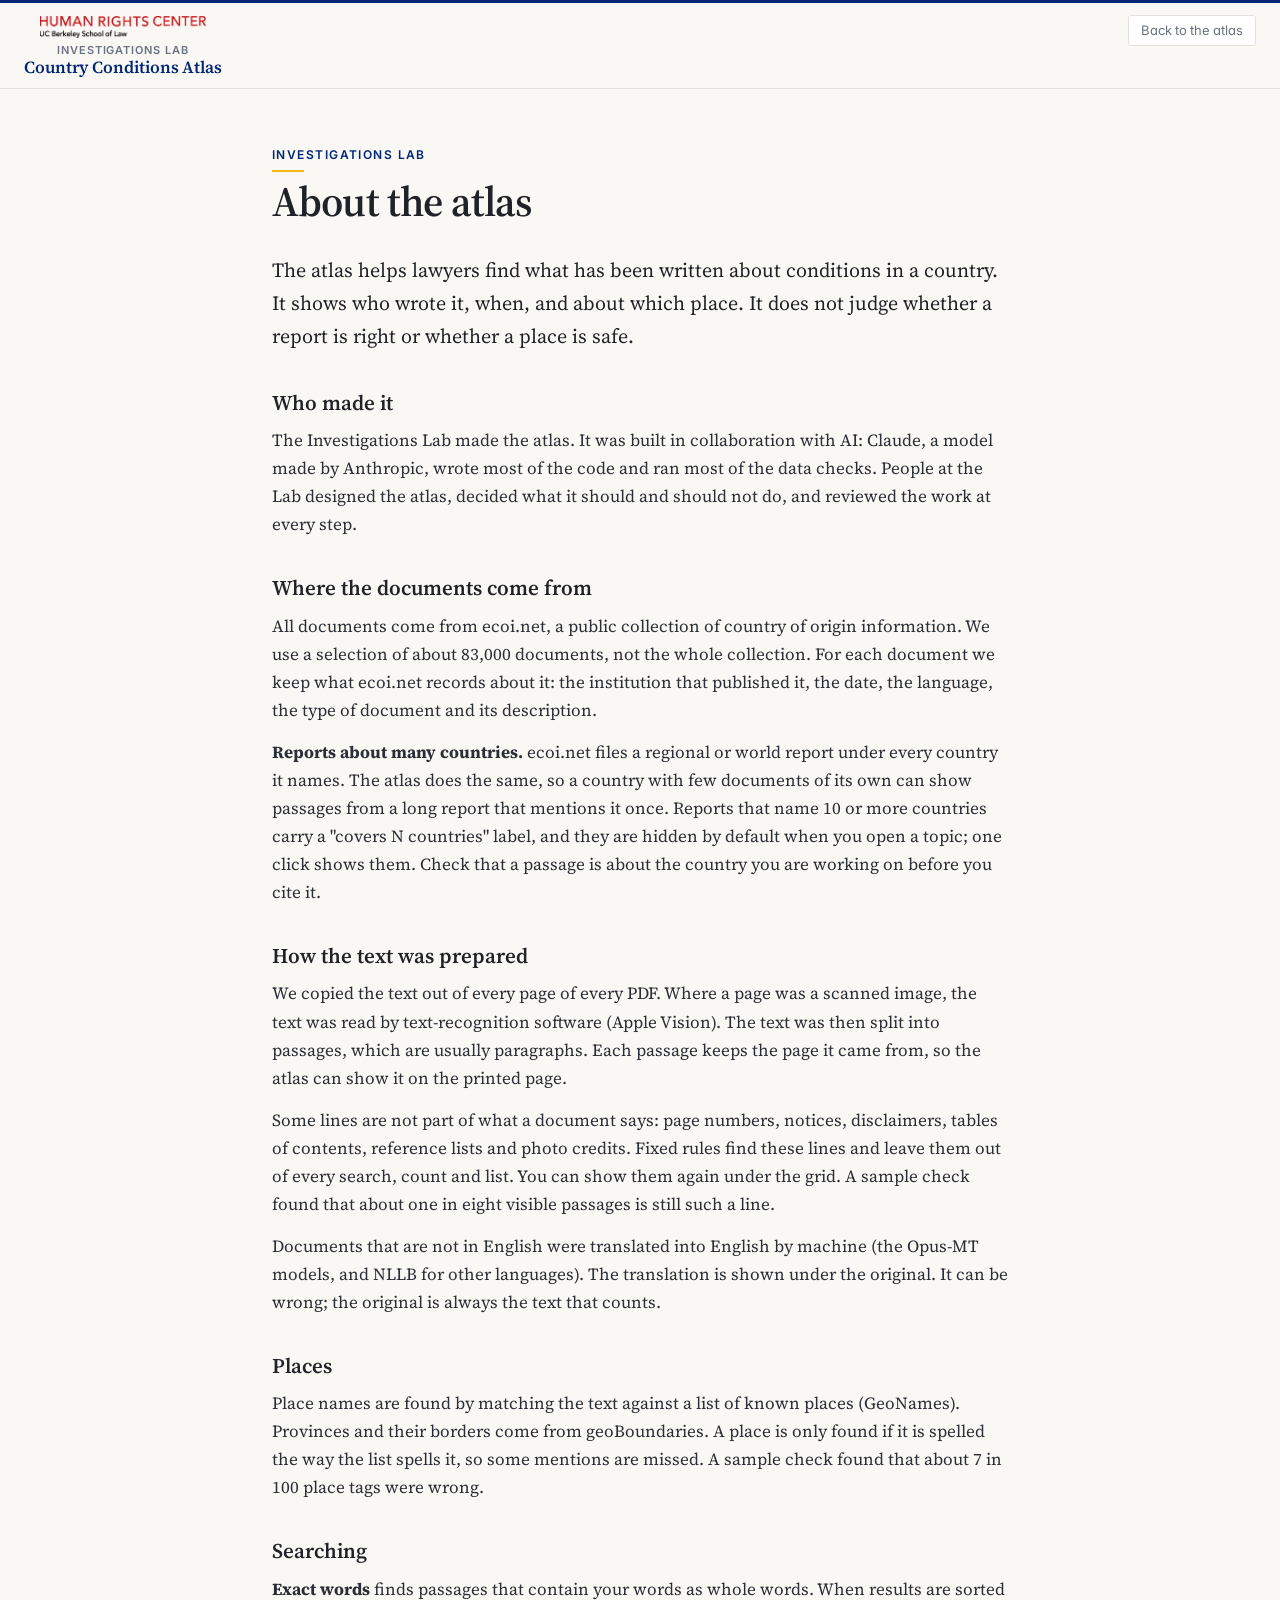
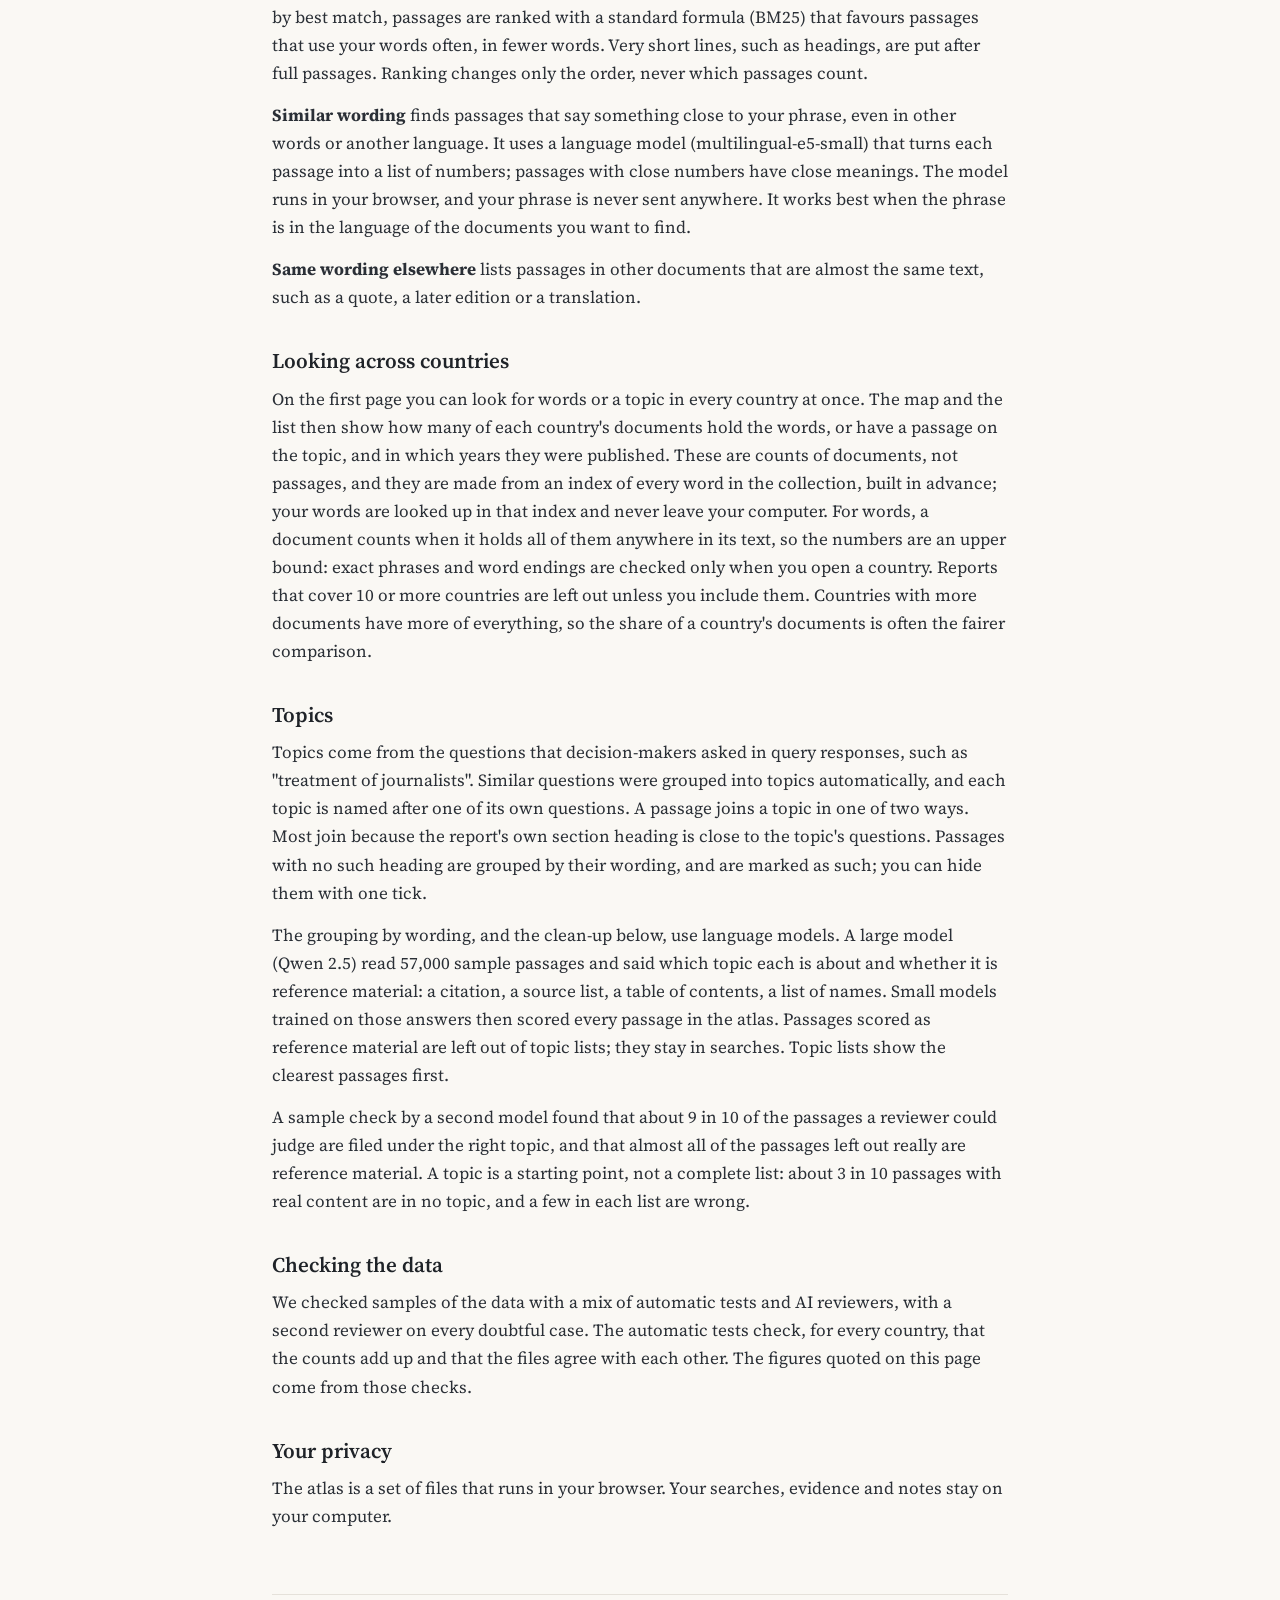
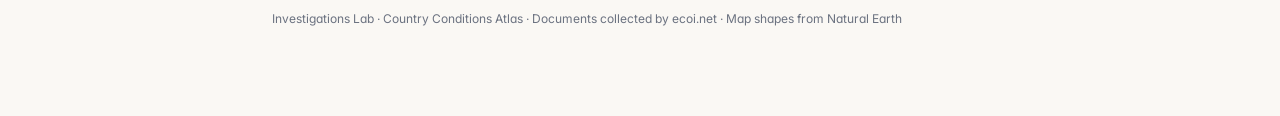
==== about.html @ 25370ff6 "Look across countries: words or a topic on the welcome map, ranked countries with share and year str" ====
<!doctype html>
<html lang="en">
<head>
<meta charset="utf-8">
<meta name="viewport" content="width=device-width, initial-scale=1">
<title>About the Atlas</title>
<link rel="preconnect" href="https://fonts.googleapis.com">
<link rel="preconnect" href="https://fonts.gstatic.com" crossorigin>
<link rel="stylesheet" href="https://fonts.googleapis.com/css2?family=Inter:wght@400;500;600&family=Source+Serif+4:ital,opsz,wght@0,8..60,400;0,8..60,600;1,8..60,400&display=swap">
<link rel="stylesheet" href="style.css">
</head>
<body>
<header class="top">
  <a class="brand" href="./" title="Back to the atlas"><img class="hrc" src="hrc-logo.png" alt="Human Rights Center, UC Berkeley School of Law" width="689" height="91"><span class="lab">Investigations Lab</span><span class="nm">Country Conditions Atlas</span></a>
  <div class="caseline"></div>
  <div class="top-actions"><a class="quiet-btn" href="./">Back to the atlas</a></div>
</header>
<main>
<article class="welcome about">
  <header class="hero">
    <p class="eyebrow">Investigations Lab</p>
    <h1>About the atlas</h1>
  </header>

  <div class="prose">
    <p class="lead">The atlas helps lawyers find what has been written about conditions in a country. It shows who wrote it, when, and about which place. It does not judge whether a report is right or whether a place is safe.</p>

    <h2>Who made it</h2>
    <p>The Investigations Lab made the atlas. It was built in collaboration with AI: Claude, a model made by Anthropic, wrote most of the code and ran most of the data checks. People at the Lab designed the atlas, decided what it should and should not do, and reviewed the work at every step.</p>

    <h2>Where the documents come from</h2>
    <p>All documents come from ecoi.net, a public collection of country of origin information. We use a selection of about 83,000 documents, not the whole collection. For each document we keep what ecoi.net records about it: the institution that published it, the date, the language, the type of document and its description.</p>
    <p><b>Reports about many countries.</b> ecoi.net files a regional or world report under every country it names. The atlas does the same, so a country with few documents of its own can show passages from a long report that mentions it once. Reports that name 10 or more countries carry a "covers N countries" label, and they are hidden by default when you open a topic; one click shows them. Check that a passage is about the country you are working on before you cite it.</p>

    <h2>How the text was prepared</h2>
    <p>We copied the text out of every page of every PDF. Where a page was a scanned image, the text was read by text-recognition software (Apple Vision). The text was then split into passages, which are usually paragraphs. Each passage keeps the page it came from, so the atlas can show it on the printed page.</p>
    <p>Some lines are not part of what a document says: page numbers, notices, disclaimers, tables of contents, reference lists and photo credits. Fixed rules find these lines and leave them out of every search, count and list. You can show them again under the grid. A sample check found that about one in eight visible passages is still such a line.</p>
    <p>Documents that are not in English were translated into English by machine (the Opus-MT models, and NLLB for other languages). The translation is shown under the original. It can be wrong; the original is always the text that counts.</p>

    <h2>Places</h2>
    <p>Place names are found by matching the text against a list of known places (GeoNames). Provinces and their borders come from geoBoundaries. A place is only found if it is spelled the way the list spells it, so some mentions are missed. A sample check found that about 7 in 100 place tags were wrong.</p>

    <h2>Searching</h2>
    <p><b>Exact words</b> finds passages that contain your words as whole words. When results are sorted by best match, passages are ranked with a standard formula (BM25) that favours passages that use your words often, in fewer words. Very short lines, such as headings, are put after full passages. Ranking changes only the order, never which passages count.</p>
    <p><b>Similar wording</b> finds passages that say something close to your phrase, even in other words or another language. It uses a language model (multilingual-e5-small) that turns each passage into a list of numbers; passages with close numbers have close meanings. The model runs in your browser, and your phrase is never sent anywhere. It works best when the phrase is in the language of the documents you want to find.</p>
    <p><b>Same wording elsewhere</b> lists passages in other documents that are almost the same text, such as a quote, a later edition or a translation.</p>

    <h2>Looking across countries</h2>
    <p>On the first page you can look for words or a topic in every country at once. The map and the list then show how many of each country's documents hold the words, or have a passage on the topic, and in which years they were published. These are counts of documents, not passages, and they are made from an index of every word in the collection, built in advance; your words are looked up in that index and never leave your computer. For words, a document counts when it holds all of them anywhere in its text, so the numbers are an upper bound: exact phrases and word endings are checked only when you open a country. Reports that cover 10 or more countries are left out unless you include them. Countries with more documents have more of everything, so the share of a country's documents is often the fairer comparison.</p>

    <h2>Topics</h2>
    <p>Topics come from the questions that decision-makers asked in query responses, such as "treatment of journalists". Similar questions were grouped into topics automatically, and each topic is named after one of its own questions. A passage joins a topic in one of two ways. Most join because the report's own section heading is close to the topic's questions. Passages with no such heading are grouped by their wording, and are marked as such; you can hide them with one tick.</p>
    <p>The grouping by wording, and the clean-up below, use language models. A large model (Qwen 2.5) read 57,000 sample passages and said which topic each is about and whether it is reference material: a citation, a source list, a table of contents, a list of names. Small models trained on those answers then scored every passage in the atlas. Passages scored as reference material are left out of topic lists; they stay in searches. Topic lists show the clearest passages first.</p>
    <p>A sample check by a second model found that about 9 in 10 of the passages a reviewer could judge are filed under the right topic, and that almost all of the passages left out really are reference material. A topic is a starting point, not a complete list: about 3 in 10 passages with real content are in no topic, and a few in each list are wrong.</p>

    <h2>Checking the data</h2>
    <p>We checked samples of the data with a mix of automatic tests and AI reviewers, with a second reviewer on every doubtful case. The automatic tests check, for every country, that the counts add up and that the files agree with each other. The figures quoted on this page come from those checks.</p>

    <h2>Your privacy</h2>
    <p>The atlas is a set of files that runs in your browser. Your searches, evidence and notes stay on your computer.</p>
  </div>
  <footer class="wfoot">Investigations Lab · Country Conditions Atlas · Documents collected by ecoi.net · Map shapes from Natural Earth</footer>
</article>
</main>
</body>
</html>
---- style.css ----
/* Country Conditions Atlas — a quiet reading room, colour for meaning only (DESIGN §6).
   Voices: source (serif, ink, white cards) · atlas (small grey sans; dotted rule when machine-made) · you (the accent).
   Type colours belong only to documents. */
:root {
  --paper: #FAF8F4; --card: #FFFFFF; --ink: #1F2328; --grey: #6B7280; --line: #E5E1DA;
  /* Type colours, adjusted within their hue families after a colour-blindness simulation (NOTES.md). */
  --t-response: #2E8B83; --t-periodical: #2D4789; --t-special: #C08A1E; --t-position: #9C5A9D; --t-other: #B8BEC5;
  --you: #B4470F; --you-soft: #FBEADD;
  /* The frame, a nod to Berkeley (DESIGN §6): blue and gold never mark data. */
  --brand: #002676; --gold: #FDB515; --link: #00447C; --brand-soft: #E6EAF3;
  --m1: #ECE8E1; --m2: #D3CDC3; --m3: #ACA497; --m4: #7D7669; --m5: #4E493F;   /* map shading, ink on paper */
  --sans: Inter, ui-sans-serif, system-ui, -apple-system, "Segoe UI", Roboto, sans-serif;
  --serif: "Source Serif 4", "Source Serif Pro", Georgia, "Times New Roman", serif;
  --fade: 150ms;
}
@media (prefers-reduced-motion: reduce) { :root { --fade: 0ms; } }

* { box-sizing: border-box; }
html { background: var(--paper); }
body { margin: 0; background: var(--paper); color: var(--ink); font: 13px/1.45 var(--sans); font-feature-settings: "tnum" 1, "cv11" 1; }
button, input, select, textarea { font: inherit; color: inherit; }
button { cursor: pointer; background: none; border: 0; padding: 0; }
button:disabled { cursor: default; opacity: .45; }
a { color: var(--link); text-underline-offset: 2px; }
:focus-visible { outline: 2px solid var(--link); outline-offset: 2px; }
.sr-only { position: absolute; width: 1px; height: 1px; overflow: hidden; clip: rect(0 0 0 0); white-space: nowrap; }
.grey { color: var(--grey); }
.small { font-size: 12px; }
.tnum { font-variant-numeric: tabular-nums; }
.h { font: 600 13px/1.3 var(--sans); color: var(--brand); letter-spacing: .04em; font-variant-caps: all-small-caps; margin: 0 0 8px; }
.you, .you-note { color: var(--you); }
.you-note { font-weight: 400; font-variant-caps: normal; letter-spacing: 0; font-size: 12px; margin-left: 6px; }
.linkish { color: var(--link); text-decoration: underline; text-underline-offset: 2px; }
.empty, .start { max-width: 40rem; margin: 12vh auto; color: var(--grey); font-size: 14px; }
.lede { font: 400 22px/1.4 var(--sans); color: var(--ink); letter-spacing: -.01em; }

/* Document types: a small square and words, never colour alone. */
.tsq { display: inline-block; width: 9px; height: 9px; border-radius: 1px; margin-right: 5px; vertical-align: 0; flex: none; }
.t-response { background: var(--t-response); } .t-periodical { background: var(--t-periodical); }
.t-special { background: var(--t-special); } .t-position { background: var(--t-position); } .t-other { background: var(--t-other); }
.ty { white-space: nowrap; }

/* Machine-made: dotted grey rule and a plain label, never the serif. */
.mech { border-top: 1px dotted var(--grey); padding-top: 6px; margin: 10px 0 0; color: var(--grey); font: 12.5px/1.5 var(--sans); }
.mlabel { color: var(--grey); font-size: 11.5px; margin-right: 6px; }
p.mech.mlabel { font-size: 11.5px; }

/* ---------- Case line ---------- */
.top { position: sticky; top: 0; z-index: 20; display: flex; align-items: flex-start; gap: 22px; padding: 12px 24px 10px; background: var(--paper); border-top: 3px solid var(--brand); border-bottom: 1px solid var(--line); }
.brand { display: flex; flex-direction: column; align-items: center; text-align: center; gap: 1px; white-space: nowrap; padding-top: 1px; text-decoration: none; color: var(--brand); }
.brand .hrc { display: block; height: 22px; width: auto; margin-bottom: 5px; }
.brand .lab { font: 600 11px/1.2 var(--sans); letter-spacing: .09em; text-transform: uppercase; color: var(--grey); }
.brand .nm { font: 600 17px/1.15 var(--serif); letter-spacing: -.005em; }
.brand:hover .nm { text-decoration: underline;  text-underline-offset: 3px; }
.caseline { flex: 1; min-width: 0; font-size: 14px; }
.cl-row { display: flex; flex-wrap: wrap; align-items: center; gap: 6px 14px; }
.cl-row.what { margin-top: 6px; }
.what-lab { font-weight: 600; color: var(--grey); font-size: 12px; font-variant-caps: all-small-caps; letter-spacing: .05em; font-size: 14px; }
.chip { display: inline-flex; align-items: center; gap: 6px; }
.chip .lab { color: var(--grey); }
.chip select, .chip input, .chip .val { border: 1px solid var(--line); background: var(--card); border-radius: 3px; padding: 3px 7px; font-size: 14px; color: var(--ink); }
.chip select { padding-right: 4px; max-width: 16em; }
.chip input { width: 9.5em; }
.chip.words input { width: 15em; }
.chip.like input { width: 16em; }
.chip .you, .chip select.you, .chip input.you { color: var(--you); border-color: color-mix(in srgb, var(--you) 40%, var(--line)); font-weight: 500; }
.chip .unset { color: var(--grey); border-style: dashed; }
.chip input::placeholder { color: #9AA0A8; font-weight: 400; }
.chip input[aria-invalid="true"] { border-color: var(--you); }
.chip .x { color: var(--grey); font-size: 15px; width: 20px; height: 20px; border-radius: 50%; margin-left: -3px; }
.chip .x:hover { color: var(--you); background: var(--you-soft); }
.chip .cnt { color: var(--grey); font-size: 12px; }
.chip.case select { font-weight: 500; }
.searchbox { width: min(30rem, 100%); border: 1px solid var(--line); background: var(--card); border-radius: 3px; padding: 4px 9px; font-size: 14px; }
.searchbox::placeholder { color: #A3A8AF; font-weight: 400; }
.searchbox.you { color: var(--you); border-color: color-mix(in srgb, var(--you) 40%, var(--line)); }
.modes { display: inline-flex; border: 1px solid var(--line); border-radius: 4px; background: var(--card); padding: 1px; }
.modes button { padding: 3px 10px; border-radius: 3px; color: var(--grey); font-size: 13px; }
.modes button:hover { color: var(--ink); }
.modes button[aria-checked="true"] { background: var(--brand); color: #fff; }
.search-help { margin: 4px 0 0 62px; max-width: 46rem; }
.cl-row.chips { margin: 6px 0 0 62px; gap: 6px 10px; }
.schip { display: inline-flex; align-items: center; gap: 4px; border: 1px solid color-mix(in srgb, var(--you) 40%, var(--line)); background: var(--card); border-radius: 14px; padding: 1px 4px 1px 10px; font-size: 13px; }
.schip .edit { color: var(--grey); text-align: left; }
.schip .edit b { color: var(--you); font-weight: 500; }
.schip .edit:hover b { text-decoration: underline; }
.schip select { border: 0; background: transparent; color: var(--grey); font-size: 12.5px; }
.schip .cnt { color: var(--grey); font-size: 12px; margin-left: 4px; }
.schip .x { color: var(--grey); width: 20px; height: 20px; border-radius: 50%; }
.schip .x:hover { color: var(--you); background: var(--you-soft); }
.lk-note { margin: 6px 0 0; max-width: 70rem; }
.top-actions { display: flex; gap: 8px; }
.casefile-btn, .quiet-btn { border: 1px solid var(--line); background: var(--card); color: var(--ink); padding: 5px 12px; border-radius: 3px; white-space: nowrap; font-weight: 500; }
.quiet-btn { font-weight: 400; color: var(--grey); }
.casefile-btn:hover, .quiet-btn:hover { border-color: var(--grey); color: var(--ink); }


main { padding: 16px 24px 48px; }

/* ---------- Landscape ---------- */
.land { display: grid; grid-template-columns: 232px minmax(0, 1fr); gap: 32px; align-items: start; }
.bar { display: flex; justify-content: space-between; align-items: baseline; gap: 16px; flex-wrap: wrap; margin-bottom: 4px; }
.counter { font-size: 14px; color: var(--ink); font-weight: 500; }
.progress { color: var(--grey); font-size: 12px; margin-left: 8px; }
.progress::before { content: ""; display: inline-block; width: 6px; height: 6px; border-radius: 50%; background: var(--grey); margin-right: 6px; vertical-align: 1px; animation: pulse 1.2s ease-in-out infinite; }
@keyframes pulse { 50% { opacity: .25; } }
@media (prefers-reduced-motion: reduce) { .progress::before { animation: none; } }
.controls { display: flex; flex-wrap: wrap; gap: 8px 14px; align-items: center; }
.ranges button { color: var(--grey); padding: 3px 8px; border-radius: 3px; font-size: 12.5px; }
.ranges button:hover:not(:disabled) { color: var(--ink); background: var(--line); }
.clock select { border: 1px solid var(--line); background: var(--card); border-radius: 3px; padding: 2px 4px; font-size: 12.5px; }
.legend-row { margin: 2px 0 6px; }
.legend { display: inline-flex; flex-wrap: wrap; align-items: center; gap: 2px 14px; color: var(--grey); font-size: 12px; }
.legend .u { display: inline-flex; align-items: center; white-space: nowrap; color: var(--ink); }
.typetoggles { display: inline-flex; flex-wrap: wrap; gap: 4px; }
.tt { display: inline-flex; align-items: center; padding: 2px 8px; border: 1px solid var(--line); border-radius: 3px; background: var(--card); color: var(--ink); font-size: 12px; }
.tt:hover { border-color: var(--grey); }
.tt.off { color: var(--grey); text-decoration: line-through; background: transparent; }
.tt.off .tsq { background: transparent !important; box-shadow: inset 0 0 0 1.5px currentColor; }
.legend .tallest { display: inline-flex; align-items: center; gap: 6px; }
.bar-key { display: inline-block; width: 8px; height: 14px; background: linear-gradient(to top, var(--grey) 0 100%); opacity: .5; border-radius: 1px; }

table.grid { width: min(100%, calc(272px + var(--n) * 34px)); border-collapse: collapse; table-layout: fixed; }
.grid .c-who { width: 168px; }
.grid .c-tot { width: 96px; }
.grid td, .grid th { padding: 0; }
.grid td { position: relative; }
.grid tr.hist td { height: 26px; vertical-align: bottom; text-align: center; }
.hbar { display: block; margin: 0 auto; width: 56%; max-width: 12px; background: #CFC9BF; }
.grid tr.years th { font-weight: 400; color: var(--grey); font-size: 11px; height: 22px; position: relative; text-align: center; border-bottom: 1px solid var(--line); }
.grid tr.years th.who-h { text-align: left; font-size: 11.5px; white-space: nowrap; overflow: visible; }
.grid tr.years th.tot-h { text-align: left; padding-left: 8px; }
.grid tr.years th.on button { color: var(--ink); font-weight: 600; background: var(--line); }
button.yr { width: 100%; height: 22px; color: var(--grey); font-size: 11px; touch-action: none; user-select: none; }
button.yr:hover { color: var(--ink); background: var(--line); }
button.yr.you { color: var(--you); font-weight: 600; }
.grid tr.years th.sel { background: var(--line); }
.grid tr.ghead th { text-align: left; font: 600 13px/1 var(--sans); font-variant-caps: all-small-caps; letter-spacing: .04em; color: var(--ink); padding: 12px 0 4px; }
.grid tbody:first-of-type tr.ghead th { padding-top: 6px; }
.grid th.who { text-align: left; font-weight: 400; white-space: nowrap; overflow: hidden; display: flex; align-items: center; height: 26px; }
.grid th.who .exp { width: 18px; height: 22px; color: var(--grey); font-size: 11px; flex: none; }
.grid th.who .exp:hover { color: var(--ink); }
.grid th.who .src { overflow: hidden; text-overflow: ellipsis; text-align: left; padding: 2px 4px; border-radius: 2px; }
.grid th.who .src:hover { background: var(--line); }
.grid tr.on th.who .src { background: var(--line); font-weight: 600; }
button.cell { display: block; width: 100%; height: 26px; position: relative; border-radius: 2px; }
button.cell:hover { background: #F0ECE5; }
button.cell.on { background: #ECE7DE; box-shadow: inset 0 0 0 1.5px var(--ink); }
button.cell.nil::before { content: ""; position: absolute; width: 3px; height: 3px; border-radius: 50%; left: calc(50% - 1.5px); bottom: 5px; background: #CFC9BF; }
.stack { position: absolute; left: 18%; right: 18%; bottom: 3px; max-height: calc(100% - 6px); display: flex; flex-direction: column-reverse; border-radius: 1px; overflow: hidden; }
.stack i { display: block; min-height: 1px; }
button.cell:focus-visible { outline: 2px solid var(--ink); outline-offset: -1px; }
.grid td[data-dep]::after { content: ""; position: absolute; top: 0; bottom: 0; left: calc(var(--dep) * 100%); width: 2px; margin-left: -1px; background: var(--you); pointer-events: none; opacity: .8; }
.grid tr.years th[data-dep]::after { content: ""; position: absolute; bottom: 0; left: calc(var(--dep) * 100%); width: 2px; height: 6px; background: var(--you); }
td.tot { padding-left: 8px !important; white-space: nowrap; color: var(--ink); font-size: 12px; }
.rbar { display: inline-block; height: 6px; background: #CFC9BF; margin-right: 6px; vertical-align: 0; }
tr.doclist td { padding: 2px 0 10px 18px !important; }
.dl { border-left: 2px solid var(--line); padding-left: 12px; }
.dl p { margin: 4px 0 6px; }
.dl ul { list-style: none; margin: 0; padding: 0; max-width: 1180px; }
.dl li { display: flex; align-items: baseline; gap: 10px; border-bottom: 1px solid var(--line); }
.docline { display: grid; grid-template-columns: 92px 150px minmax(0, 1fr) 84px minmax(0, 240px); gap: 10px; align-items: baseline; text-align: left; padding: 4px 4px; flex: 1; min-width: 0; }
.docline:hover { background: #F0ECE5; }
.docline .t { overflow: hidden; text-overflow: ellipsis; white-space: nowrap; }
.docline:hover .t { text-decoration: underline; }
.docline .n, .docline .date { color: var(--grey); font-size: 12px; }
.edmark { color: var(--grey); font-size: 11.5px; overflow: hidden; text-overflow: ellipsis; white-space: nowrap; }
.docline .n { text-align: right; }
.foot { display: flex; flex-wrap: wrap; gap: 8px 24px; align-items: center; margin-top: 12px; color: var(--grey); font-size: 12px; }
.dep-key::before { content: ""; display: inline-block; width: 2px; height: 12px; background: var(--you); margin-right: 6px; vertical-align: -2px; }
details.silent { margin-top: 10px; color: var(--grey); font-size: 12.5px; }
details.silent summary { cursor: pointer; width: max-content; max-width: 100%; }
details.silent ul { columns: 3 220px; margin: 8px 0 0; padding-left: 16px; }
details.silent li { break-inside: avoid; padding: 1px 0; color: var(--ink); }

/* Filters, behind "Show filters" */
.filters-btn { border: 1px solid var(--line); background: var(--card); border-radius: 3px; padding: 3px 10px; font-size: 12.5px; color: var(--ink); }
.filters-btn:hover, .filters-btn[aria-expanded="true"] { border-color: var(--brand); color: var(--brand); }
.filters { display: grid; grid-template-columns: repeat(auto-fit, minmax(190px, 1fr)); gap: 14px 28px; margin: 8px 0 12px; padding: 14px 18px 10px; background: var(--card); border: 1px solid var(--line); border-radius: 4px; }
.filters fieldset { border: 0; margin: 0; padding: 0; min-width: 0; }
.filters fieldset.wide { grid-column: span 2; }
.filters legend { font: 600 11.5px/1.2 var(--sans); letter-spacing: .06em; text-transform: uppercase; color: var(--brand); padding: 0; margin-bottom: 6px; }
.filters legend.sub { margin-top: 12px; }
.fcols { columns: 2 150px; column-gap: 18px; }
.fbox { display: flex; align-items: baseline; gap: 6px; padding: 2px 0; font-size: 13px; break-inside: avoid; cursor: pointer; }
.fbox span:first-of-type { flex: 1; }
.fbox .grey { font-size: 11.5px; }
.fyear { display: inline-flex; gap: 6px; align-items: center; margin-right: 10px; font-size: 13px; color: var(--grey); }
.fyear input { width: 5.2em; border: 1px solid var(--line); border-radius: 3px; padding: 3px 6px; background: var(--card); color: var(--ink); }
.filters .fnote { grid-column: 1 / -1; margin: 2px 0 0; padding-top: 8px; border-top: 1px solid var(--line); }
@media (max-width: 900px) { .filters fieldset.wide { grid-column: auto; } }

/* Where panel */
.where { position: sticky; top: calc(var(--top, 90px) + 12px); max-height: calc(100vh - var(--top, 90px) - 24px); overflow-y: auto; padding-right: 4px; }
.findplace input { width: 100%; border: 1px solid var(--line); background: var(--card); border-radius: 3px; padding: 4px 8px; margin-bottom: 10px; }
.where .map { width: 100%; height: auto; display: block; margin: 0 0 4px; }
.where .map path { stroke: var(--paper); stroke-width: .8; cursor: pointer; fill: #F1EEE8; }
.where .map path.m1 { fill: var(--m1); } .where .map path.m2 { fill: var(--m2); } .where .map path.m3 { fill: var(--m3); }
.where .map path.m4 { fill: var(--m4); } .where .map path.m5 { fill: var(--m5); }
.where .map path:hover { stroke: var(--ink); }
.where .map path.on { stroke: var(--you); stroke-width: 2; }
.where .map .marker circle { fill: var(--you-soft); stroke: var(--you); stroke-width: 2; }
.where .map .marker circle.dot { fill: var(--you); stroke: none; }
.maplegend { margin: 0 0 12px; }
.maplegend p { margin: 0 0 4px; }
.shades { display: flex; align-items: center; gap: 2px; flex-wrap: wrap; }
.shades i { display: inline-block; width: 16px; height: 10px; }
.shades span { margin: 0 4px; }
.shades i.m1 { background: var(--m1); } .shades i.m2 { background: var(--m2); } .shades i.m3 { background: var(--m3); }
.shades i.m4 { background: var(--m4); } .shades i.m5 { background: var(--m5); } .shades i.m0 { background: #F1EEE8; box-shadow: inset 0 0 0 1px var(--line); margin-right: 4px; }
.shades .none-key { margin-left: 10px; display: inline-flex; align-items: center; }
ul.places, ul.places ul { list-style: none; margin: 0; padding: 0; }
ul.places li { display: grid; grid-template-columns: 16px 1fr; align-items: start; }
ul.places li > ul { grid-column: 2; }
.tog { color: var(--grey); height: 24px; font-size: 11px; }
.tog:hover { color: var(--ink); }
ul.places li.none { margin-top: 6px; padding-top: 6px; border-top: 1px solid var(--line); }
.pl { display: grid; grid-template-columns: 1fr auto; gap: 8px; align-items: center; width: 100%; text-align: left; padding: 3px 4px; border-radius: 2px; font-size: 13px; }
.pl.sub { font-size: 12.5px; }
.pl:hover { background: var(--line); }
.pl.on { color: var(--you); background: var(--you-soft); font-weight: 500; }
.pl .tnum { color: var(--grey); font-size: 12px; }
.where .mech { margin-top: 12px; }

.who-when { min-width: 0; }
.countline { display: flex; align-items: baseline; gap: 14px; flex-wrap: wrap; }
.compare { border: 1px solid var(--brand); color: var(--brand); border-radius: 3px; padding: 3px 12px; font-weight: 500; }
.compare:hover { background: var(--brand); color: #fff; }
.empty-note { color: var(--ink); background: var(--card); border: 1px dashed var(--grey); padding: 10px 14px; max-width: 52rem; border-radius: 2px; margin: 6px 0; }

/* ---------- Passage cards ---------- */
.card { background: var(--card); border: 1px solid var(--line); border-radius: 4px; box-shadow: 0 1px 2px rgba(0, 38, 118, .04); padding: 12px 18px 10px; animation: fade var(--fade) ease-out; }
.card:focus-visible { outline: 2px solid var(--link); outline-offset: 1px; }
@keyframes fade { from { opacity: 0; } }
.card .meta { margin: 0 0 6px; color: var(--grey); font-size: 12px; }
.card .meta .who { color: var(--ink); font-weight: 600; }
.before { margin: 0 0 6px; color: var(--grey); font-size: 13px; line-height: 1.45; max-width: 68ch; }
.before .mlabel { font-size: 11px; }
blockquote.src { margin: 0; font: 400 17px/1.55 var(--serif); color: var(--ink); max-width: 68ch; overflow-wrap: anywhere; font-optical-sizing: auto; }
blockquote.src.clamp { display: -webkit-box; -webkit-line-clamp: 12; -webkit-box-orient: vertical; overflow: hidden; }
.more-text { color: var(--link); font-size: 12px; margin-top: 4px; }
mark { background: var(--you-soft); color: inherit; box-shadow: 0 1px 0 var(--you); padding: 0 1px; }
.mt-toggle { margin-top: 8px; font-size: 12px; color: var(--grey); border: 1px solid var(--line); border-radius: 3px; padding: 1px 8px; }
.mt-toggle[aria-pressed="true"] { color: var(--ink); background: var(--paper); }
.mt p { margin: 2px 0 0; font-size: 14px; line-height: 1.5; color: #3D434B; max-width: 75ch; }
.places-found { font-size: 12.5px; }
details.repeats { margin-top: 6px; font-size: 12px; color: var(--grey); }
details.repeats summary { cursor: pointer; width: max-content; }
.cardfoot { display: flex; align-items: baseline; gap: 12px; margin-top: 10px; padding-top: 8px; border-top: 1px solid var(--line); color: var(--grey); font-size: 12px; }
.otitle { flex: 1; min-width: 0; overflow: hidden; text-overflow: ellipsis; white-space: nowrap; }
.pagelink { color: var(--link); font-weight: 600; white-space: nowrap; border: 1px solid color-mix(in srgb, var(--link) 35%, var(--line)); border-radius: 3px; padding: 1px 8px; }
.pagelink:hover { background: var(--link); color: #fff; }
.pin { border: 1px solid var(--line); border-radius: 3px; padding: 1px 10px; color: var(--ink); font-size: 12px; flex: none; }
.pin:hover { border-color: var(--you); color: var(--you); }
.pin.on { color: var(--you); border-color: var(--you); background: var(--you-soft); }
.copyq { border: 1px solid var(--line); border-radius: 3px; padding: 1px 8px; color: var(--ink); font-size: 12px; flex: none; white-space: nowrap; }
.copyq:hover { border-color: var(--grey); }
ul.mini { list-style: none; padding: 0; margin: 6px 0 0; }
ul.mini li { padding: 3px 0; border-bottom: 1px solid var(--line); }
ul.mini button { color: var(--link); text-align: left; }
ul.mini .t { color: var(--grey); display: block; font-size: 11.5px; }

/* ---------- Who says what (DESIGN §4.3) ---------- */
.back { color: var(--grey); font-size: 12.5px; padding: 2px 0; }
.back:hover { color: var(--ink); }
.nothing { color: var(--grey); font-size: 13px; margin: 6px 0; padding: 14px 16px; border: 1px dashed var(--line); border-radius: 2px; }
.more { color: var(--link); text-align: left; font-size: 12.5px; padding: 4px 0; }

/* ---------- Page panel ---------- */
body.page-open { overflow: hidden; }
.page-panel { position: fixed; inset: var(--top, 90px) 0 0 0; z-index: 30; background: var(--paper); overflow: hidden; animation: fade var(--fade) ease-out; border-top: 1px solid var(--line); }
.page-grid { display: grid; grid-template-columns: 280px minmax(0, 1fr) 300px; height: 100%; }
.doccard, .rail { padding: 18px 20px; overflow-y: auto; }
.doccard { border-right: 1px solid var(--line); }
.rail { border-left: 1px solid var(--line); }
.page-close { color: var(--grey); margin-bottom: 18px; font-size: 12.5px; }
.page-close:hover { color: var(--ink); }
.doccard .pub { font: 600 17px/1.3 var(--serif); margin: 0 0 2px; }
.doccard p { margin: 0 0 10px; }
.doccard dl { display: grid; grid-template-columns: auto 1fr; gap: 4px 12px; margin: 12px 0 16px; font-size: 12.5px; }
.doccard dt { color: var(--grey); }
.doccard dt .grey { font-size: 11px; display: block; }
.doccard dd { margin: 0; }
.doccard .title { font-size: 13px; line-height: 1.5; }
.doccard .desc { color: #3D434B; }
.doccard .h { margin-top: 14px; }
.doccard .eds li { display: flex; flex-direction: column; }
.stage { overflow-y: auto; padding: 0 24px 40px; background: #F1EEE8; position: relative; outline: none; }
.pnav { position: sticky; top: 0; z-index: 3; display: flex; flex-wrap: wrap; justify-content: center; align-items: center; gap: 18px; padding: 8px 0; background: #F1EEE8; border-bottom: 1px solid var(--line); margin: 0 -24px 12px; }
.pbtn { min-height: 34px; min-width: 112px; padding: 4px 14px; border: 1px solid var(--line); background: var(--card); border-radius: 4px; color: var(--ink); font-size: 13.5px; }
.pbtn:hover { border-color: var(--grey); }
.pjump { color: var(--grey); font-size: 13.5px; }
.pjump input { width: 4.2em; min-height: 34px; text-align: center; border: 1px solid var(--line); border-radius: 4px; background: var(--card); color: var(--ink); font-size: 14px; }
.notice { max-width: 900px; margin: 0 auto 10px; background: var(--card); border: 1px dashed var(--grey); padding: 8px 12px; }
.pages { display: flex; flex-direction: column; align-items: center; gap: 14px; }
.sheet { flex: none; position: relative; background: #fff; box-shadow: 0 1px 2px rgba(31, 35, 40, .08), 0 4px 18px rgba(31, 35, 40, .06); }
.sheet canvas { display: block; }
.sheet .hits { position: absolute; inset: 0; }
.hit { position: absolute; border-radius: 1px; cursor: pointer; }
.hit:hover { outline: 1px solid color-mix(in srgb, var(--you) 45%, transparent); outline-offset: 2px; background: color-mix(in srgb, var(--you-soft) 18%, transparent); }
.hit:focus-visible { outline: 2px solid var(--link); outline-offset: 2px; }
.hit.sel { outline: 2px solid var(--you); outline-offset: 2px; background: color-mix(in srgb, var(--you-soft) 35%, transparent); mix-blend-mode: multiply; }
.pageno { position: absolute; right: 0; bottom: -17px; font-size: 11px; color: var(--grey); }
.sheet-msg { text-align: center; padding: 40px 24px; }
.rail .hint { font-size: 14px; color: var(--ink); line-height: 1.5; margin-top: 8px; }
.rail .passage-text { margin: 0 0 20px; }
.rail .passage-text blockquote { font-size: 15px; }
.rail .pin.big, .rail .copyq.big { width: 100%; padding: 6px; font-size: 13px; margin-bottom: 8px; }
.rail .copyq.big { margin-bottom: 22px; }
.rail .h { margin-top: 4px; }
ul.near { list-style: none; padding: 0; margin: 8px 0 24px; }
ul.near li { margin-bottom: 8px; }
ul.near button { display: block; text-align: left; width: 100%; padding: 10px 12px; background: var(--card); border: 1px solid var(--line); border-radius: 2px; }
ul.near button:hover { border-color: var(--grey); }
ul.near .who { display: block; font-size: 11.5px; color: var(--grey); margin-bottom: 4px; }
ul.near .src { font: 14px/1.45 var(--serif); color: var(--ink); display: -webkit-box; -webkit-line-clamp: 3; -webkit-box-orient: vertical; overflow: hidden; }
.reps { margin-bottom: 24px; }
.page-err { padding: 40px; }

/* ---------- Case file drawer ---------- */
.drawer { position: fixed; top: 0; right: 0; bottom: 0; width: min(460px, 100vw); z-index: 40; background: var(--paper); border-left: 1px solid var(--line); box-shadow: -8px 0 32px rgba(31, 35, 40, .08); overflow-y: auto; overflow-x: hidden; padding: 16px 20px 32px; animation: fade var(--fade) ease-out; }
.drawer * { min-width: 0; }
.dhead { display: flex; justify-content: space-between; align-items: center; gap: 12px; }
.dhead h2 { font: 600 18px/1.3 var(--serif); margin: 0; color: var(--you); overflow-wrap: anywhere; }
.dhead button, .dfoot button, .newh button, .newcase button, .hrow button, .pinned button { border: 1px solid var(--line); border-radius: 3px; padding: 2px 10px; background: var(--card); flex: none; }
.newh, .newcase .row { display: flex; gap: 6px; margin: 12px 0 8px; }
.newh input, .newcase input { flex: 1; border: 1px solid var(--line); border-radius: 3px; padding: 4px 8px; background: var(--card); }
.newcase label { display: block; margin-top: 14px; }
.caselist { list-style: none; padding: 0; }
.caselist li { padding: 4px 0; border-bottom: 1px solid var(--line); }
.caselist button { color: var(--link); text-align: left; }
.drawer select { border: 1px solid var(--line); border-radius: 3px; background: var(--card); padding: 1px 4px; max-width: 100%; }
.heading { margin-top: 18px; padding: 4px; border-radius: 3px; }
.heading.over { background: var(--you-soft); }
.hrow { display: flex; gap: 6px; align-items: flex-start; }
.hname { field-sizing: content; resize: none; font-family: inherit; line-height: 1.35; flex: 1; border: 0; border-bottom: 1px solid var(--line); background: transparent; font-weight: 600; font-size: 15px; color: var(--you); padding: 3px 0; width: 100%; }
ul.pins { list-style: none; margin: 8px 0 0; padding: 0; }
li.pinned { background: var(--card); border: 1px solid var(--line); padding: 10px 12px; margin-bottom: 8px; cursor: grab; }
li.pinned blockquote.src { font-size: 14.5px; }
li.pinned p { margin: 6px 0; overflow-wrap: anywhere; }
li.pinned .note { display: block; }
li.pinned textarea { display: block; width: 100%; margin-top: 2px; border: 1px solid var(--line); border-radius: 3px; padding: 4px 6px; color: var(--you); background: #FFFDFB; resize: vertical; }
li.pinned .row { display: flex; flex-wrap: wrap; gap: 6px 10px; align-items: center; margin-top: 6px; }
li.pinned .row select { max-width: 200px; }
li.pinned .row a { margin-left: auto; }
.droponly { padding: 10px; border: 1px dashed var(--line); }
.dfoot { display: flex; gap: 8px; margin-top: 22px; }
.dhead .h { margin: 0 0 2px; }
.drawer .fields { display: grid; gap: 8px; margin: 12px 0 18px; }
.drawer .fields label { display: grid; gap: 2px; }
.drawer .fields input { border: 1px solid var(--line); border-radius: 3px; padding: 4px 8px; background: var(--card); color: var(--you); font-weight: 600; }
.drawer .fields p { margin: 0; }
.started { color: var(--you); background: var(--you-soft); padding: 6px 10px; border-radius: 3px; }
li.pinned .cite { color: var(--grey); }
li.pinned .cite .mlabel { display: block; }
li.pinned .note { color: var(--you); }
li.pinned .newer { color: var(--ink); }
.h.out { margin-top: 26px; }
.exports { list-style: none; padding: 0; margin: 0; display: grid; gap: 10px; }
.exports li { display: grid; gap: 2px; justify-items: start; }
.exports button, .newcase + .dfoot button, .dfoot [data-import] { border: 1px solid var(--line); border-radius: 3px; padding: 3px 10px; background: var(--card); }
.exports button:hover, .dfoot button:hover { border-color: var(--grey); }
.dfoot.danger button { color: var(--grey); border-style: dashed; }

@media (max-width: 900px) {
  .land { grid-template-columns: 1fr; }
  .where { position: static; max-height: none; }
  .page-grid { grid-template-columns: 1fr; overflow-y: auto; }
  .top { flex-wrap: wrap; padding: 10px 16px; gap: 10px 16px; position: static; }
  .where { order: 2; }
  .wcolhead { top: 0; }
  .top .brand { flex: 1; }
  .top .caseline { order: 3; flex: 1 1 100%; }
  .search-help, .cl-row.chips { margin-left: 0; }
  .searchbox { width: 100%; }
  .modes { flex-wrap: wrap; }
  main { padding: 12px 16px 40px; }
  .docline { grid-template-columns: 1fr; }
}

/* ---------- Print: the case file only ---------- */
@media print {
  body > *:not(.drawer) { display: none !important; }
  .drawer { display: block !important; position: static; width: auto; box-shadow: none; border: 0; overflow: visible; padding: 0; }
  .drawer button, .drawer select, .newh, .dfoot, .drawer label.small:not(.note), .drawer > p.grey, .drawer .fields, .exports, .h.out, .started { display: none !important; }
  .hname { border: 0; }
  li.pinned { break-inside: avoid; border: 0; }
  li.pinned textarea { border: 0; padding: 0; }
  li.pinned .row { display: none; }
  .drawer[hidden] { display: block !important; }
}
.ychip { display: inline-flex; align-items: center; gap: 2px; border: 1px solid color-mix(in srgb, var(--you) 40%, var(--line)); border-radius: 12px; padding: 0 2px 0 8px; color: var(--you); background: var(--card); margin-right: 6px; }
.ychip .x { width: 18px; height: 18px; border-radius: 50%; color: var(--grey); }
.ychip .x:hover { color: var(--you); background: var(--you-soft); }

/* ---------- Welcome page (DESIGN §4.0): figures, a map picker, the A–Z list ---------- */
.welcome { max-width: 72rem; margin: 0 auto 40px; font-size: 16px; line-height: 1.6; }
.hero { padding: 44px 0 6px; }
.eyebrow { margin: 0 0 6px; font: 600 12px/1 var(--sans); letter-spacing: .12em; text-transform: uppercase; color: var(--brand); }
.eyebrow::after { content: ""; display: block; width: 32px; height: 2px; background: var(--gold); margin-top: 9px; }
.welcome h1 { font: 600 42px/1.1 var(--serif); letter-spacing: -.02em; color: var(--ink); margin: 6px 0 0; }
.hero-grid { display: grid; grid-template-columns: minmax(0, 1fr) 19rem; gap: 56px; margin-top: 24px; align-items: start; }
.welcome .intro p { margin: 0 0 14px; max-width: 38em; font: 400 18px/1.6 var(--serif); color: #2A2F36; }
.welcome .intro p:first-child { font-size: 20px; color: var(--ink); }
.welcome .fig { font-weight: 600; font-variant-numeric: tabular-nums; }
.figs { margin: 4px 0 0; display: grid; grid-template-columns: 1fr 1fr; border-top: 1px solid var(--ink); }
.figs div { padding: 12px 0 10px; border-bottom: 1px solid var(--line); }
.figs dd { margin: 0; font: 600 25px/1.15 var(--serif); color: var(--ink); font-variant-numeric: lining-nums tabular-nums; }
.figs dd .fig { font-weight: 600; }
.figs dt { order: 2; font-size: 12.5px; color: var(--grey); }
.figs div { display: flex; flex-direction: column-reverse; }
.welcome section { margin-top: 48px; }
.welcome h2 { font: 600 24px/1.2 var(--serif); color: var(--ink); margin: 0; }
.welcome .h { font: 600 12px/1.2 var(--sans); letter-spacing: .1em; text-transform: uppercase; font-variant-caps: normal; color: var(--brand); margin-bottom: 12px; }
.pick-head { display: flex; justify-content: space-between; align-items: center; gap: 16px; flex-wrap: wrap; padding-bottom: 12px; border-bottom: 1px solid var(--line); }
.findcountry { width: min(22rem, 100%); border: 1px solid #CFCAC0; background: var(--card); border-radius: 4px; padding: 8px 12px; font-size: 15px; }
.findcountry:focus { border-color: var(--brand); outline: 2px solid var(--brand-soft); }
.worldmap { margin: 16px 0 0; background: var(--card); border: 1px solid var(--line); border-radius: 6px; padding: 18px 18px 10px; }
.worldmap svg { display: block; width: 100%; height: auto; }
.worldmap path { fill: #ECE9E3; stroke: #fff; stroke-width: .5; }
.worldmap .on { fill: #C9CFDB; cursor: pointer; transition: fill var(--fade); }
.worldmap circle.on { fill: #98A2B8; stroke: #fff; stroke-width: .8; }
.worldmap .on.match { fill: var(--link); }
.worldmap .on.hov { fill: var(--brand); }
.readout { min-height: 1.6em; margin-top: 10px; padding-top: 8px; border-top: 1px solid var(--line); font-size: 14px; color: var(--ink); }
.readout b { color: var(--ink); }
.readout .hint { color: var(--grey); font-size: 13px; }
details.az { margin-top: 18px; }
details.az summary { cursor: pointer; width: max-content; color: var(--link); font-weight: 500; font-size: 14.5px; }
details.az[open] summary { margin-bottom: 10px; }
.countries { list-style: none; margin: 0; padding: 0; columns: 4 13rem; column-gap: 28px; font-size: 14px; }
.countries li { break-inside: avoid; border-bottom: 1px solid var(--line); }
.countries button, .countries .unbuilt { display: flex; justify-content: space-between; gap: 8px; width: 100%; text-align: left; padding: 4px 2px; }
.countries button:hover { background: var(--brand-soft); color: var(--brand); }
.countries button:hover .nm { text-decoration: underline; }
.countries .tnum { color: var(--grey); font-size: 13px; }
.countries .unbuilt { color: #9AA0A8; flex-wrap: wrap; }
.countries .unbuilt .prep { width: 100%; font-size: 11.5px; margin-top: -3px; }
.two { display: grid; grid-template-columns: 1fr 1fr; gap: 48px; }
.two section { margin-top: 56px; padding-top: 18px; border-top: 1px solid var(--line); }
.two p { font-size: 14.5px; color: #3D434B; }
.kinds { margin: 0 0 14px; font-size: 14.5px; }
.kinds dt { font-weight: 600; margin-top: 10px; }
.kinds dd { margin: 0 0 0 14px; color: #3D434B; }
.trust ul { padding-left: 18px; margin: 0; font-size: 14.5px; }
.trust li { margin-bottom: 8px; }
.wfoot { margin-top: 64px; padding-top: 14px; border-top: 1px solid var(--line); color: var(--grey); font-size: 12px; }
@media (max-width: 900px) {
  .hero-grid, .two { grid-template-columns: 1fr; gap: 24px; }
  .welcome h1 { font-size: 34px; }
  .worldmap { padding: 8px; }
}

/* About page */
.about { max-width: 46rem; }
.about .prose { margin-top: 24px; }
.about .prose p { font: 400 17px/1.65 var(--serif); color: #2A2F36; margin: 0 0 14px; }
.about .prose p.lead { font-size: 20px; color: var(--ink); }
.about .prose h2 { font: 600 21px/1.3 var(--serif); margin: 36px 0 10px; }
a.quiet-btn { text-decoration: none; display: inline-block; }

/* Topics (DESIGN §4.7) */
.ltabs { display: flex; gap: 2px; margin-bottom: 10px; border-bottom: 1px solid var(--line); }
.ltabs button { padding: 4px 10px 6px; color: var(--grey); font-weight: 600; font-size: 13px; border-bottom: 2px solid transparent; margin-bottom: -1px; }
.ltabs button[aria-selected="true"] { color: var(--brand); border-bottom-color: var(--brand); }
.findtopic { width: 100%; border: 1px solid var(--line); background: var(--card); border-radius: 3px; padding: 4px 8px; margin-bottom: 8px; }
ul.topics, ul.heads { list-style: none; margin: 0; padding: 0; }
ul.topics > li { display: grid; grid-template-columns: 16px 1fr; align-items: start; }
ul.heads { grid-column: 2; margin: 2px 0 6px; border-left: 1px dotted var(--grey); padding-left: 8px; }
ul.heads li { display: flex; justify-content: space-between; gap: 8px; font: 12.5px/1.4 var(--serif); padding: 2px 0; }
ul.heads .tnum { font-family: var(--sans); color: var(--grey); font-size: 11.5px; }
.rowsmode { align-items: center; }
.rowsmode .lab { color: var(--grey); font-size: 12.5px; padding: 0 6px; }
.gnote { font-variant-caps: normal; letter-spacing: 0; font-weight: 400; margin-left: 6px; }
.topicname.on { color: var(--you); font-weight: 600; }
.heading-used { color: var(--grey); font-size: 12px; }
.grid.topics .c-who { width: 250px; }
.tdetail { grid-column: 2; margin: 2px 0 8px; } .tdetail p { margin: 4px 0 2px; } .qlink { text-align: left; color: var(--link); font: 12.5px/1.4 var(--serif); } ul.qs a { font: 12.5px/1.4 var(--serif); }

.who { max-width: 1240px; }
.who-head { display: flex; justify-content: space-between; align-items: baseline; gap: 16px; }
.who-title { font: 400 22px/1.3 var(--serif); margin: 4px 0 10px; letter-spacing: -.01em; }
.who-title b { font-weight: 600; }
.silence { margin: 0 0 6px; font-size: 13px; }
.topicpick { display: flex; flex-wrap: wrap; gap: 8px; margin-top: 12px; }
.topicpick button { border: 1px solid var(--line); background: var(--card); border-radius: 3px; padding: 6px 12px; font-size: 14px; }
.topicpick button:hover { border-color: var(--grey); }
.who-group { font: 600 13px/1 var(--sans); font-variant-caps: all-small-caps; letter-spacing: .04em; margin: 26px 0 6px; padding-top: 8px; border-top: 1px solid var(--ink); }
.wrow { padding: 10px 0 14px; border-bottom: 1px solid var(--line); }
.whead { display: grid; grid-template-columns: minmax(150px, 230px) minmax(0, 1fr) auto auto; gap: 16px; align-items: center; margin-bottom: 8px; }
.wname { font-size: 14px; overflow: hidden; text-overflow: ellipsis; white-space: nowrap; }
.wname .grey { font-size: 12px; }
.wstrip { display: flex; height: 18px; max-width: 520px; }
.wc { flex: 1; position: relative; min-width: 3px; }
.wc.lit { background: #ECE7DE; }
.wc.dep::after { content: ""; position: absolute; top: 0; bottom: 0; left: 50%; width: 2px; margin-left: -1px; background: var(--you); }
.wc .stack { left: 12%; right: 12%; bottom: 0; max-height: 100%; }
.wcount { color: var(--grey); font-size: 12.5px; white-space: nowrap; }
.wact { display: flex; gap: 12px; align-items: center; color: var(--grey); white-space: nowrap; }
.wpair { display: grid; grid-template-columns: minmax(0, 1fr) minmax(0, 1fr); gap: 20px; }
.wside { min-width: 0; }
.wlabel { margin: 0 0 4px; font-size: 12.5px; font-weight: 600; }
.wside .card { padding: 10px 14px 8px; }
.wside blockquote.src { font-size: 16px; }
.same { margin: 6px 0 0; color: var(--grey); }
.same .linkish { margin-left: 2px; }
.wmore { display: flex; flex-direction: column; gap: 10px; margin-top: 8px; max-width: 52rem; }
.wgrid { display: grid; grid-template-columns: minmax(0, 1fr) minmax(0, 1fr); column-gap: 20px; }
.wcolhead { font-weight: 600; font-size: 14px; padding-bottom: 6px; border-bottom: 1px solid var(--ink); position: sticky; top: var(--top, 90px); background: var(--paper); z-index: 2; }
.wcolhead .grey { font-weight: 400; font-size: 12px; margin-left: 6px; }
.wyear { grid-column: 1 / -1; font: 600 13px/1 var(--sans); margin: 18px 0 8px; display: flex; gap: 10px; align-items: center; }
.wyear::after { content: ""; flex: 1; border-top: 1px solid var(--line); }
.wcol { display: flex; flex-direction: column; gap: 10px; min-width: 0; }
@media (max-width: 900px) { .wpair, .wgrid { grid-template-columns: 1fr; } .whead { grid-template-columns: 1fr; } }
.grid tr.subrow th.who { padding-left: 18px; }
.grid tr.subrow .src { font-size: 12.5px; color: #3D434B; }
.pl.fam .nm { font-weight: 500; }
ul.fams > li > .tdetail { grid-column: 2; }
.order .linkish[aria-pressed="true"] { color: var(--ink); text-decoration: none; font-weight: 600; }
.mnav { display: inline-flex; align-items: center; gap: 8px; color: var(--grey); font-size: 13.5px; }
.mnav[hidden] { display: none; }
.mnav .pbtn { min-width: 0; }

/* Look across countries (welcome page): one ink, five steps by rank; no colour judges a country. */
.across { margin: 16px 0 0; display: grid; gap: 8px; }
.across-lead { margin: 0; font: 400 16px/1.5 var(--serif); color: #2A2F36; }
.across-lead b { color: var(--ink); }
.across-row { display: flex; flex-wrap: wrap; align-items: center; gap: 8px 10px; }
.across .af { border: 1px solid var(--line); background: var(--card); border-radius: 3px; padding: 4px 7px; font-size: 14px; color: var(--ink); max-width: 100%; }
.across .look { background: var(--brand); color: #fff; border-radius: 3px; padding: 5px 16px; font-size: 14px; font-weight: 500; }
.across .look:hover { background: var(--link); }
.worldmap.across-on .on { fill: #F1EEE8; }
.worldmap.across-on circle.on { fill: #E2DDD4; }
.worldmap.across-on .q1 { fill: var(--m1); } .worldmap.across-on .q2 { fill: var(--m2); } .worldmap.across-on .q3 { fill: var(--m3); }
.worldmap.across-on .q4 { fill: var(--m4); } .worldmap.across-on .q5 { fill: var(--m5); }
.worldmap.across-on .on.hov { fill: var(--brand); }
.across-out { margin-top: 18px; }
.across-head { display: flex; justify-content: space-between; align-items: baseline; gap: 16px; flex-wrap: wrap; border-bottom: 1px solid var(--line); padding-bottom: 8px; }
.across-head p { margin: 0; font-size: 15px; }
.across-cols, .across-list button { display: grid; grid-template-columns: minmax(9rem, 1.4fr) 6rem 7rem minmax(0, 2fr); gap: 12px; align-items: center; }
.across-cols { padding: 8px 2px 4px; }
.across-list { list-style: none; margin: 0; padding: 0; }
.across-list li { border-bottom: 1px solid var(--line); }
.across-list button { width: 100%; text-align: left; padding: 5px 2px; font-size: 14px; }
.across-list button:hover { background: var(--brand-soft); }
.across-list button:hover .nm { color: var(--brand); text-decoration: underline; }
.across-list .n { font-weight: 600; }
.ystrip { display: block; max-width: 100%; height: 18px; }
.ystrip rect { fill: var(--m4); }
.ystrip line { stroke: var(--line); stroke-width: 1; }
.across-more summary { cursor: pointer; color: var(--link); padding: 8px 2px; font-size: 14px; }
.across-note { margin-top: 10px; max-width: 46rem; }
@media (max-width: 700px) {
  .across .searchbox, .across .af { width: 100%; box-sizing: border-box; }
  .across-cols { display: none; }
  .across-list button { grid-template-columns: 1fr auto auto; }
  .across-list .ystrip { grid-column: 1 / -1; }
}
.across-by [aria-pressed="true"] { color: var(--ink); font-weight: 600; text-decoration: none; }
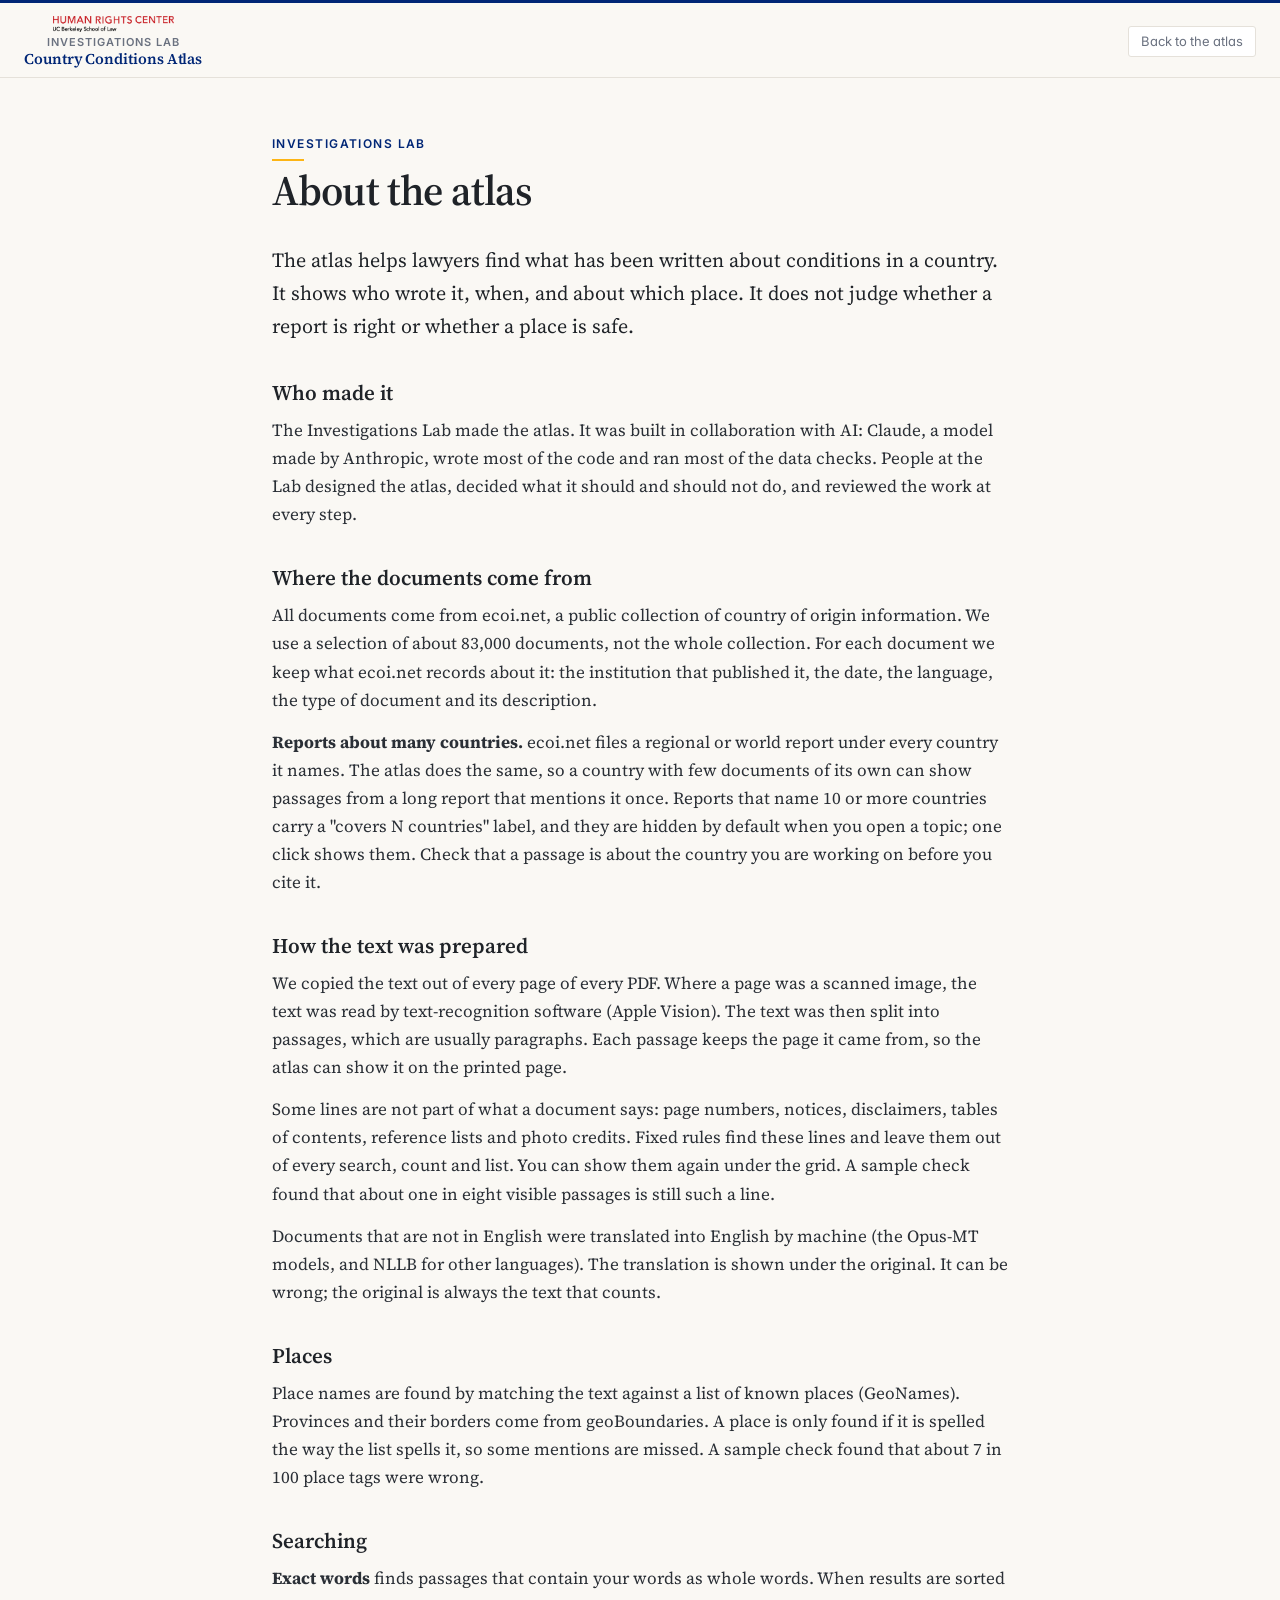
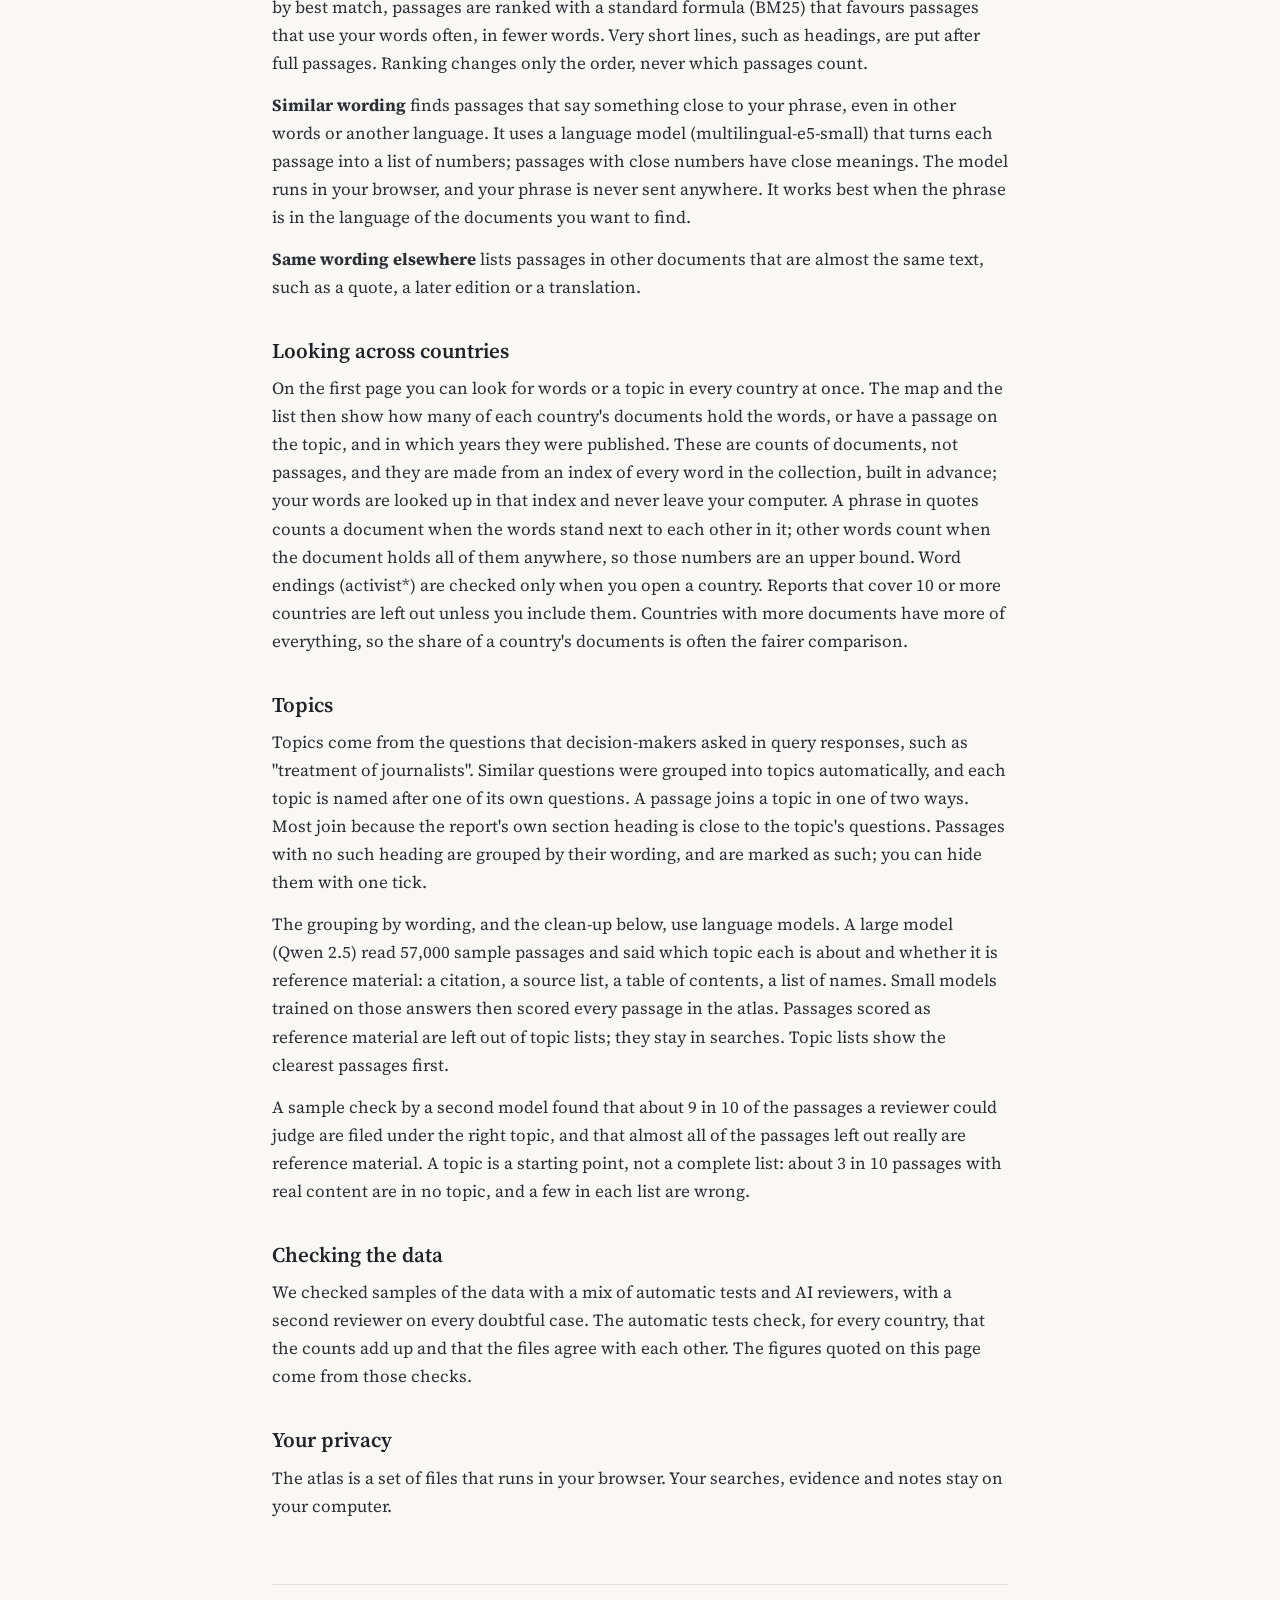
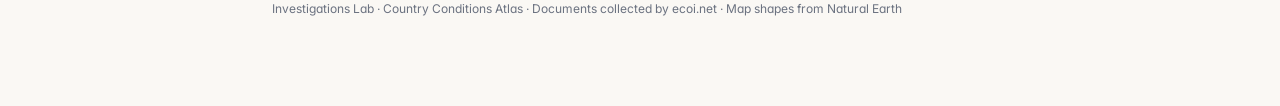
==== commit 75e9d9c7: "Exact phrases across countries (pair index); header split: home leads with the search across countri" ====
--- a/about.html
+++ b/about.html
@@ -46,7 +46,7 @@
     <p><b>Same wording elsewhere</b> lists passages in other documents that are almost the same text, such as a quote, a later edition or a translation.</p>
 
     <h2>Looking across countries</h2>
-    <p>On the first page you can look for words or a topic in every country at once. The map and the list then show how many of each country's documents hold the words, or have a passage on the topic, and in which years they were published. These are counts of documents, not passages, and they are made from an index of every word in the collection, built in advance; your words are looked up in that index and never leave your computer. For words, a document counts when it holds all of them anywhere in its text, so the numbers are an upper bound: exact phrases and word endings are checked only when you open a country. Reports that cover 10 or more countries are left out unless you include them. Countries with more documents have more of everything, so the share of a country's documents is often the fairer comparison.</p>
+    <p>On the first page you can look for words or a topic in every country at once. The map and the list then show how many of each country's documents hold the words, or have a passage on the topic, and in which years they were published. These are counts of documents, not passages, and they are made from an index of every word in the collection, built in advance; your words are looked up in that index and never leave your computer. A phrase in quotes counts a document when the words stand next to each other in it; other words count when the document holds all of them anywhere, so those numbers are an upper bound. Word endings (activist*) are checked only when you open a country. Reports that cover 10 or more countries are left out unless you include them. Countries with more documents have more of everything, so the share of a country's documents is often the fairer comparison.</p>
 
     <h2>Topics</h2>
     <p>Topics come from the questions that decision-makers asked in query responses, such as "treatment of journalists". Similar questions were grouped into topics automatically, and each topic is named after one of its own questions. A passage joins a topic in one of two ways. Most join because the report's own section heading is close to the topic's questions. Passages with no such heading are grouped by their wording, and are marked as such; you can hide them with one tick.</p>
--- a/style.css
+++ b/style.css
@@ -557,3 +557,52 @@
   .across-list .ystrip { grid-column: 1 / -1; }
 }
 .across-by [aria-pressed="true"] { color: var(--ink); font-weight: 600; text-decoration: none; }
+
+/* Header, 18 Nov: home shows the name and two buttons; a country page gets one working bar. */
+.top { align-items: center; }
+body:not(.home) .brand .hrc { height: 16px; margin-bottom: 3px; }
+body:not(.home) .brand .nm { font-size: 15px; }
+body.home .more, body.home .caseline { display: none; }
+body:not(.home) .about-link { display: none; }
+.cl-row.bar { gap: 8px 14px; }
+.home-link { color: var(--grey); font-size: 13px; text-decoration: none; white-space: nowrap; }
+.home-link:hover { color: var(--brand); text-decoration: underline; text-underline-offset: 2px; }
+.country-pick select { appearance: none; -webkit-appearance: none; border: 0; background: transparent url("data:image/svg+xml,%3Csvg xmlns='http://www.w3.org/2000/svg' width='10' height='6'%3E%3Cpath d='M1 1l4 4 4-4' fill='none' stroke='%236B7280' stroke-width='1.5'/%3E%3C/svg%3E") no-repeat right 2px center; padding: 0 18px 0 0; font: 600 22px/1.2 var(--serif); color: var(--ink); cursor: pointer; max-width: 18rem; text-overflow: ellipsis; field-sizing: content; }
+.country-pick select:hover { color: var(--brand); }
+.searchwrap { display: inline-flex; align-items: center; flex: 1 1 22rem; max-width: 38rem; border: 1px solid var(--line); background: var(--card); border-radius: 4px; }
+.searchwrap:focus-within { border-color: var(--grey); }
+.searchwrap .searchbox { border: 0; background: transparent; flex: 1; width: auto; min-width: 7rem; padding: 6px 10px; outline: none; }
+.modesel { border: 0; border-left: 1px solid var(--line); background: transparent; color: var(--grey); font-size: 12.5px; padding: 6px 4px 6px 8px; cursor: pointer; }
+.help-q { flex: none; width: 20px; height: 20px; margin: 0 8px 0 4px; border: 1px solid var(--line); border-radius: 50%; color: var(--grey); font-size: 11.5px; line-height: 1; }
+.help-q:hover { color: var(--ink); border-color: var(--grey); }
+.help-pop { margin: 8px 0 0; color: var(--grey); max-width: 46rem; }
+.casewrap { position: relative; }
+.case-btn { border: 1px solid var(--line); background: var(--card); border-radius: 4px; padding: 5px 10px; font-size: 13px; color: var(--grey); white-space: nowrap; max-width: 24rem; overflow: hidden; text-overflow: ellipsis; }
+.case-btn:hover { border-color: var(--grey); color: var(--ink); }
+.case-btn.you { color: var(--you); border-color: color-mix(in srgb, var(--you) 40%, var(--line)); }
+.case-panel { position: absolute; right: 0; top: calc(100% + 6px); z-index: 30; display: grid; gap: 10px; justify-items: start; width: max-content; max-width: min(26rem, 90vw); padding: 12px 14px; background: var(--card); border: 1px solid var(--line); border-radius: 6px; box-shadow: 0 10px 28px rgba(31, 35, 40, .10); }
+.case-panel[hidden] { display: none; }
+.case-panel p { margin: 0; }
+.more { position: relative; }
+.top-actions { align-items: center; }
+.more summary { display: block; }
+.more summary { list-style: none; cursor: pointer; }
+.more summary::-webkit-details-marker { display: none; }
+.more-menu { position: absolute; right: 0; top: calc(100% + 6px); z-index: 30; display: grid; min-width: 11rem; padding: 6px 0; background: var(--card); border: 1px solid var(--line); border-radius: 6px; box-shadow: 0 10px 28px rgba(31, 35, 40, .10); }
+.more-menu > * { text-align: left; padding: 6px 14px; color: var(--ink); text-decoration: none; font-size: 13px; }
+.more-menu > *:hover { background: var(--brand-soft); color: var(--brand); }
+/* The home search */
+.hero .lede { margin: 10px 0 0; max-width: 44rem; font: 400 19px/1.55 var(--serif); color: #2A2F36; }
+.hero .across { margin-top: 22px; }
+.hero .across .searchbox { width: min(36rem, 100%); padding: 10px 14px; font-size: 17px; border-radius: 5px; }
+.hero .across .af { padding: 9px 8px; font-size: 15px; border-radius: 5px; }
+.hero .across .look { padding: 10px 22px; font-size: 15px; border-radius: 5px; }
+.welcome .collection { margin-top: 56px; }
+@media (max-width: 900px) {
+  .country-pick select { font-size: 19px; }
+  .searchwrap { flex: 1 1 100%; max-width: none; order: 3; }
+}
+body.home .top-actions { margin-left: auto; }
+body.home .brand .lab, body.home .brand .nm { display: none; }   /* the page title says it, larger */
+body.home .brand .hrc { margin-bottom: 0; }
+.hero .across .af { max-width: 20rem; }
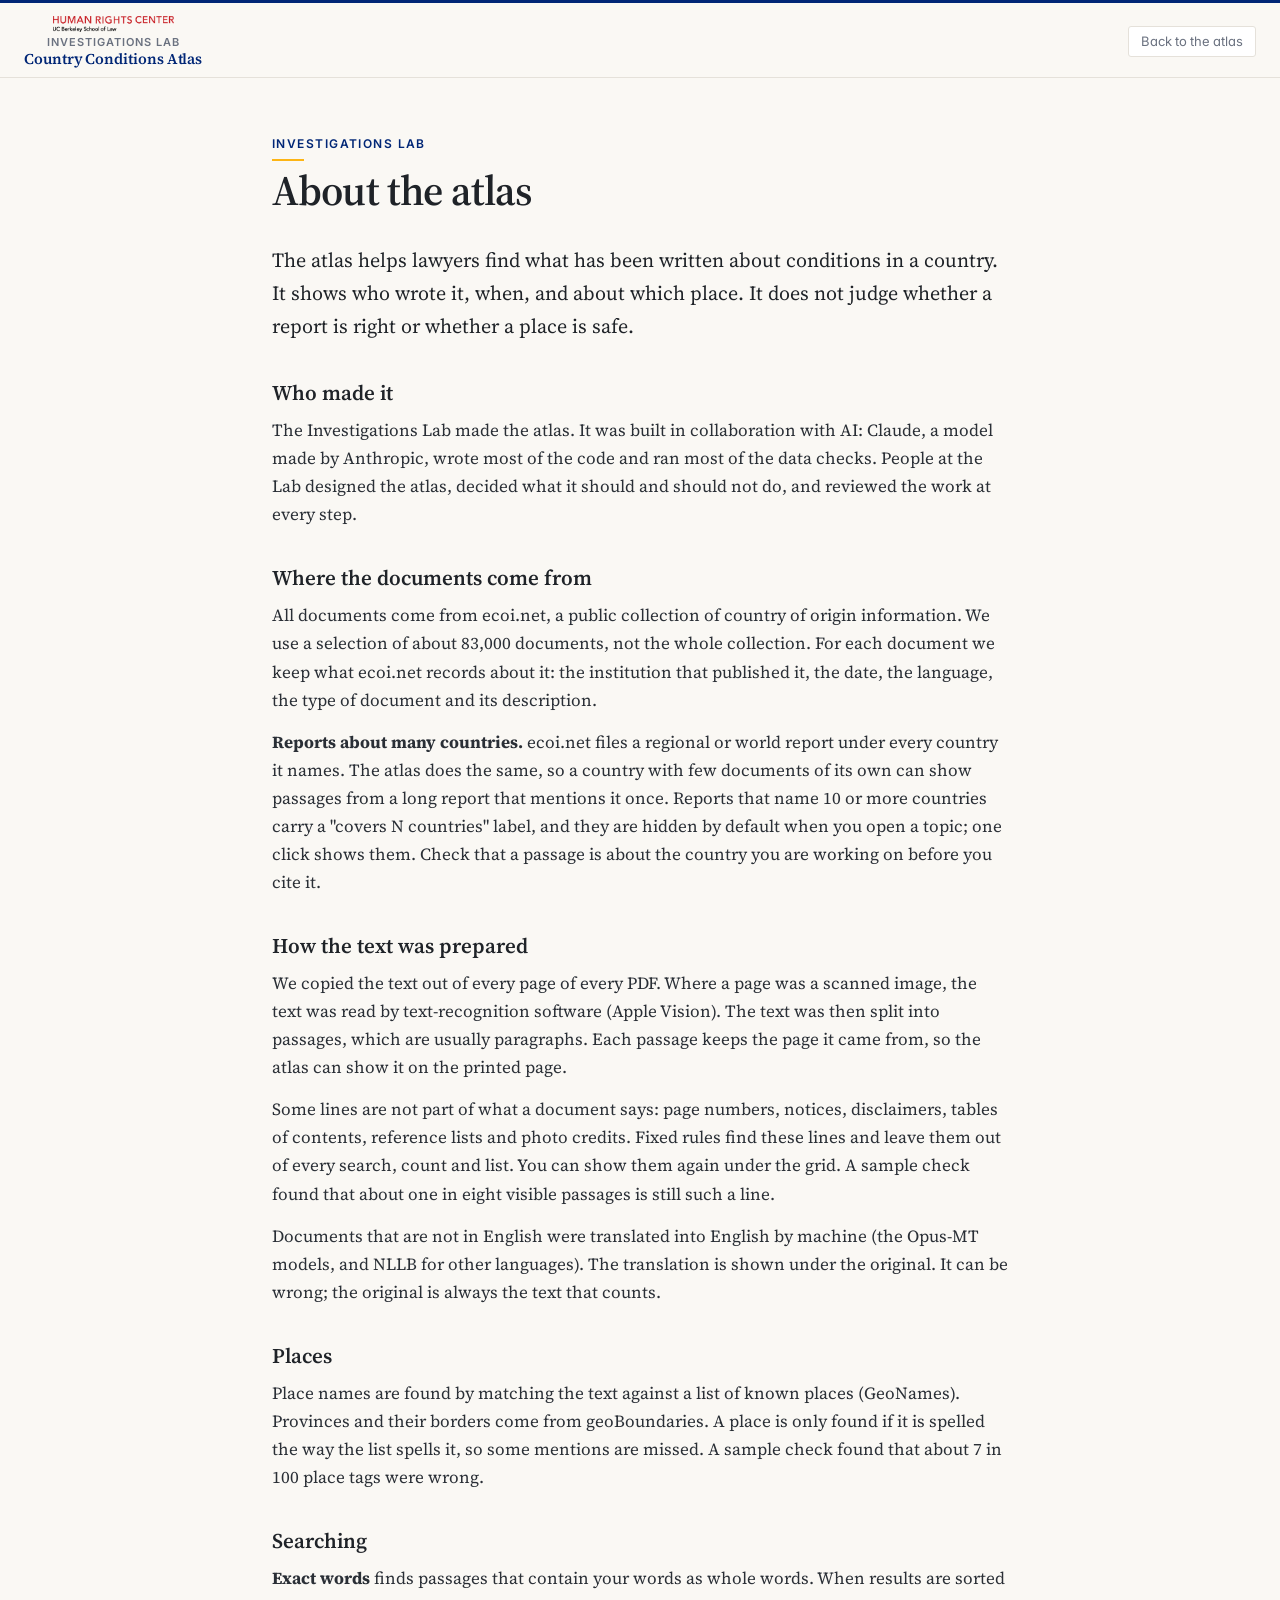
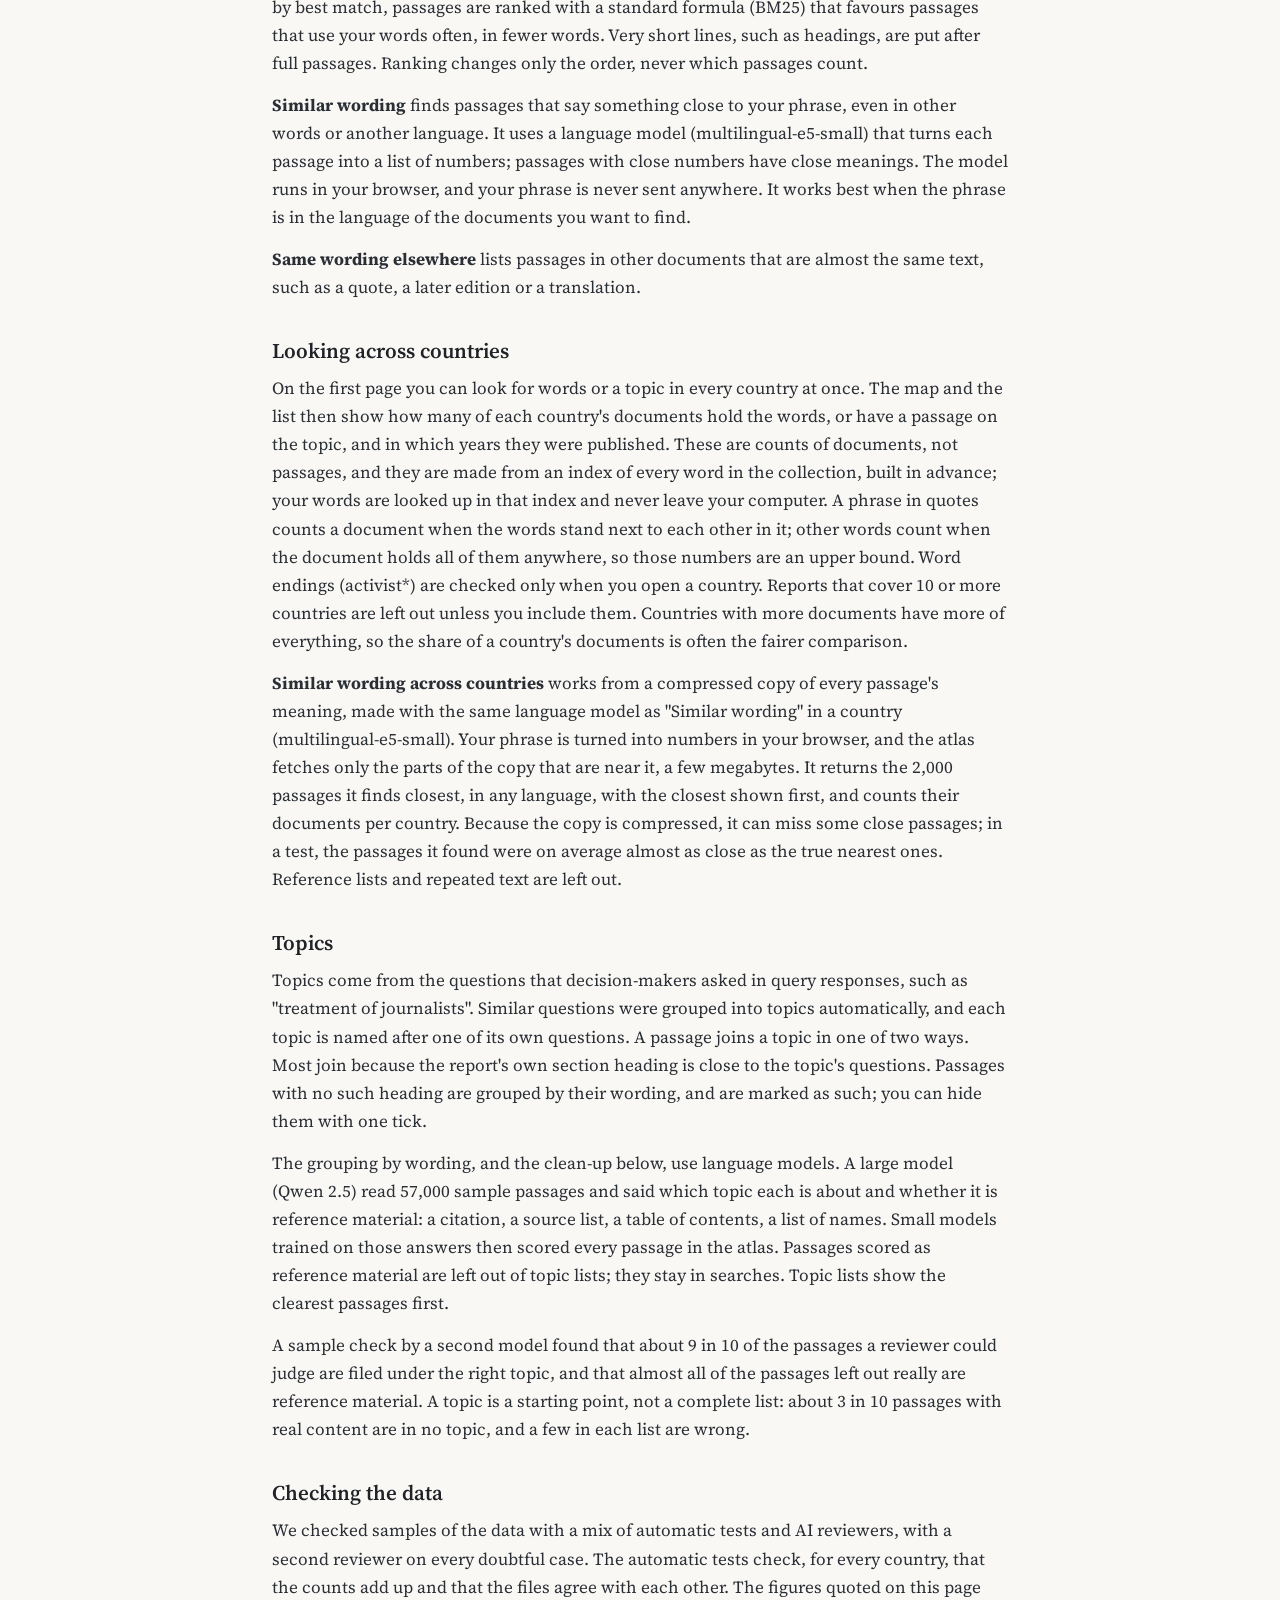
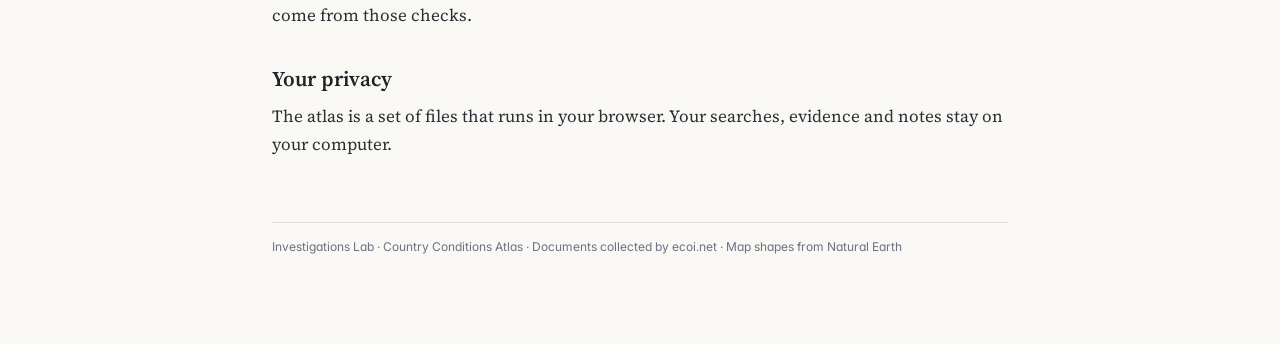
==== commit 0227e93d: "Similar wording across countries: IVF-PQ index, closest passages anywhere, countries among the close" ====
--- a/about.html
+++ b/about.html
@@ -47,6 +47,7 @@
 
     <h2>Looking across countries</h2>
     <p>On the first page you can look for words or a topic in every country at once. The map and the list then show how many of each country's documents hold the words, or have a passage on the topic, and in which years they were published. These are counts of documents, not passages, and they are made from an index of every word in the collection, built in advance; your words are looked up in that index and never leave your computer. A phrase in quotes counts a document when the words stand next to each other in it; other words count when the document holds all of them anywhere, so those numbers are an upper bound. Word endings (activist*) are checked only when you open a country. Reports that cover 10 or more countries are left out unless you include them. Countries with more documents have more of everything, so the share of a country's documents is often the fairer comparison.</p>
+    <p><b>Similar wording across countries</b> works from a compressed copy of every passage's meaning, made with the same language model as "Similar wording" in a country (multilingual-e5-small). Your phrase is turned into numbers in your browser, and the atlas fetches only the parts of the copy that are near it, a few megabytes. It returns the 2,000 passages it finds closest, in any language, with the closest shown first, and counts their documents per country. Because the copy is compressed, it can miss some close passages; in a test, the passages it found were on average almost as close as the true nearest ones. Reference lists and repeated text are left out.</p>
 
     <h2>Topics</h2>
     <p>Topics come from the questions that decision-makers asked in query responses, such as "treatment of journalists". Similar questions were grouped into topics automatically, and each topic is named after one of its own questions. A passage joins a topic in one of two ways. Most join because the report's own section heading is close to the topic's questions. Passages with no such heading are grouped by their wording, and are marked as such; you can hide them with one tick.</p>
--- a/style.css
+++ b/style.css
@@ -606,3 +606,18 @@
 body.home .brand .lab, body.home .brand .nm { display: none; }   /* the page title says it, larger */
 body.home .brand .hrc { margin-bottom: 0; }
 .hero .across .af { max-width: 20rem; }
+
+.hero .searchwrap.big { flex: 0 1 36rem; max-width: 36rem; border-radius: 5px; }
+.hero .searchwrap.big .searchbox { width: auto; border: 0; padding: 10px 14px; font-size: 17px; }
+.hero .searchwrap.big .modesel { font-size: 13.5px; padding: 10px 8px; }
+.near-list { margin-top: 26px; }
+.nearp { list-style: none; margin: 0; padding: 0; display: grid; gap: 14px; max-width: 52rem; }
+.nearp li { border-bottom: 1px solid var(--line); padding-bottom: 12px; }
+.nearp .meta { margin: 0 0 4px; font-size: 13.5px; }
+.nearp blockquote { margin: 0; font: 400 16px/1.55 var(--serif); color: #2A2F36; }
+.nearp .foot { margin: 6px 0 0; display: flex; gap: 10px; align-items: baseline; flex-wrap: wrap; }
+.nearp .otitle { flex: 1 1 18rem; min-width: 0; overflow: hidden; text-overflow: ellipsis; white-space: nowrap; }
+@media (max-width: 700px) { .hero .searchwrap.big { flex-basis: 100%; } }
+.across-by-h { margin-top: 28px; }
+.near-list { margin-top: 18px; }
+.nearp .rep:empty { display: none; }
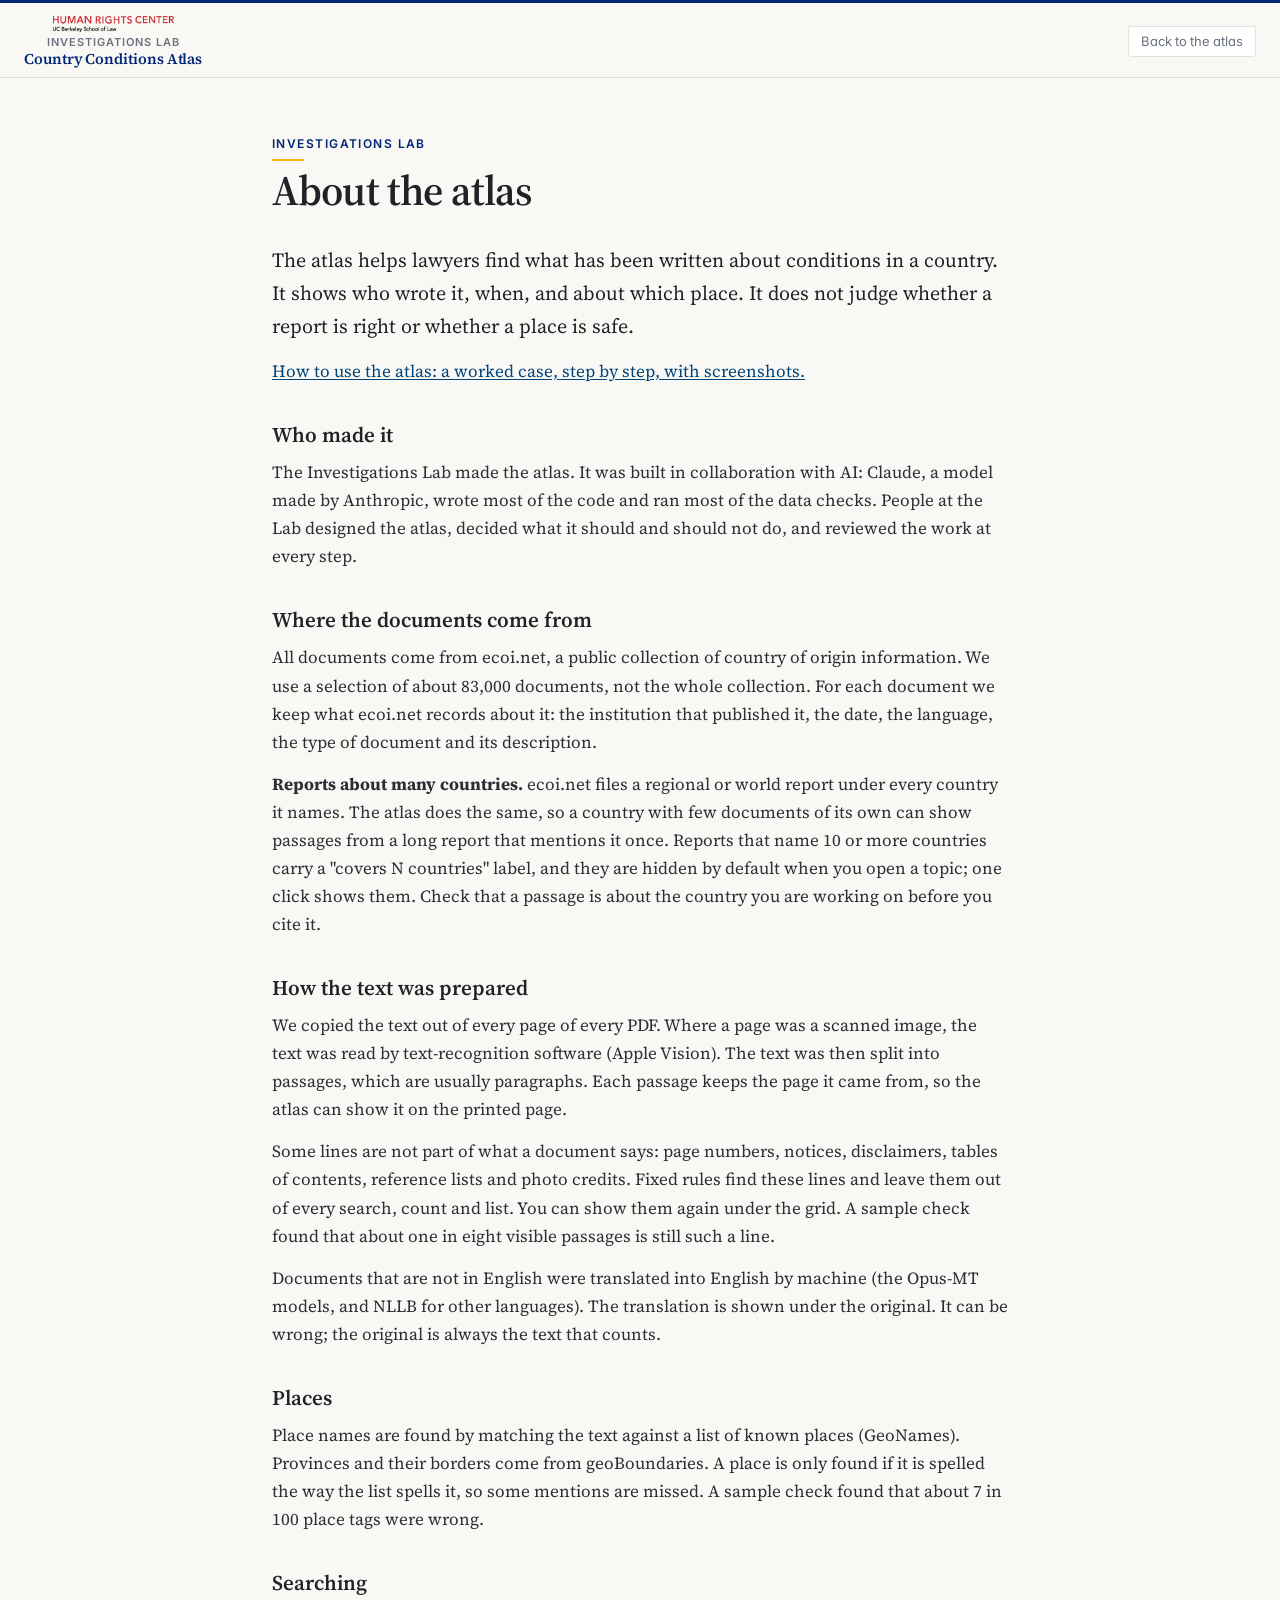
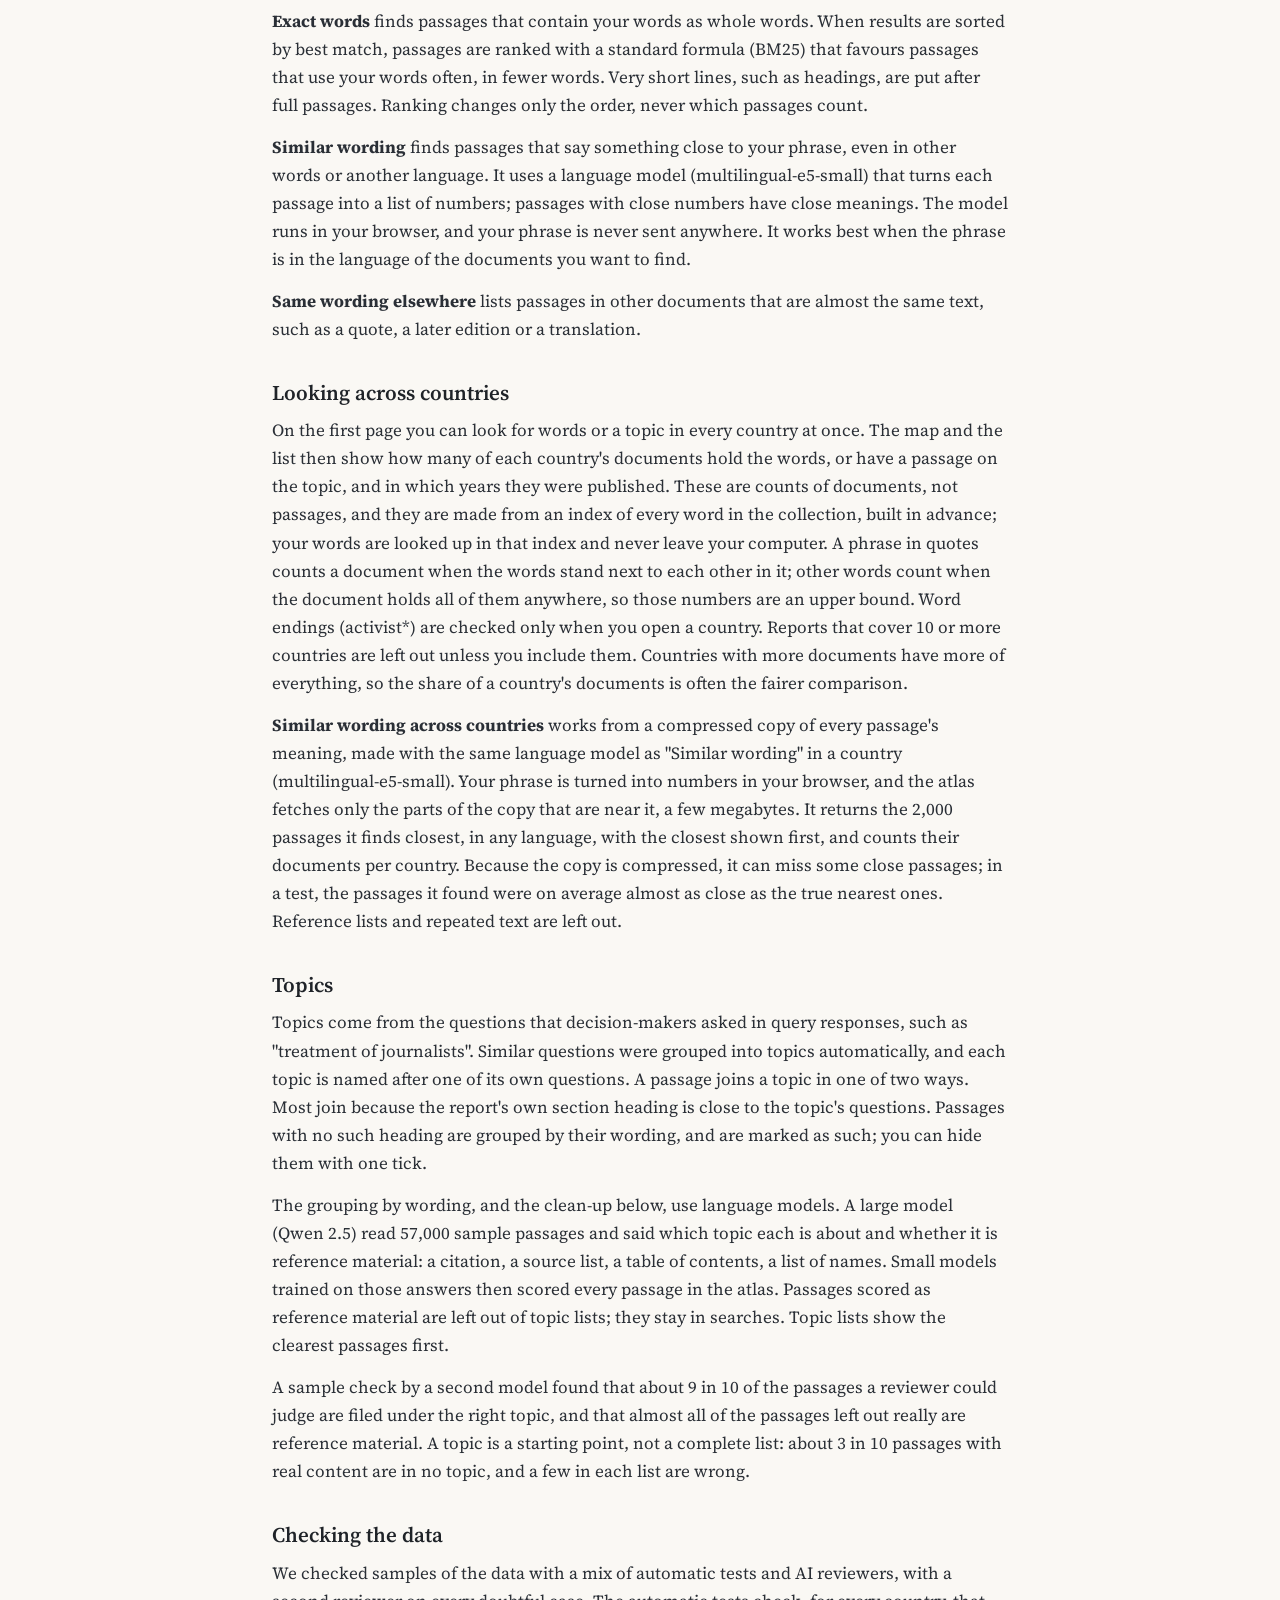
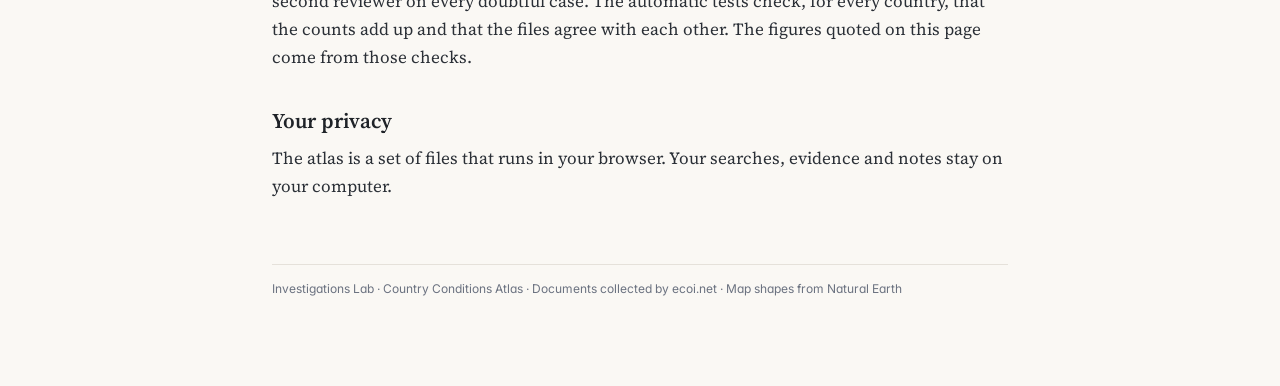
==== commit ad15b0c4: "Guide: the worked case (Nigeria to the Central African Republic) as guide.html, linked from the head" ====
--- a/about.html
+++ b/about.html
@@ -25,6 +25,7 @@
   <div class="prose">
     <p class="lead">The atlas helps lawyers find what has been written about conditions in a country. It shows who wrote it, when, and about which place. It does not judge whether a report is right or whether a place is safe.</p>
 
+    <p><a href="guide.html">How to use the atlas: a worked case, step by step, with screenshots.</a></p>
     <h2>Who made it</h2>
     <p>The Investigations Lab made the atlas. It was built in collaboration with AI: Claude, a model made by Anthropic, wrote most of the code and ran most of the data checks. People at the Lab designed the atlas, decided what it should and should not do, and reviewed the work at every step.</p>
 
--- a/style.css
+++ b/style.css
@@ -621,3 +621,9 @@
 .across-by-h { margin-top: 28px; }
 .near-list { margin-top: 18px; }
 .nearp .rep:empty { display: none; }
+.case-btn { max-width: 15rem; }
+.cl-row.bar .searchwrap { flex: 1 1 14rem; }
+.country-pick select { max-width: 20rem; }
+body:not(.home) .guide-link { display: none; }
+.guide-line { margin: 2px 0 0; color: var(--grey); }
+.guide-line a { color: var(--link); }
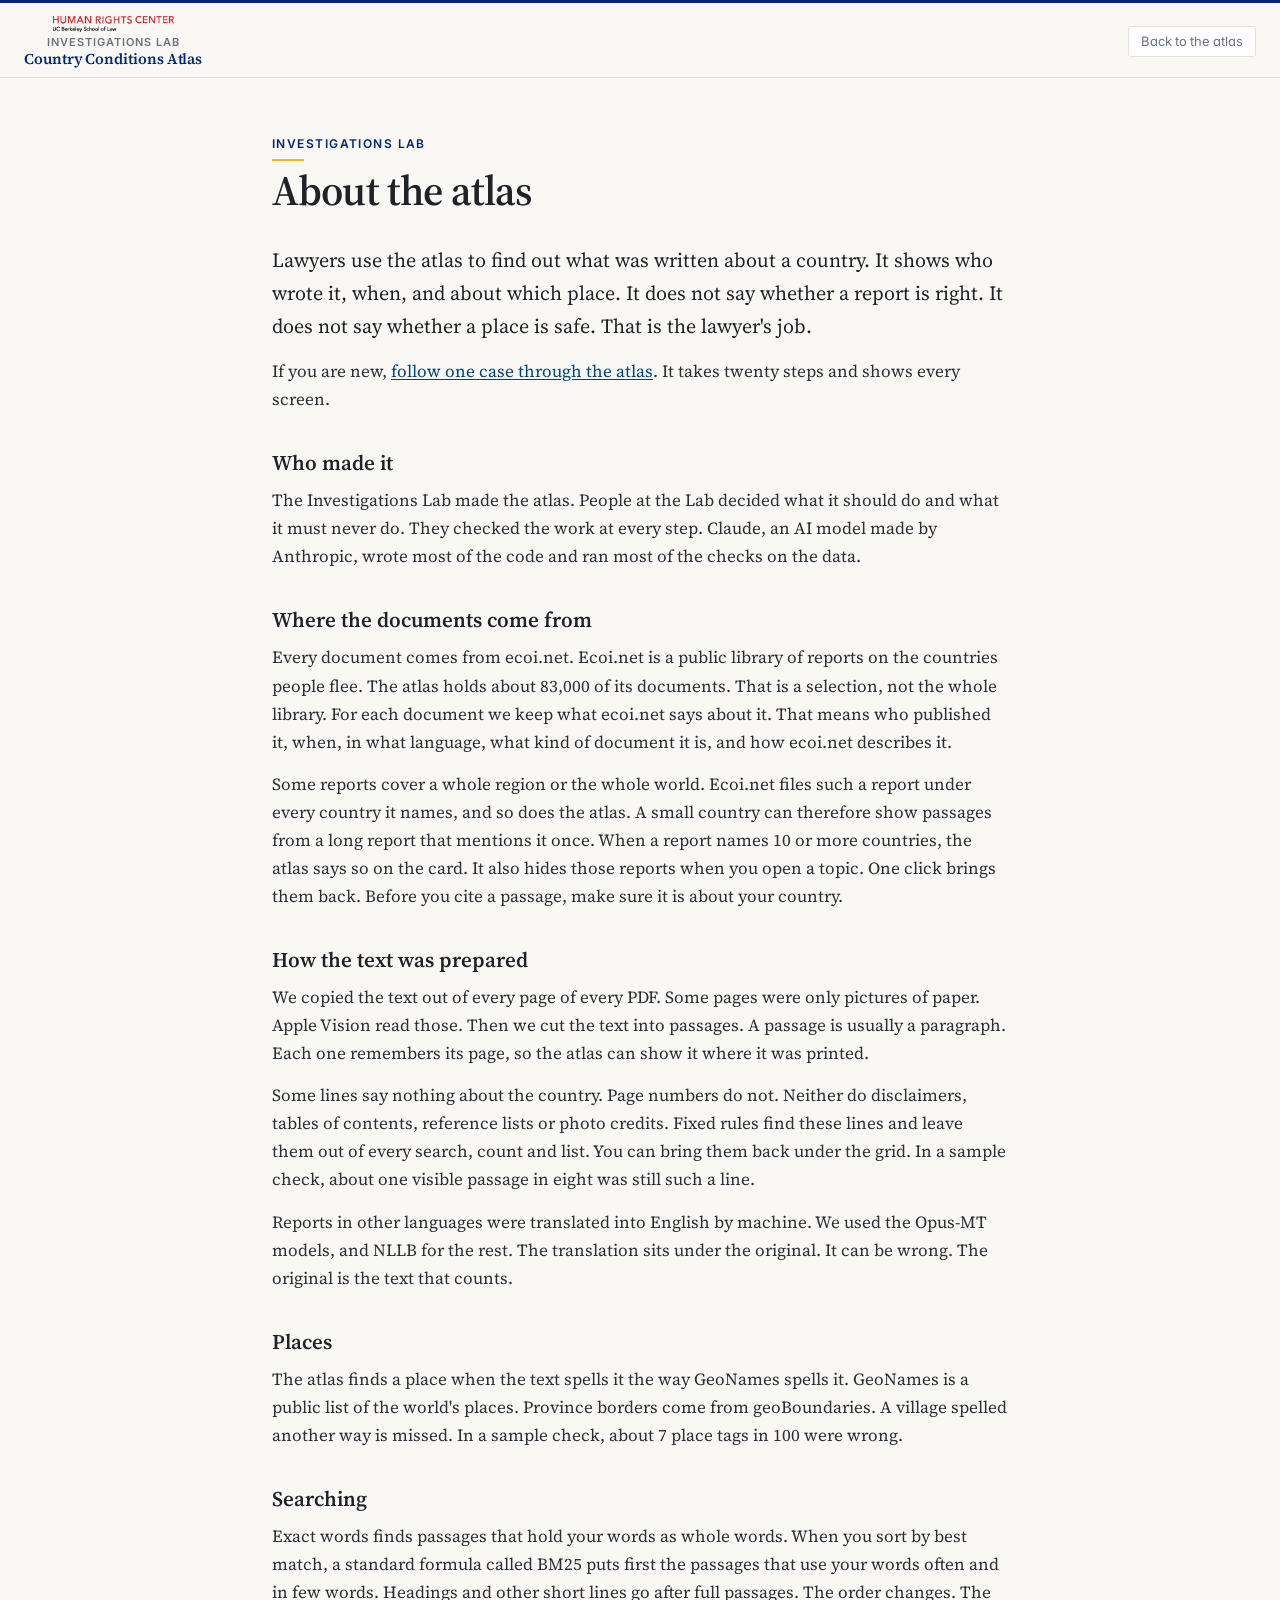
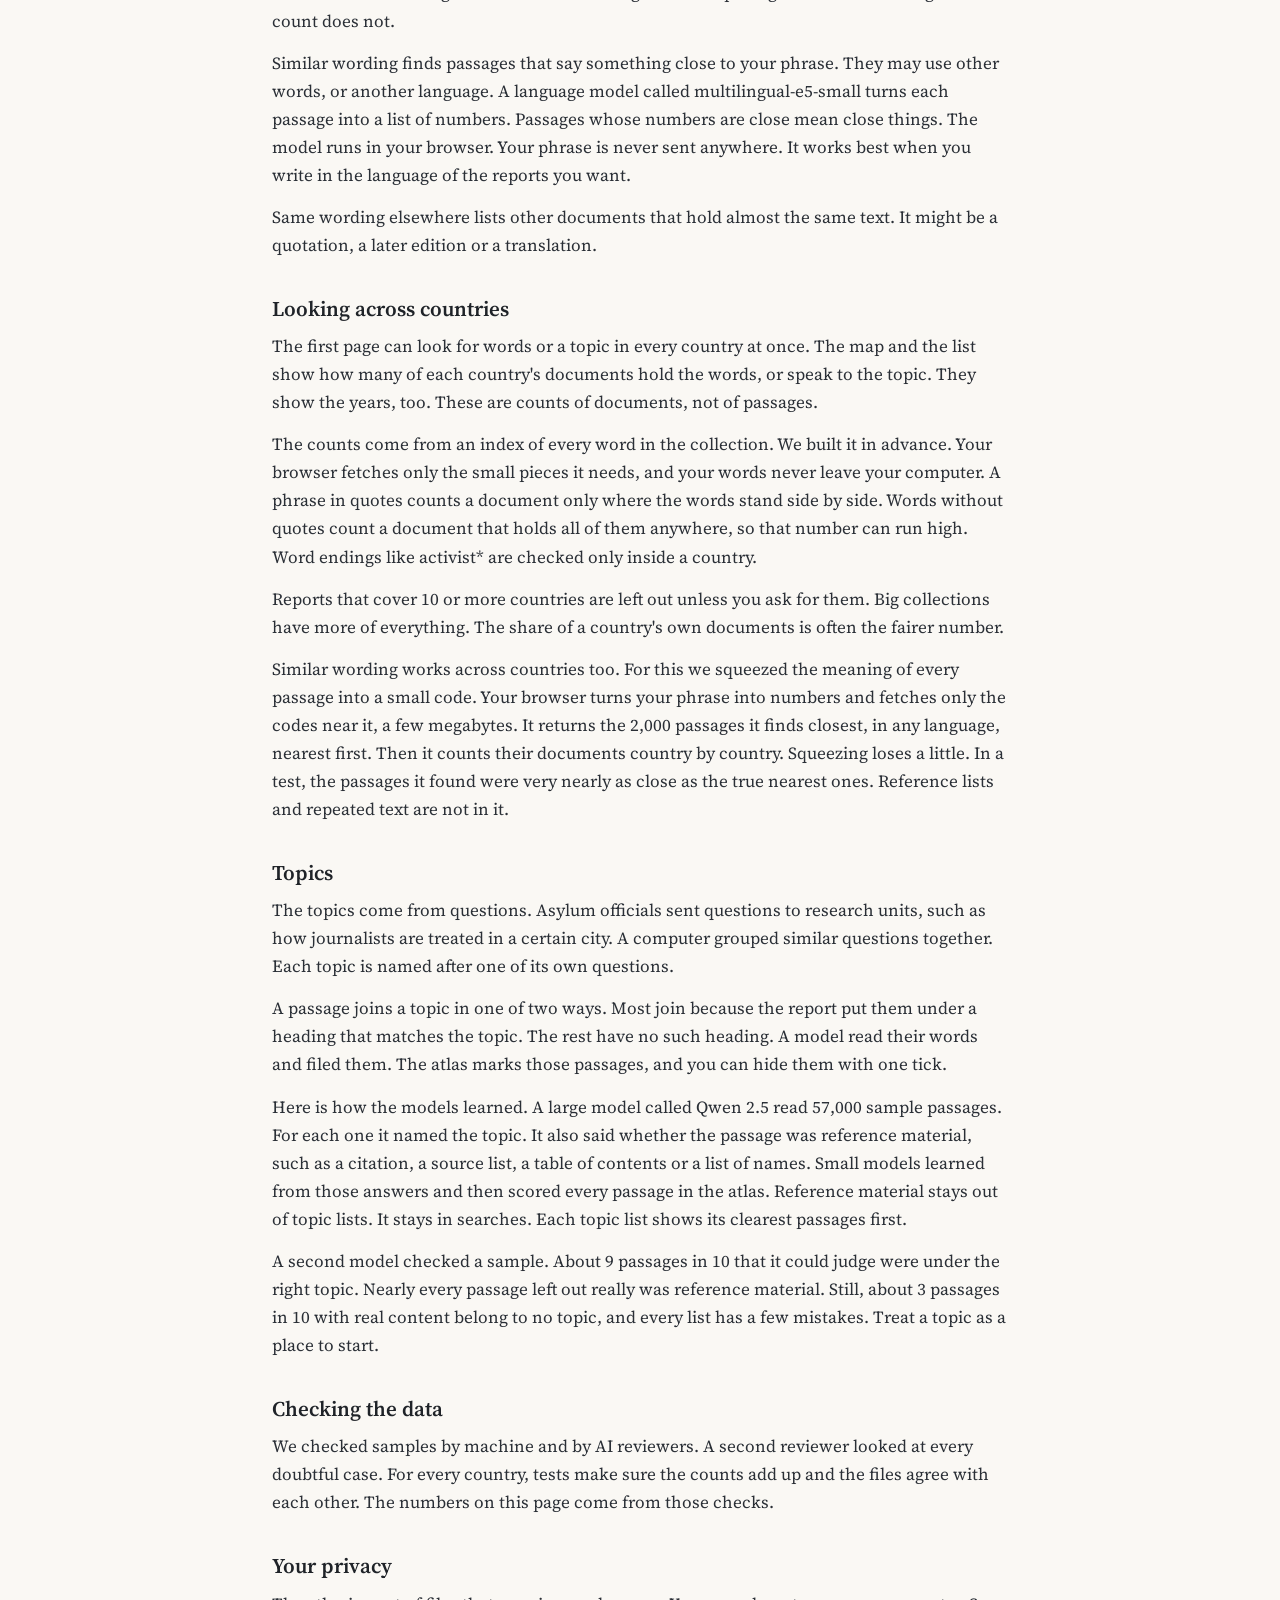
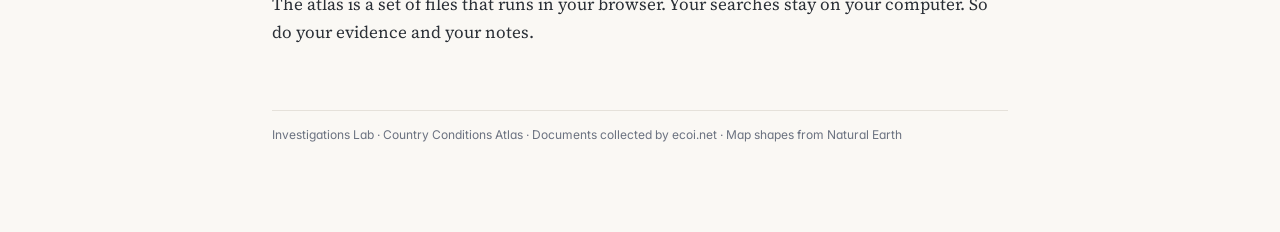
==== commit 71aaee3b: "Guide and About rewritten in plain short sentences; the guide now uses the site's own page layout Co" ====
--- a/about.html
+++ b/about.html
@@ -23,43 +23,47 @@
   </header>
 
   <div class="prose">
-    <p class="lead">The atlas helps lawyers find what has been written about conditions in a country. It shows who wrote it, when, and about which place. It does not judge whether a report is right or whether a place is safe.</p>
+    <p class="lead">Lawyers use the atlas to find out what was written about a country. It shows who wrote it, when, and about which place. It does not say whether a report is right. It does not say whether a place is safe. That is the lawyer's job.</p>
 
-    <p><a href="guide.html">How to use the atlas: a worked case, step by step, with screenshots.</a></p>
+    <p>If you are new, <a href="guide.html">follow one case through the atlas</a>. It takes twenty steps and shows every screen.</p>
+
     <h2>Who made it</h2>
-    <p>The Investigations Lab made the atlas. It was built in collaboration with AI: Claude, a model made by Anthropic, wrote most of the code and ran most of the data checks. People at the Lab designed the atlas, decided what it should and should not do, and reviewed the work at every step.</p>
+    <p>The Investigations Lab made the atlas. People at the Lab decided what it should do and what it must never do. They checked the work at every step. Claude, an AI model made by Anthropic, wrote most of the code and ran most of the checks on the data.</p>
 
     <h2>Where the documents come from</h2>
-    <p>All documents come from ecoi.net, a public collection of country of origin information. We use a selection of about 83,000 documents, not the whole collection. For each document we keep what ecoi.net records about it: the institution that published it, the date, the language, the type of document and its description.</p>
-    <p><b>Reports about many countries.</b> ecoi.net files a regional or world report under every country it names. The atlas does the same, so a country with few documents of its own can show passages from a long report that mentions it once. Reports that name 10 or more countries carry a "covers N countries" label, and they are hidden by default when you open a topic; one click shows them. Check that a passage is about the country you are working on before you cite it.</p>
+    <p>Every document comes from ecoi.net. Ecoi.net is a public library of reports on the countries people flee. The atlas holds about 83,000 of its documents. That is a selection, not the whole library. For each document we keep what ecoi.net says about it. That means who published it, when, in what language, what kind of document it is, and how ecoi.net describes it.</p>
+    <p>Some reports cover a whole region or the whole world. Ecoi.net files such a report under every country it names, and so does the atlas. A small country can therefore show passages from a long report that mentions it once. When a report names 10 or more countries, the atlas says so on the card. It also hides those reports when you open a topic. One click brings them back. Before you cite a passage, make sure it is about your country.</p>
 
     <h2>How the text was prepared</h2>
-    <p>We copied the text out of every page of every PDF. Where a page was a scanned image, the text was read by text-recognition software (Apple Vision). The text was then split into passages, which are usually paragraphs. Each passage keeps the page it came from, so the atlas can show it on the printed page.</p>
-    <p>Some lines are not part of what a document says: page numbers, notices, disclaimers, tables of contents, reference lists and photo credits. Fixed rules find these lines and leave them out of every search, count and list. You can show them again under the grid. A sample check found that about one in eight visible passages is still such a line.</p>
-    <p>Documents that are not in English were translated into English by machine (the Opus-MT models, and NLLB for other languages). The translation is shown under the original. It can be wrong; the original is always the text that counts.</p>
+    <p>We copied the text out of every page of every PDF. Some pages were only pictures of paper. Apple Vision read those. Then we cut the text into passages. A passage is usually a paragraph. Each one remembers its page, so the atlas can show it where it was printed.</p>
+    <p>Some lines say nothing about the country. Page numbers do not. Neither do disclaimers, tables of contents, reference lists or photo credits. Fixed rules find these lines and leave them out of every search, count and list. You can bring them back under the grid. In a sample check, about one visible passage in eight was still such a line.</p>
+    <p>Reports in other languages were translated into English by machine. We used the Opus-MT models, and NLLB for the rest. The translation sits under the original. It can be wrong. The original is the text that counts.</p>
 
     <h2>Places</h2>
-    <p>Place names are found by matching the text against a list of known places (GeoNames). Provinces and their borders come from geoBoundaries. A place is only found if it is spelled the way the list spells it, so some mentions are missed. A sample check found that about 7 in 100 place tags were wrong.</p>
+    <p>The atlas finds a place when the text spells it the way GeoNames spells it. GeoNames is a public list of the world's places. Province borders come from geoBoundaries. A village spelled another way is missed. In a sample check, about 7 place tags in 100 were wrong.</p>
 
     <h2>Searching</h2>
-    <p><b>Exact words</b> finds passages that contain your words as whole words. When results are sorted by best match, passages are ranked with a standard formula (BM25) that favours passages that use your words often, in fewer words. Very short lines, such as headings, are put after full passages. Ranking changes only the order, never which passages count.</p>
-    <p><b>Similar wording</b> finds passages that say something close to your phrase, even in other words or another language. It uses a language model (multilingual-e5-small) that turns each passage into a list of numbers; passages with close numbers have close meanings. The model runs in your browser, and your phrase is never sent anywhere. It works best when the phrase is in the language of the documents you want to find.</p>
-    <p><b>Same wording elsewhere</b> lists passages in other documents that are almost the same text, such as a quote, a later edition or a translation.</p>
+    <p>Exact words finds passages that hold your words as whole words. When you sort by best match, a standard formula called BM25 puts first the passages that use your words often and in few words. Headings and other short lines go after full passages. The order changes. The count does not.</p>
+    <p>Similar wording finds passages that say something close to your phrase. They may use other words, or another language. A language model called multilingual-e5-small turns each passage into a list of numbers. Passages whose numbers are close mean close things. The model runs in your browser. Your phrase is never sent anywhere. It works best when you write in the language of the reports you want.</p>
+    <p>Same wording elsewhere lists other documents that hold almost the same text. It might be a quotation, a later edition or a translation.</p>
 
     <h2>Looking across countries</h2>
-    <p>On the first page you can look for words or a topic in every country at once. The map and the list then show how many of each country's documents hold the words, or have a passage on the topic, and in which years they were published. These are counts of documents, not passages, and they are made from an index of every word in the collection, built in advance; your words are looked up in that index and never leave your computer. A phrase in quotes counts a document when the words stand next to each other in it; other words count when the document holds all of them anywhere, so those numbers are an upper bound. Word endings (activist*) are checked only when you open a country. Reports that cover 10 or more countries are left out unless you include them. Countries with more documents have more of everything, so the share of a country's documents is often the fairer comparison.</p>
-    <p><b>Similar wording across countries</b> works from a compressed copy of every passage's meaning, made with the same language model as "Similar wording" in a country (multilingual-e5-small). Your phrase is turned into numbers in your browser, and the atlas fetches only the parts of the copy that are near it, a few megabytes. It returns the 2,000 passages it finds closest, in any language, with the closest shown first, and counts their documents per country. Because the copy is compressed, it can miss some close passages; in a test, the passages it found were on average almost as close as the true nearest ones. Reference lists and repeated text are left out.</p>
+    <p>The first page can look for words or a topic in every country at once. The map and the list show how many of each country's documents hold the words, or speak to the topic. They show the years, too. These are counts of documents, not of passages.</p>
+    <p>The counts come from an index of every word in the collection. We built it in advance. Your browser fetches only the small pieces it needs, and your words never leave your computer. A phrase in quotes counts a document only where the words stand side by side. Words without quotes count a document that holds all of them anywhere, so that number can run high. Word endings like activist* are checked only inside a country.</p>
+    <p>Reports that cover 10 or more countries are left out unless you ask for them. Big collections have more of everything. The share of a country's own documents is often the fairer number.</p>
+    <p>Similar wording works across countries too. For this we squeezed the meaning of every passage into a small code. Your browser turns your phrase into numbers and fetches only the codes near it, a few megabytes. It returns the 2,000 passages it finds closest, in any language, nearest first. Then it counts their documents country by country. Squeezing loses a little. In a test, the passages it found were very nearly as close as the true nearest ones. Reference lists and repeated text are not in it.</p>
 
     <h2>Topics</h2>
-    <p>Topics come from the questions that decision-makers asked in query responses, such as "treatment of journalists". Similar questions were grouped into topics automatically, and each topic is named after one of its own questions. A passage joins a topic in one of two ways. Most join because the report's own section heading is close to the topic's questions. Passages with no such heading are grouped by their wording, and are marked as such; you can hide them with one tick.</p>
-    <p>The grouping by wording, and the clean-up below, use language models. A large model (Qwen 2.5) read 57,000 sample passages and said which topic each is about and whether it is reference material: a citation, a source list, a table of contents, a list of names. Small models trained on those answers then scored every passage in the atlas. Passages scored as reference material are left out of topic lists; they stay in searches. Topic lists show the clearest passages first.</p>
-    <p>A sample check by a second model found that about 9 in 10 of the passages a reviewer could judge are filed under the right topic, and that almost all of the passages left out really are reference material. A topic is a starting point, not a complete list: about 3 in 10 passages with real content are in no topic, and a few in each list are wrong.</p>
+    <p>The topics come from questions. Asylum officials sent questions to research units, such as how journalists are treated in a certain city. A computer grouped similar questions together. Each topic is named after one of its own questions.</p>
+    <p>A passage joins a topic in one of two ways. Most join because the report put them under a heading that matches the topic. The rest have no such heading. A model read their words and filed them. The atlas marks those passages, and you can hide them with one tick.</p>
+    <p>Here is how the models learned. A large model called Qwen 2.5 read 57,000 sample passages. For each one it named the topic. It also said whether the passage was reference material, such as a citation, a source list, a table of contents or a list of names. Small models learned from those answers and then scored every passage in the atlas. Reference material stays out of topic lists. It stays in searches. Each topic list shows its clearest passages first.</p>
+    <p>A second model checked a sample. About 9 passages in 10 that it could judge were under the right topic. Nearly every passage left out really was reference material. Still, about 3 passages in 10 with real content belong to no topic, and every list has a few mistakes. Treat a topic as a place to start.</p>
 
     <h2>Checking the data</h2>
-    <p>We checked samples of the data with a mix of automatic tests and AI reviewers, with a second reviewer on every doubtful case. The automatic tests check, for every country, that the counts add up and that the files agree with each other. The figures quoted on this page come from those checks.</p>
+    <p>We checked samples by machine and by AI reviewers. A second reviewer looked at every doubtful case. For every country, tests make sure the counts add up and the files agree with each other. The numbers on this page come from those checks.</p>
 
     <h2>Your privacy</h2>
-    <p>The atlas is a set of files that runs in your browser. Your searches, evidence and notes stay on your computer.</p>
+    <p>The atlas is a set of files that runs in your browser. Your searches stay on your computer. So do your evidence and your notes.</p>
   </div>
   <footer class="wfoot">Investigations Lab · Country Conditions Atlas · Documents collected by ecoi.net · Map shapes from Natural Earth</footer>
 </article>
--- a/style.css
+++ b/style.css
@@ -627,3 +627,30 @@
 body:not(.home) .guide-link { display: none; }
 .guide-line { margin: 2px 0 0; color: var(--grey); }
 .guide-line a { color: var(--link); }
+
+/* The guide (guide.html): the About page's column, with screenshots wider than the text. */
+.guide .prose { max-width: 46rem; }
+.guide-toc ol { margin: 8px 0 8px; padding-left: 1.3em; font: 400 16px/1.7 var(--sans); }
+.guide-toc a { color: var(--link); }
+.guide-toc span { color: var(--grey); font-size: 13.5px; margin-left: 6px; }
+.gstep { margin-top: 40px; }
+.guide h3 { display: flex; align-items: baseline; gap: 12px; margin: 0 0 10px; font: 600 19px/1.3 var(--sans); color: var(--ink); text-wrap: balance; }
+.guide h3 .n { flex: none; display: inline-grid; place-items: center; width: 26px; height: 26px; border: 1.5px solid var(--brand); border-radius: 50%; font: 600 12.5px/1 var(--sans); color: var(--brand); transform: translateY(-2px); font-variant-numeric: tabular-nums; }
+.guide .prose p.try { font: 400 15px/1.6 var(--sans); color: var(--ink); background: var(--card); border: 1px solid var(--line); border-radius: 5px; padding: 10px 14px; }
+.guide kbd { font: 500 13.5px/1.4 ui-monospace, "SF Mono", Menlo, Consolas, monospace; background: var(--brand-soft); border-radius: 3px; padding: 1px 6px; color: var(--brand); white-space: normal; }
+.guide figure, .gtable { width: min(64rem, calc(100vw - 48px)); max-width: none; margin-left: calc((min(46rem, 100vw - 48px) - min(64rem, 100vw - 48px)) / 2); }
+.guide figure { margin-top: 16px; margin-bottom: 20px; margin-right: 0; }
+.guide figure img { display: block; width: 100%; height: auto; border: 1px solid var(--line); border-radius: 6px; background: var(--card); }
+.guide figcaption { font: 400 13.5px/1.5 var(--sans); color: var(--grey); margin-top: 8px; max-width: 46rem; }
+.guide .prose .found, .guide .prose p.found { background: var(--you-soft); border-radius: 6px; padding: 12px 16px; margin: 0 0 16px; color: var(--ink); }
+.guide .found p { margin: 0 0 8px; }
+.guide .found p:last-child { margin-bottom: 0; }
+.guide .found blockquote { margin: 0 0 8px; font: italic 400 17px/1.55 var(--serif); color: var(--ink); }
+.guide .prose p.cite { font: 400 13px/1.5 var(--sans); color: #5A616C; }
+.guide .prose p.aside { font: 400 14.5px/1.6 var(--sans); color: var(--grey); border-top: 1px dotted var(--grey); padding-top: 8px; }
+.gtable { overflow-x: auto; margin-top: 12px; margin-bottom: 12px; border: 1px solid var(--line); border-radius: 6px; background: var(--card); }
+.gtable table { border-collapse: collapse; width: 100%; min-width: 40rem; font: 400 14px/1.5 var(--sans); }
+.gtable th, .gtable td { text-align: left; vertical-align: top; padding: 10px 14px; border-bottom: 1px solid var(--line); }
+.gtable th { font-size: 12px; letter-spacing: .06em; text-transform: uppercase; color: var(--grey); font-weight: 600; }
+.gtable tr:last-child td { border-bottom: 0; }
+.gtable td:last-child { color: var(--grey); font-size: 13px; }
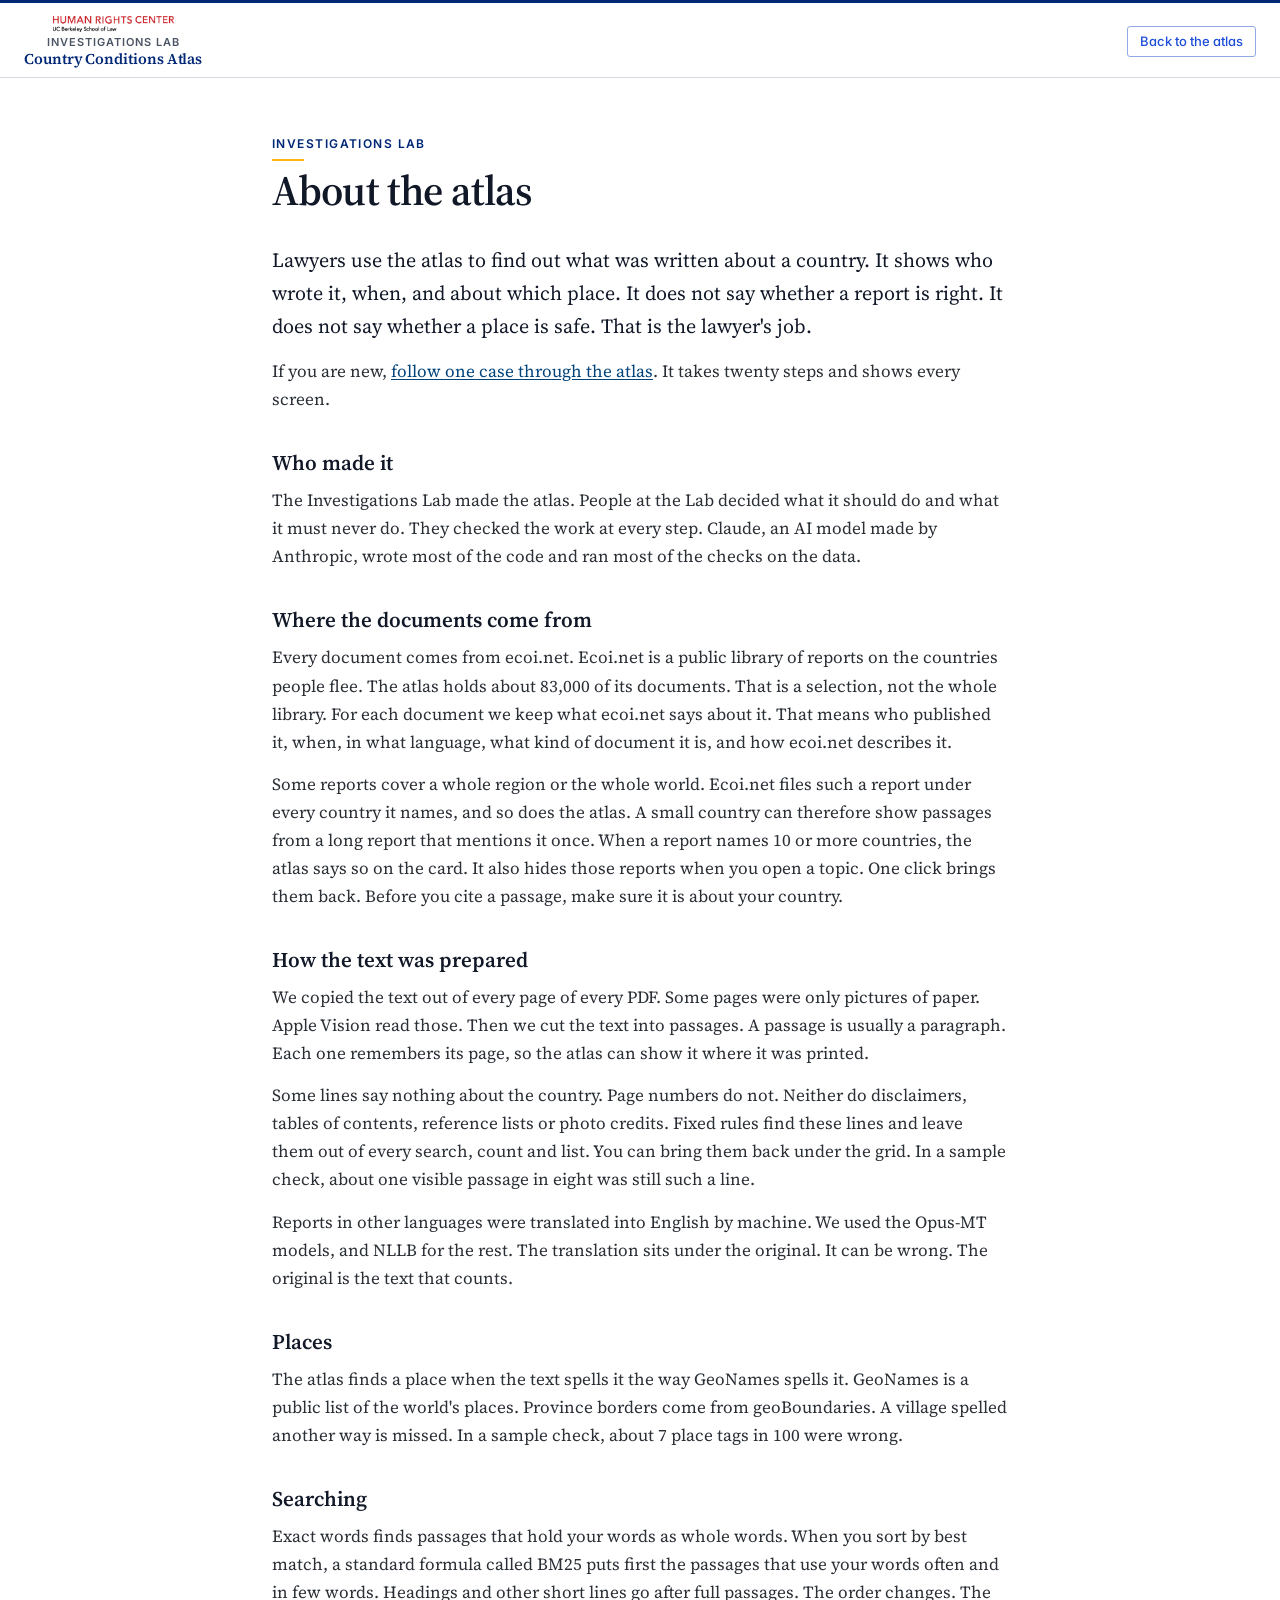
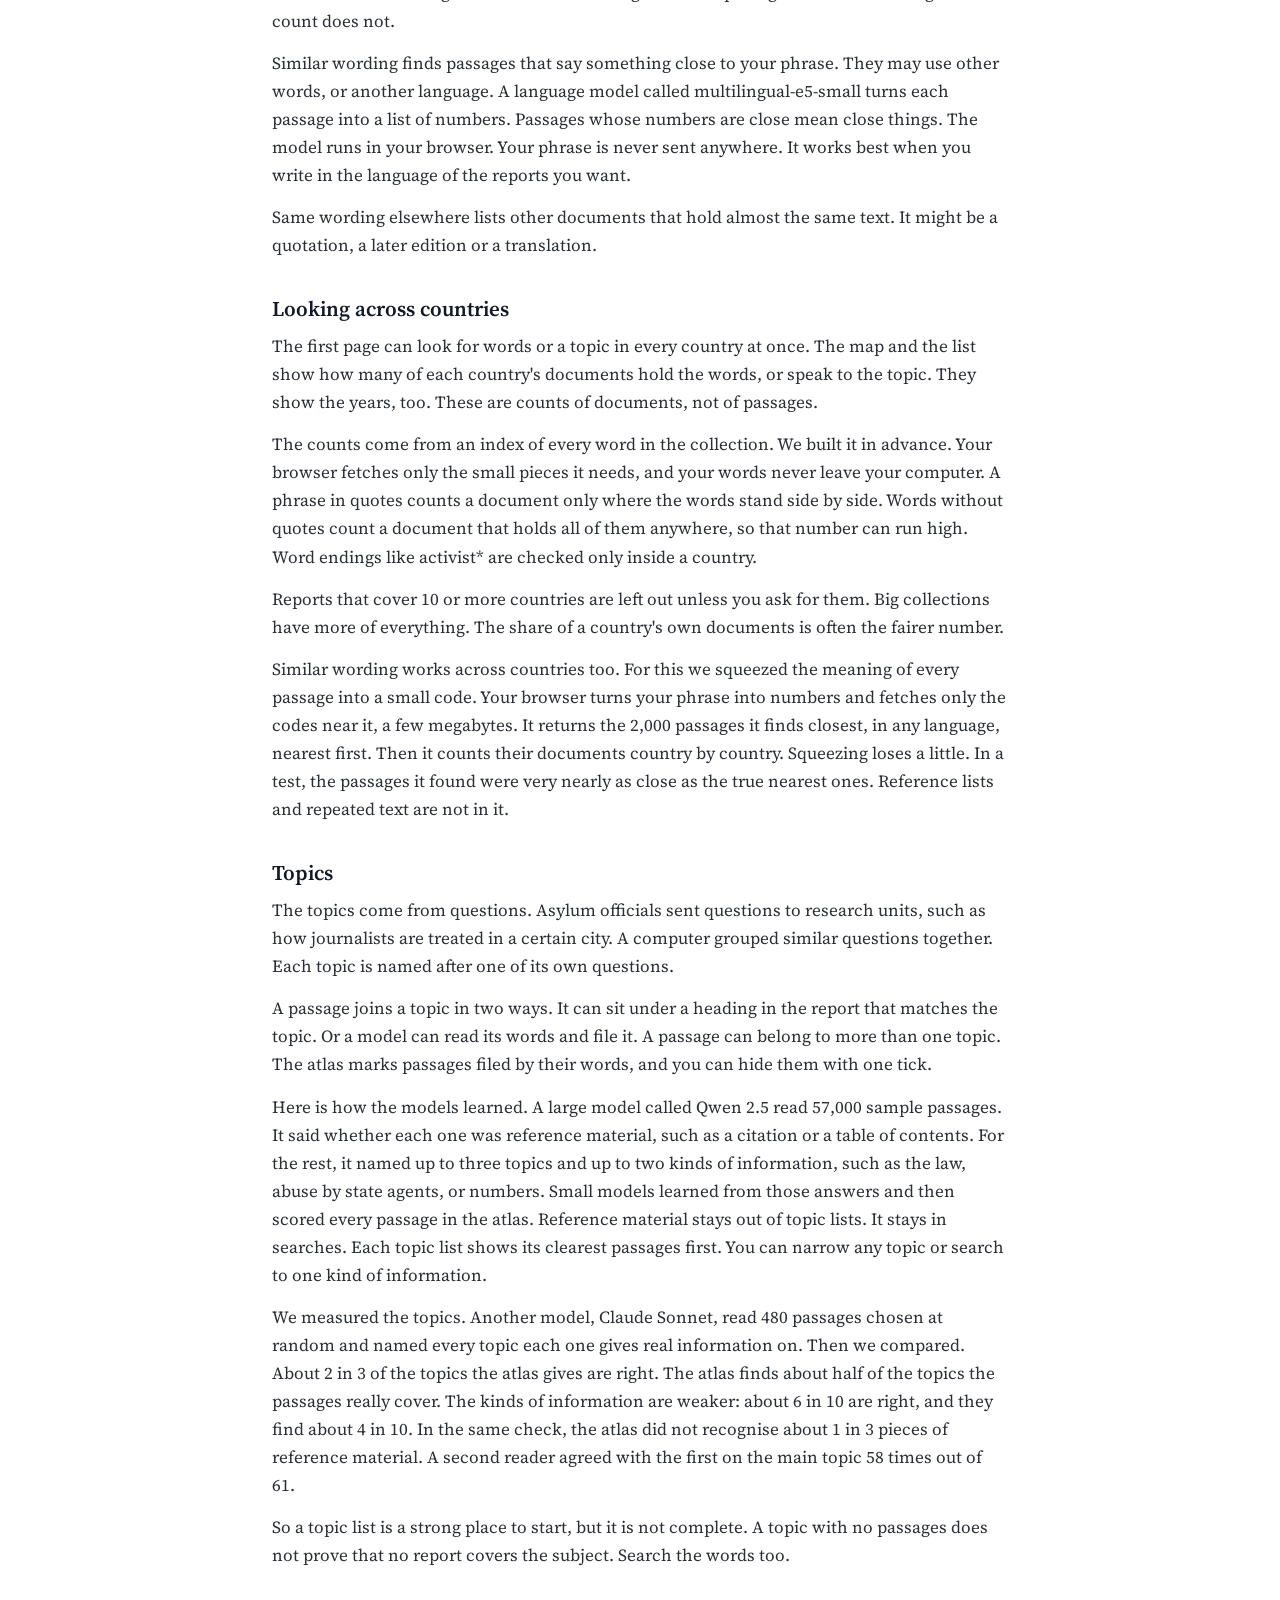
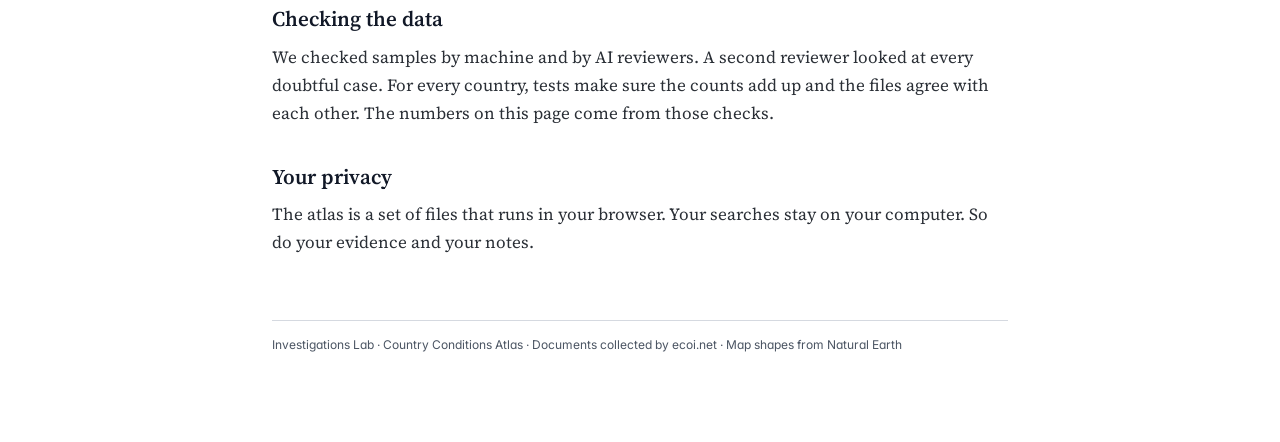
==== commit 2645a874: "Topics revision 8: several topics per passage, kinds of information, heading filings checked against" ====
--- a/about.html
+++ b/about.html
@@ -55,9 +55,10 @@
 
     <h2>Topics</h2>
     <p>The topics come from questions. Asylum officials sent questions to research units, such as how journalists are treated in a certain city. A computer grouped similar questions together. Each topic is named after one of its own questions.</p>
-    <p>A passage joins a topic in one of two ways. Most join because the report put them under a heading that matches the topic. The rest have no such heading. A model read their words and filed them. The atlas marks those passages, and you can hide them with one tick.</p>
-    <p>Here is how the models learned. A large model called Qwen 2.5 read 57,000 sample passages. For each one it named the topic. It also said whether the passage was reference material, such as a citation, a source list, a table of contents or a list of names. Small models learned from those answers and then scored every passage in the atlas. Reference material stays out of topic lists. It stays in searches. Each topic list shows its clearest passages first.</p>
-    <p>A second model checked a sample. About 9 passages in 10 that it could judge were under the right topic. Nearly every passage left out really was reference material. Still, about 3 passages in 10 with real content belong to no topic, and every list has a few mistakes. Treat a topic as a place to start.</p>
+    <p>A passage joins a topic in two ways. It can sit under a heading in the report that matches the topic. Or a model can read its words and file it. A passage can belong to more than one topic. The atlas marks passages filed by their words, and you can hide them with one tick.</p>
+    <p>Here is how the models learned. A large model called Qwen 2.5 read 57,000 sample passages. It said whether each one was reference material, such as a citation or a table of contents. For the rest, it named up to three topics and up to two kinds of information, such as the law, abuse by state agents, or numbers. Small models learned from those answers and then scored every passage in the atlas. Reference material stays out of topic lists. It stays in searches. Each topic list shows its clearest passages first. You can narrow any topic or search to one kind of information.</p>
+    <p>We measured the topics. Another model, Claude Sonnet, read 480 passages chosen at random and named every topic each one gives real information on. Then we compared. About 2 in 3 of the topics the atlas gives are right. The atlas finds about half of the topics the passages really cover. The kinds of information are weaker: about 6 in 10 are right, and they find about 4 in 10. In the same check, the atlas did not recognise about 1 in 3 pieces of reference material. A second reader agreed with the first on the main topic 58 times out of 61.</p>
+    <p>So a topic list is a strong place to start, but it is not complete. A topic with no passages does not prove that no report covers the subject. Search the words too.</p>
 
     <h2>Checking the data</h2>
     <p>We checked samples by machine and by AI reviewers. A second reviewer looked at every doubtful case. For every country, tests make sure the counts add up and the files agree with each other. The numbers on this page come from those checks.</p>
--- a/style.css
+++ b/style.css
@@ -2,13 +2,15 @@
    Voices: source (serif, ink, white cards) · atlas (small grey sans; dotted rule when machine-made) · you (the accent).
    Type colours belong only to documents. */
 :root {
-  --paper: #FAF8F4; --card: #FFFFFF; --ink: #1F2328; --grey: #6B7280; --line: #E5E1DA;
+  --paper: #FFFFFF; --card: #FFFFFF; --ink: #111827; --grey: #4B5563; --line: #D5D9E0;
+  /* Buttons: one clear blue, so every control reads as something to press. */
+  --btn: #1D4ED8; --btn-dark: #1E3A8A; --btn-line: #93A9E6; --btn-soft: #EEF2FD;
   /* Type colours, adjusted within their hue families after a colour-blindness simulation (NOTES.md). */
   --t-response: #2E8B83; --t-periodical: #2D4789; --t-special: #C08A1E; --t-position: #9C5A9D; --t-other: #B8BEC5;
   --you: #B4470F; --you-soft: #FBEADD;
   /* The frame, a nod to Berkeley (DESIGN §6): blue and gold never mark data. */
   --brand: #002676; --gold: #FDB515; --link: #00447C; --brand-soft: #E6EAF3;
-  --m1: #ECE8E1; --m2: #D3CDC3; --m3: #ACA497; --m4: #7D7669; --m5: #4E493F;   /* map shading, ink on paper */
+  --m1: #E5E7EB; --m2: #C9CED6; --m3: #9CA3AF; --m4: #6B7280; --m5: #374151;   /* map shading, ink on paper */
   --sans: Inter, ui-sans-serif, system-ui, -apple-system, "Segoe UI", Roboto, sans-serif;
   --serif: "Source Serif 4", "Source Serif Pro", Georgia, "Times New Roman", serif;
   --fade: 150ms;
@@ -102,9 +104,12 @@
 .bar { display: flex; justify-content: space-between; align-items: baseline; gap: 16px; flex-wrap: wrap; margin-bottom: 4px; }
 .counter { font-size: 14px; color: var(--ink); font-weight: 500; }
 .progress { color: var(--grey); font-size: 12px; margin-left: 8px; }
-.progress::before { content: ""; display: inline-block; width: 6px; height: 6px; border-radius: 50%; background: var(--grey); margin-right: 6px; vertical-align: 1px; animation: pulse 1.2s ease-in-out infinite; }
+.busy { color: var(--ink); font-size: 15px; padding: 24px 0; }
+.progress::before, .busy::before { content: ""; display: inline-block; width: 6px; height: 6px; border-radius: 50%; background: var(--grey); margin-right: 6px; vertical-align: 1px; animation: pulse 1.2s ease-in-out infinite; }
 @keyframes pulse { 50% { opacity: .25; } }
-@media (prefers-reduced-motion: reduce) { .progress::before { animation: none; } }
+#main > .busy, .side > .busy { text-align: center; padding: 22vh 0; font-size: 16px; }
+.busy::before { width: 8px; height: 8px; margin-right: 10px; vertical-align: 1px; background: var(--brand); }
+@media (prefers-reduced-motion: reduce) { .progress::before, .busy::before { animation: none; } }
 .controls { display: flex; flex-wrap: wrap; gap: 8px 14px; align-items: center; }
 .ranges button { color: var(--grey); padding: 3px 8px; border-radius: 3px; font-size: 12.5px; }
 .ranges button:hover:not(:disabled) { color: var(--ink); background: var(--line); }
@@ -126,7 +131,7 @@
 .grid td, .grid th { padding: 0; }
 .grid td { position: relative; }
 .grid tr.hist td { height: 26px; vertical-align: bottom; text-align: center; }
-.hbar { display: block; margin: 0 auto; width: 56%; max-width: 12px; background: #CFC9BF; }
+.hbar { display: block; margin: 0 auto; width: 56%; max-width: 12px; background: #C4C9D1; }
 .grid tr.years th { font-weight: 400; color: var(--grey); font-size: 11px; height: 22px; position: relative; text-align: center; border-bottom: 1px solid var(--line); }
 .grid tr.years th.who-h { text-align: left; font-size: 11.5px; white-space: nowrap; overflow: visible; }
 .grid tr.years th.tot-h { text-align: left; padding-left: 8px; }
@@ -144,23 +149,23 @@
 .grid th.who .src:hover { background: var(--line); }
 .grid tr.on th.who .src { background: var(--line); font-weight: 600; }
 button.cell { display: block; width: 100%; height: 26px; position: relative; border-radius: 2px; }
-button.cell:hover { background: #F0ECE5; }
-button.cell.on { background: #ECE7DE; box-shadow: inset 0 0 0 1.5px var(--ink); }
-button.cell.nil::before { content: ""; position: absolute; width: 3px; height: 3px; border-radius: 50%; left: calc(50% - 1.5px); bottom: 5px; background: #CFC9BF; }
+button.cell:hover { background: #F1F3F6; }
+button.cell.on { background: #E6E9EE; box-shadow: inset 0 0 0 1.5px var(--ink); }
+button.cell.nil::before { content: ""; position: absolute; width: 3px; height: 3px; border-radius: 50%; left: calc(50% - 1.5px); bottom: 5px; background: #C4C9D1; }
 .stack { position: absolute; left: 18%; right: 18%; bottom: 3px; max-height: calc(100% - 6px); display: flex; flex-direction: column-reverse; border-radius: 1px; overflow: hidden; }
 .stack i { display: block; min-height: 1px; }
 button.cell:focus-visible { outline: 2px solid var(--ink); outline-offset: -1px; }
 .grid td[data-dep]::after { content: ""; position: absolute; top: 0; bottom: 0; left: calc(var(--dep) * 100%); width: 2px; margin-left: -1px; background: var(--you); pointer-events: none; opacity: .8; }
 .grid tr.years th[data-dep]::after { content: ""; position: absolute; bottom: 0; left: calc(var(--dep) * 100%); width: 2px; height: 6px; background: var(--you); }
 td.tot { padding-left: 8px !important; white-space: nowrap; color: var(--ink); font-size: 12px; }
-.rbar { display: inline-block; height: 6px; background: #CFC9BF; margin-right: 6px; vertical-align: 0; }
+.rbar { display: inline-block; height: 6px; background: #C4C9D1; margin-right: 6px; vertical-align: 0; }
 tr.doclist td { padding: 2px 0 10px 18px !important; }
 .dl { border-left: 2px solid var(--line); padding-left: 12px; }
 .dl p { margin: 4px 0 6px; }
 .dl ul { list-style: none; margin: 0; padding: 0; max-width: 1180px; }
 .dl li { display: flex; align-items: baseline; gap: 10px; border-bottom: 1px solid var(--line); }
 .docline { display: grid; grid-template-columns: 92px 150px minmax(0, 1fr) 84px minmax(0, 240px); gap: 10px; align-items: baseline; text-align: left; padding: 4px 4px; flex: 1; min-width: 0; }
-.docline:hover { background: #F0ECE5; }
+.docline:hover { background: #F1F3F6; }
 .docline .t { overflow: hidden; text-overflow: ellipsis; white-space: nowrap; }
 .docline:hover .t { text-decoration: underline; }
 .docline .n, .docline .date { color: var(--grey); font-size: 12px; }
@@ -194,7 +199,7 @@
 .where { position: sticky; top: calc(var(--top, 90px) + 12px); max-height: calc(100vh - var(--top, 90px) - 24px); overflow-y: auto; padding-right: 4px; }
 .findplace input { width: 100%; border: 1px solid var(--line); background: var(--card); border-radius: 3px; padding: 4px 8px; margin-bottom: 10px; }
 .where .map { width: 100%; height: auto; display: block; margin: 0 0 4px; }
-.where .map path { stroke: var(--paper); stroke-width: .8; cursor: pointer; fill: #F1EEE8; }
+.where .map path { stroke: var(--paper); stroke-width: .8; cursor: pointer; fill: #F3F4F6; }
 .where .map path.m1 { fill: var(--m1); } .where .map path.m2 { fill: var(--m2); } .where .map path.m3 { fill: var(--m3); }
 .where .map path.m4 { fill: var(--m4); } .where .map path.m5 { fill: var(--m5); }
 .where .map path:hover { stroke: var(--ink); }
@@ -207,7 +212,7 @@
 .shades i { display: inline-block; width: 16px; height: 10px; }
 .shades span { margin: 0 4px; }
 .shades i.m1 { background: var(--m1); } .shades i.m2 { background: var(--m2); } .shades i.m3 { background: var(--m3); }
-.shades i.m4 { background: var(--m4); } .shades i.m5 { background: var(--m5); } .shades i.m0 { background: #F1EEE8; box-shadow: inset 0 0 0 1px var(--line); margin-right: 4px; }
+.shades i.m4 { background: var(--m4); } .shades i.m5 { background: var(--m5); } .shades i.m0 { background: #F3F4F6; box-shadow: inset 0 0 0 1px var(--line); margin-right: 4px; }
 .shades .none-key { margin-left: 10px; display: inline-flex; align-items: center; }
 ul.places, ul.places ul { list-style: none; margin: 0; padding: 0; }
 ul.places li { display: grid; grid-template-columns: 16px 1fr; align-items: start; }
@@ -285,8 +290,8 @@
 .doccard .desc { color: #3D434B; }
 .doccard .h { margin-top: 14px; }
 .doccard .eds li { display: flex; flex-direction: column; }
-.stage { overflow-y: auto; padding: 0 24px 40px; background: #F1EEE8; position: relative; outline: none; }
-.pnav { position: sticky; top: 0; z-index: 3; display: flex; flex-wrap: wrap; justify-content: center; align-items: center; gap: 18px; padding: 8px 0; background: #F1EEE8; border-bottom: 1px solid var(--line); margin: 0 -24px 12px; }
+.stage { overflow-y: auto; padding: 0 24px 40px; background: #F3F4F6; position: relative; outline: none; }
+.pnav { position: sticky; top: 0; z-index: 3; display: flex; flex-wrap: wrap; justify-content: center; align-items: center; gap: 18px; padding: 8px 0; background: #F3F4F6; border-bottom: 1px solid var(--line); margin: 0 -24px 12px; }
 .pbtn { min-height: 34px; min-width: 112px; padding: 4px 14px; border: 1px solid var(--line); background: var(--card); border-radius: 4px; color: var(--ink); font-size: 13.5px; }
 .pbtn:hover { border-color: var(--grey); }
 .pjump { color: var(--grey); font-size: 13.5px; }
@@ -413,11 +418,11 @@
 .welcome h2 { font: 600 24px/1.2 var(--serif); color: var(--ink); margin: 0; }
 .welcome .h { font: 600 12px/1.2 var(--sans); letter-spacing: .1em; text-transform: uppercase; font-variant-caps: normal; color: var(--brand); margin-bottom: 12px; }
 .pick-head { display: flex; justify-content: space-between; align-items: center; gap: 16px; flex-wrap: wrap; padding-bottom: 12px; border-bottom: 1px solid var(--line); }
-.findcountry { width: min(22rem, 100%); border: 1px solid #CFCAC0; background: var(--card); border-radius: 4px; padding: 8px 12px; font-size: 15px; }
+.findcountry { width: min(22rem, 100%); border: 1px solid #B8BEC7; background: var(--card); border-radius: 4px; padding: 8px 12px; font-size: 15px; }
 .findcountry:focus { border-color: var(--brand); outline: 2px solid var(--brand-soft); }
 .worldmap { margin: 16px 0 0; background: var(--card); border: 1px solid var(--line); border-radius: 6px; padding: 18px 18px 10px; }
 .worldmap svg { display: block; width: 100%; height: auto; }
-.worldmap path { fill: #ECE9E3; stroke: #fff; stroke-width: .5; }
+.worldmap path { fill: #E9EBEF; stroke: #fff; stroke-width: .5; }
 .worldmap .on { fill: #C9CFDB; cursor: pointer; transition: fill var(--fade); }
 .worldmap circle.on { fill: #98A2B8; stroke: #fff; stroke-width: .8; }
 .worldmap .on.match { fill: var(--link); }
@@ -492,7 +497,7 @@
 .wname .grey { font-size: 12px; }
 .wstrip { display: flex; height: 18px; max-width: 520px; }
 .wc { flex: 1; position: relative; min-width: 3px; }
-.wc.lit { background: #ECE7DE; }
+.wc.lit { background: #E6E9EE; }
 .wc.dep::after { content: ""; position: absolute; top: 0; bottom: 0; left: 50%; width: 2px; margin-left: -1px; background: var(--you); }
 .wc .stack { left: 12%; right: 12%; bottom: 0; max-height: 100%; }
 .wcount { color: var(--grey); font-size: 12.5px; white-space: nowrap; }
@@ -527,10 +532,10 @@
 .across-lead b { color: var(--ink); }
 .across-row { display: flex; flex-wrap: wrap; align-items: center; gap: 8px 10px; }
 .across .af { border: 1px solid var(--line); background: var(--card); border-radius: 3px; padding: 4px 7px; font-size: 14px; color: var(--ink); max-width: 100%; }
-.across .look { background: var(--brand); color: #fff; border-radius: 3px; padding: 5px 16px; font-size: 14px; font-weight: 500; }
-.across .look:hover { background: var(--link); }
-.worldmap.across-on .on { fill: #F1EEE8; }
-.worldmap.across-on circle.on { fill: #E2DDD4; }
+.across .look { background: var(--btn); color: #fff; border-radius: 3px; padding: 5px 16px; font-size: 14px; font-weight: 500; }
+.across .look:hover { background: var(--btn-dark); }
+.worldmap.across-on .on { fill: #F3F4F6; }
+.worldmap.across-on circle.on { fill: #E3E6EA; }
 .worldmap.across-on .q1 { fill: var(--m1); } .worldmap.across-on .q2 { fill: var(--m2); } .worldmap.across-on .q3 { fill: var(--m3); }
 .worldmap.across-on .q4 { fill: var(--m4); } .worldmap.across-on .q5 { fill: var(--m5); }
 .worldmap.across-on .on.hov { fill: var(--brand); }
@@ -654,3 +659,46 @@
 .gtable th { font-size: 12px; letter-spacing: .06em; text-transform: uppercase; color: var(--grey); font-weight: 600; }
 .gtable tr:last-child td { border-bottom: 0; }
 .gtable td:last-child { color: var(--grey); font-size: 13px; }
+
+/* ---------- Buttons: blue on white, filled when chosen (18 Nov) ---------- */
+.quiet-btn, .casefile-btn, .filters-btn, .pin, .copyq, .pbtn, .case-btn, .mt-toggle, .help-q, .ranges button, .modes button,
+.exports button, .dfoot button, .newcase + .dfoot button, .dfoot [data-import] { color: var(--btn); border: 1px solid var(--btn-line); background: var(--card); font-weight: 500; }
+.ranges button { padding: 3px 10px; }
+.modes { border: 0; padding: 0; gap: 0; background: none; }
+.modes button { border-radius: 0; margin-left: -1px; }
+.modes button:first-of-type { border-radius: 4px 0 0 4px; margin-left: 0; }
+.modes button:last-of-type { border-radius: 0 4px 4px 0; }
+.quiet-btn:hover, .casefile-btn:hover, .filters-btn:hover, .pin:hover, .copyq:hover, .pbtn:hover, .case-btn:hover, .mt-toggle:hover, .help-q:hover,
+.ranges button:hover:not(:disabled), .modes button:hover, .exports button:hover, .dfoot button:hover, .filters-btn[aria-expanded="true"] { color: var(--btn-dark); border-color: var(--btn); background: var(--btn-soft); }
+.modes button[aria-checked="true"], .mt-toggle[aria-pressed="true"] { background: var(--btn); border-color: var(--btn); color: #fff; }
+.compare, .look { background: var(--btn); border: 1px solid var(--btn); color: #fff; font-weight: 600; }
+.compare:hover, .look:hover { background: var(--btn-dark); border-color: var(--btn-dark); color: #fff; }
+.dfoot.danger button { color: var(--grey); border: 1px dashed var(--grey); }
+/* The rows switch sits in the table's own corner, over the row names. */
+.grid tr.hist td.rows-cell { vertical-align: bottom; text-align: left; padding: 0 0 2px; }
+.rowtabs { display: inline-flex; gap: 2px; }
+.rowtabs button { padding: 3px 8px; border: 1px solid var(--btn-line); border-radius: 4px; color: var(--btn); font-size: 12px; font-weight: 600; background: var(--card); }
+.rowtabs button:hover { background: var(--btn-soft); border-color: var(--btn); }
+.rowtabs button[aria-checked="true"] { background: var(--btn); border-color: var(--btn); color: #fff; }
+blockquote.src.follow { font-size: 15px; margin-top: 2px; }
+.kindsel { display: inline-flex; align-items: center; gap: 6px; color: var(--grey); }
+.kindsel select { border: 1px solid var(--btn-line); border-radius: 4px; background: var(--card); color: var(--btn); padding: 2px 6px; font-size: 12.5px; }
+/* ---------- Compare two (18 Nov) ---------- */
+.cbar { display: flex; flex-wrap: wrap; align-items: center; gap: 8px 12px; margin: 14px 0 4px; padding: 10px 12px; border: 1px solid var(--line); border-radius: 6px; background: var(--btn-soft); }
+.cbar .clab { font-weight: 600; font-size: 13px; }
+.cbar .cpick { display: inline-flex; flex-wrap: wrap; align-items: center; gap: 6px; }
+.cbar select { border: 1px solid var(--btn-line); border-radius: 4px; background: var(--card); color: var(--ink); padding: 3px 6px; font-size: 13px; max-width: 18rem; }
+.cbar .compare { padding: 3px 12px; border-radius: 4px; }
+.chint { margin: 4px 0 0; }
+.wstripw { display: inline-flex; align-items: flex-end; gap: 4px; }
+.wy { font-size: 10.5px; color: var(--grey); line-height: 1; }
+.wsum { margin: 0 0 6px; color: var(--grey); }
+.newtag { display: inline-block; font-size: 11px; font-weight: 600; color: var(--btn-dark); background: var(--btn-soft); border-radius: 3px; padding: 0 5px; margin-right: 6px; }
+details.repfold { border: 1px dashed var(--line); border-radius: 4px; padding: 6px 10px; margin: 0 0 8px; background: var(--card); }
+details.repfold summary { cursor: pointer; font-size: 13px; color: var(--grey); }
+details.repfold[open] summary { margin-bottom: 8px; }
+.wcmp { display: grid; grid-template-columns: 1fr 1fr; gap: 20px; position: sticky; top: var(--top, 90px); background: var(--paper); z-index: 2; }
+@media (max-width: 900px) { .wcmp { display: none; } }
+.wpair > * { min-width: 0; }
+@media (max-width: 600px) { .cardfoot { flex-wrap: wrap; row-gap: 6px; } .cardfoot .otitle { flex-basis: 100%; } }
+@media (max-width: 600px) { .who { overflow-x: clip; } }
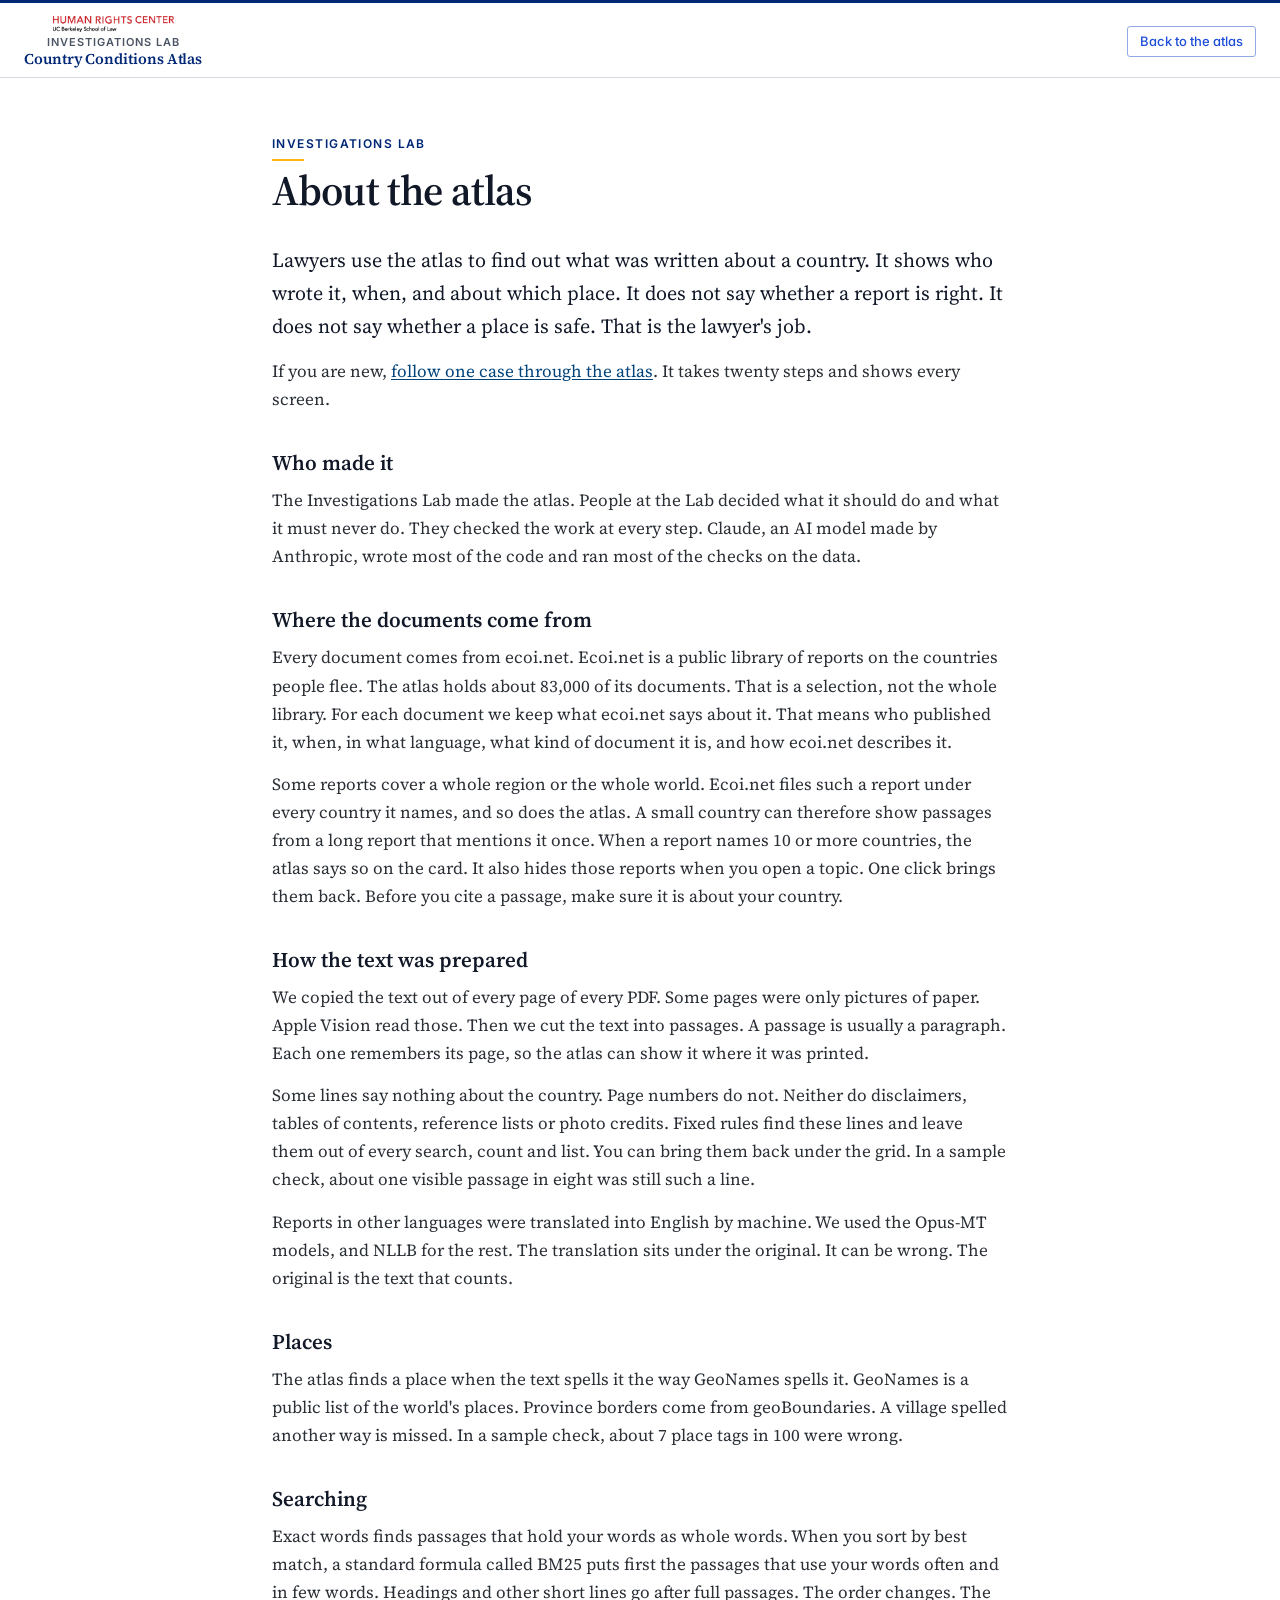
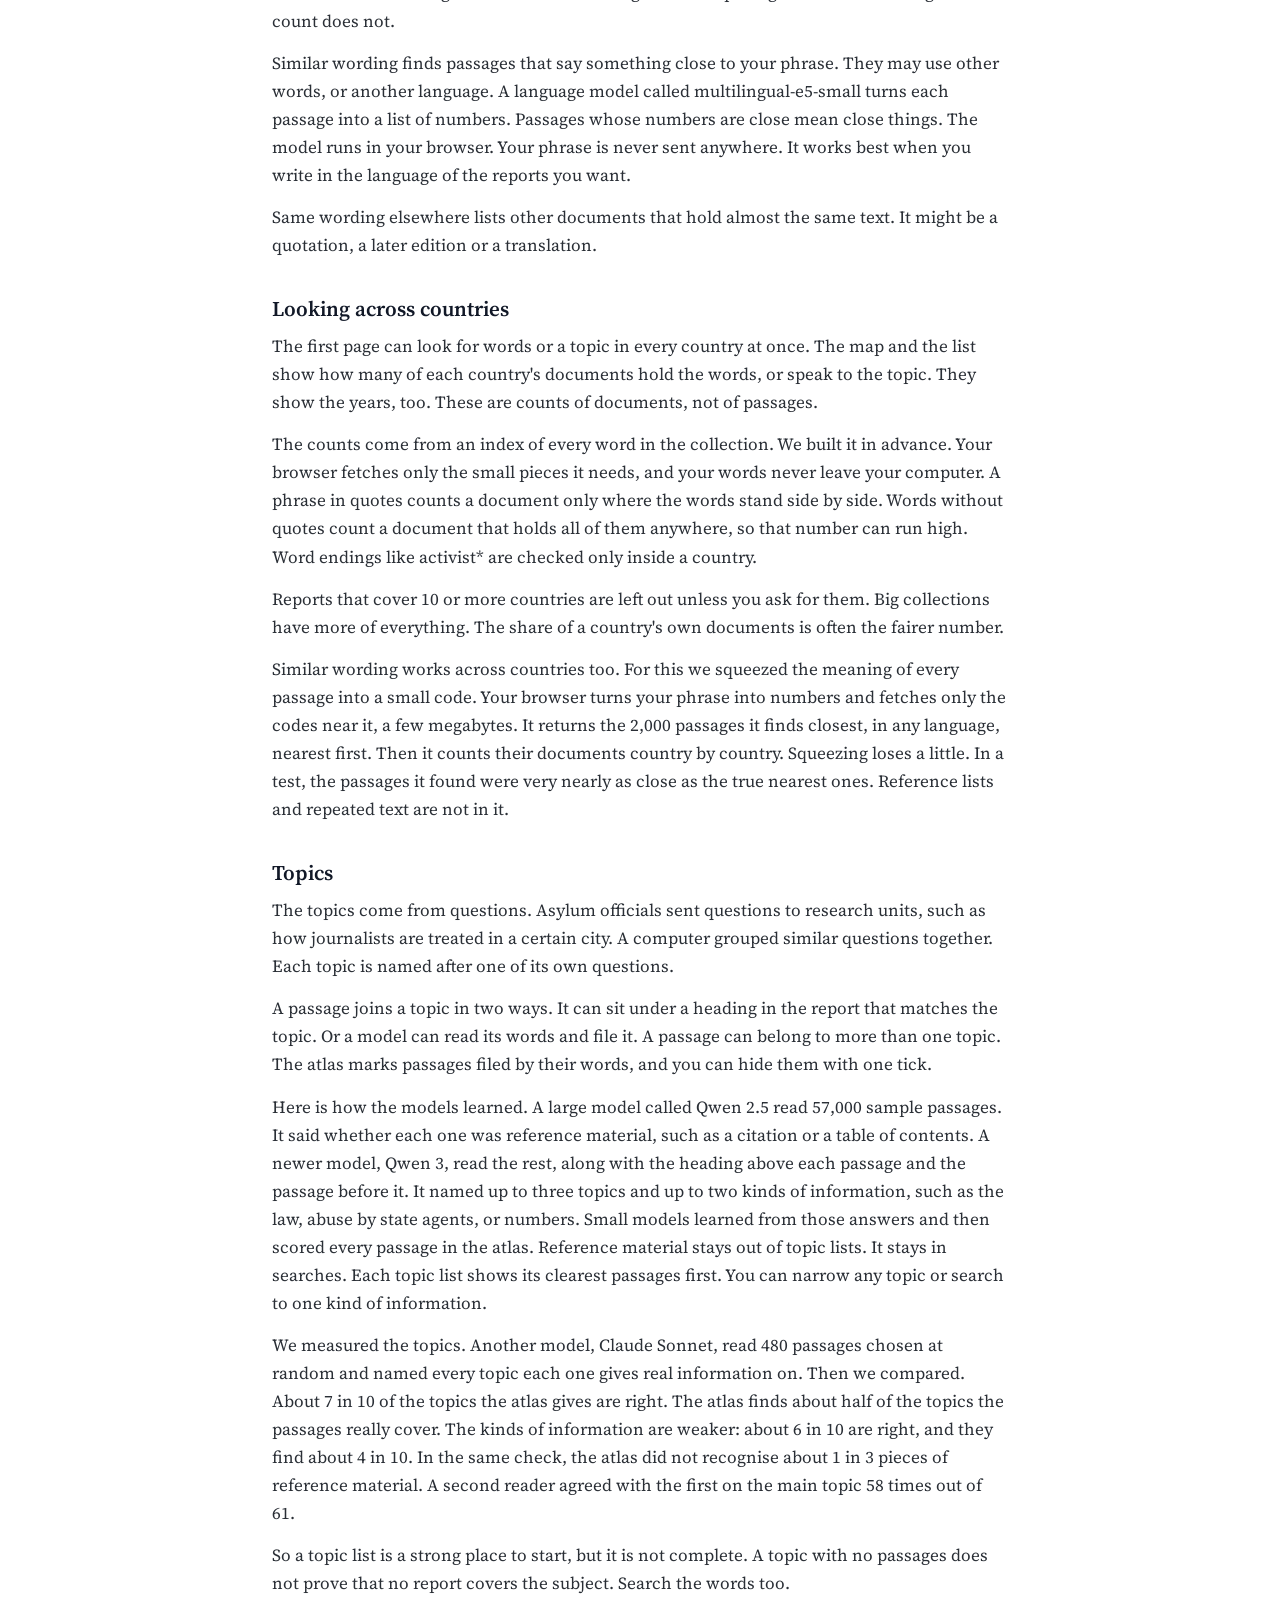
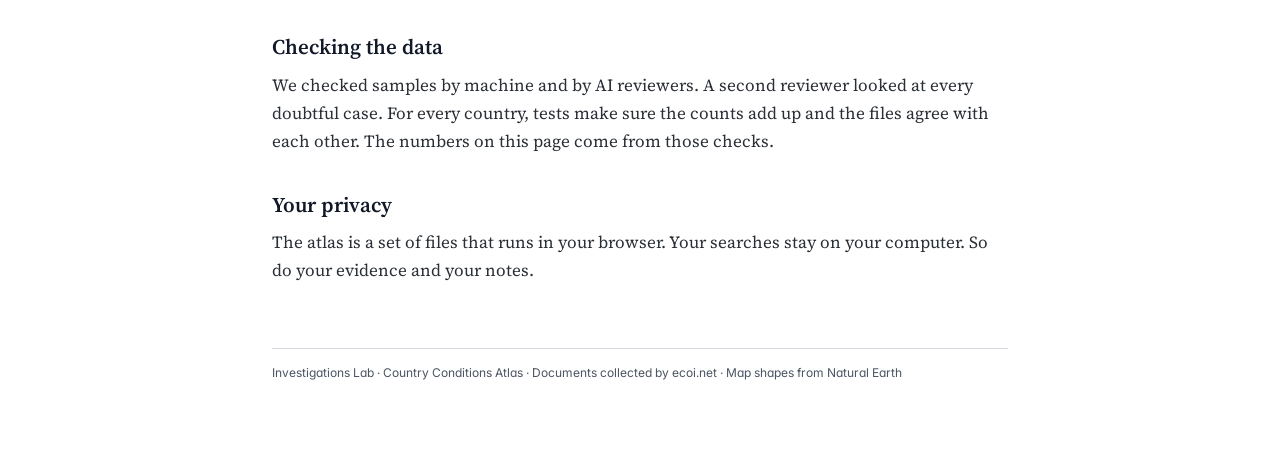
==== commit 0520967e: "Topics revision 9: Qwen3 teacher with section context; About numbers Topics 69% precision / 49% reca" ====
--- a/about.html
+++ b/about.html
@@ -56,8 +56,8 @@
     <h2>Topics</h2>
     <p>The topics come from questions. Asylum officials sent questions to research units, such as how journalists are treated in a certain city. A computer grouped similar questions together. Each topic is named after one of its own questions.</p>
     <p>A passage joins a topic in two ways. It can sit under a heading in the report that matches the topic. Or a model can read its words and file it. A passage can belong to more than one topic. The atlas marks passages filed by their words, and you can hide them with one tick.</p>
-    <p>Here is how the models learned. A large model called Qwen 2.5 read 57,000 sample passages. It said whether each one was reference material, such as a citation or a table of contents. For the rest, it named up to three topics and up to two kinds of information, such as the law, abuse by state agents, or numbers. Small models learned from those answers and then scored every passage in the atlas. Reference material stays out of topic lists. It stays in searches. Each topic list shows its clearest passages first. You can narrow any topic or search to one kind of information.</p>
-    <p>We measured the topics. Another model, Claude Sonnet, read 480 passages chosen at random and named every topic each one gives real information on. Then we compared. About 2 in 3 of the topics the atlas gives are right. The atlas finds about half of the topics the passages really cover. The kinds of information are weaker: about 6 in 10 are right, and they find about 4 in 10. In the same check, the atlas did not recognise about 1 in 3 pieces of reference material. A second reader agreed with the first on the main topic 58 times out of 61.</p>
+    <p>Here is how the models learned. A large model called Qwen 2.5 read 57,000 sample passages. It said whether each one was reference material, such as a citation or a table of contents. A newer model, Qwen 3, read the rest, along with the heading above each passage and the passage before it. It named up to three topics and up to two kinds of information, such as the law, abuse by state agents, or numbers. Small models learned from those answers and then scored every passage in the atlas. Reference material stays out of topic lists. It stays in searches. Each topic list shows its clearest passages first. You can narrow any topic or search to one kind of information.</p>
+    <p>We measured the topics. Another model, Claude Sonnet, read 480 passages chosen at random and named every topic each one gives real information on. Then we compared. About 7 in 10 of the topics the atlas gives are right. The atlas finds about half of the topics the passages really cover. The kinds of information are weaker: about 6 in 10 are right, and they find about 4 in 10. In the same check, the atlas did not recognise about 1 in 3 pieces of reference material. A second reader agreed with the first on the main topic 58 times out of 61.</p>
     <p>So a topic list is a strong place to start, but it is not complete. A topic with no passages does not prove that no report covers the subject. Search the words too.</p>
 
     <h2>Checking the data</h2>
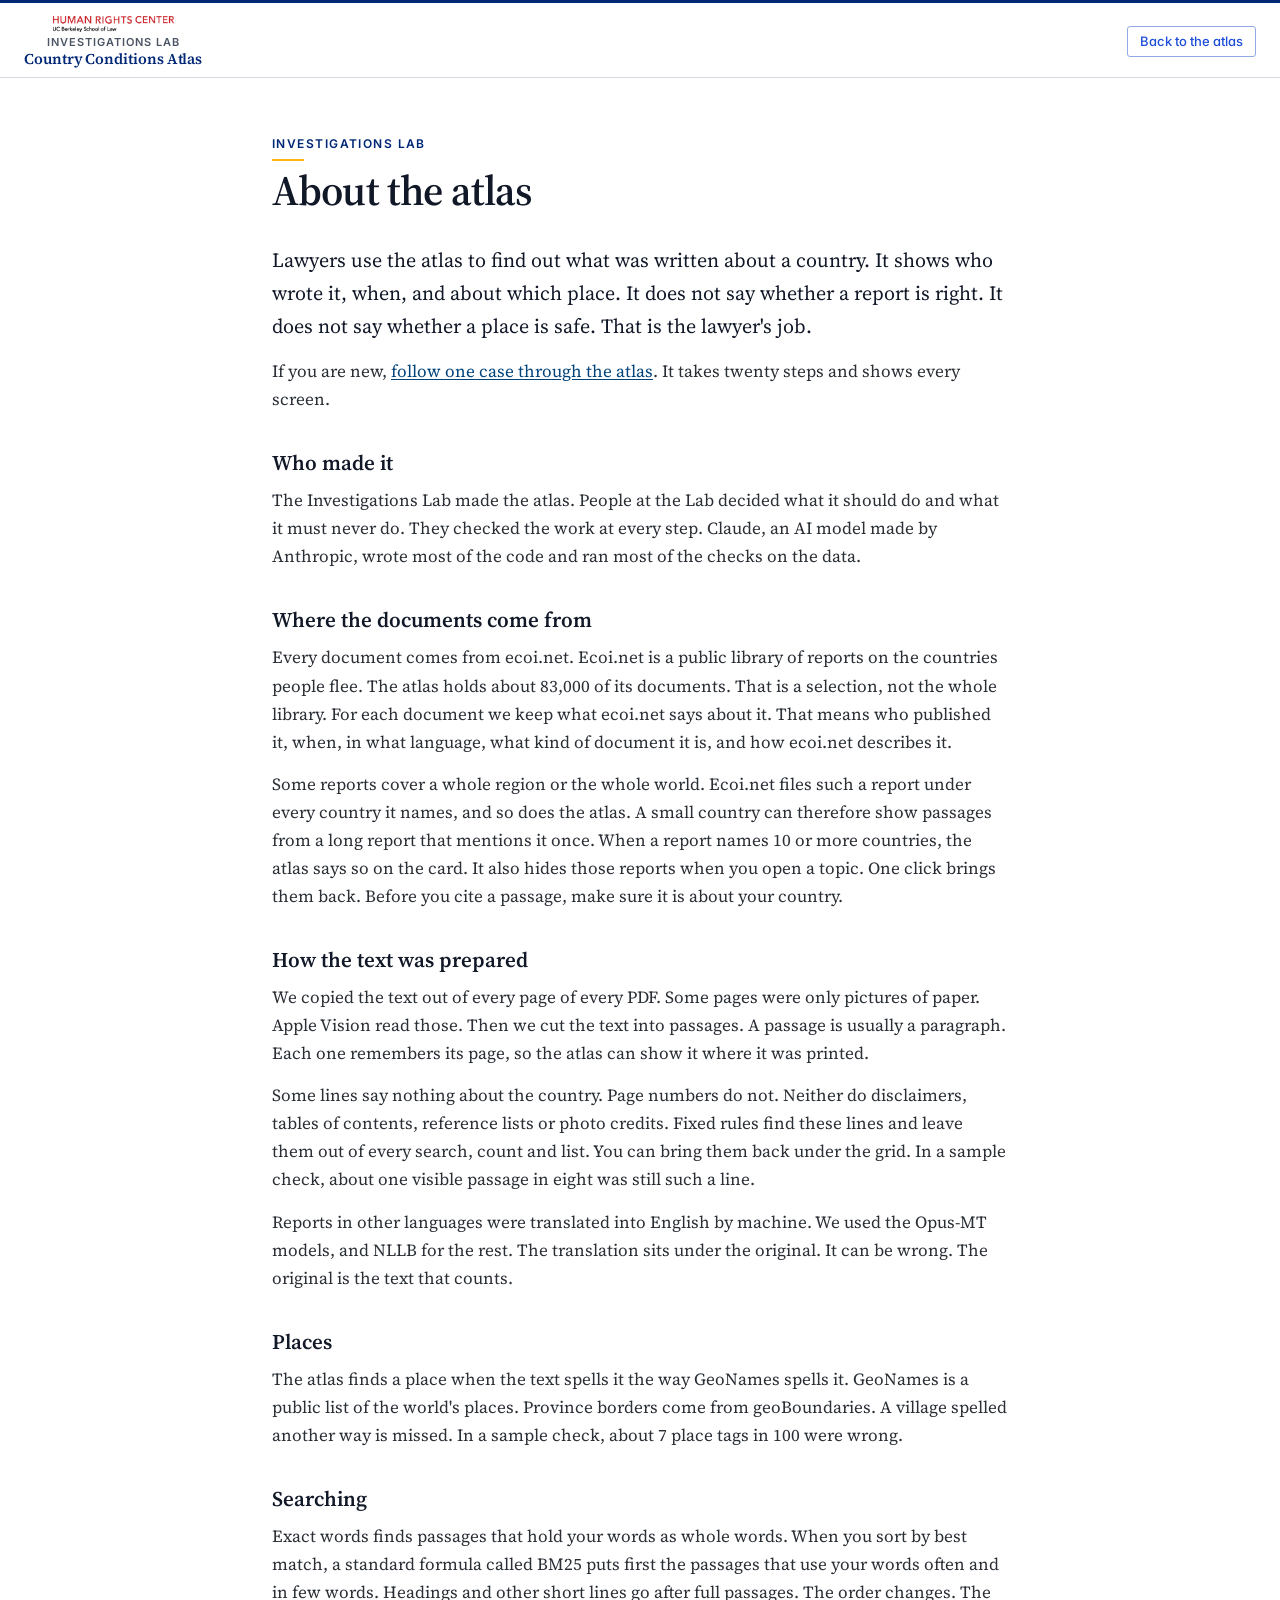
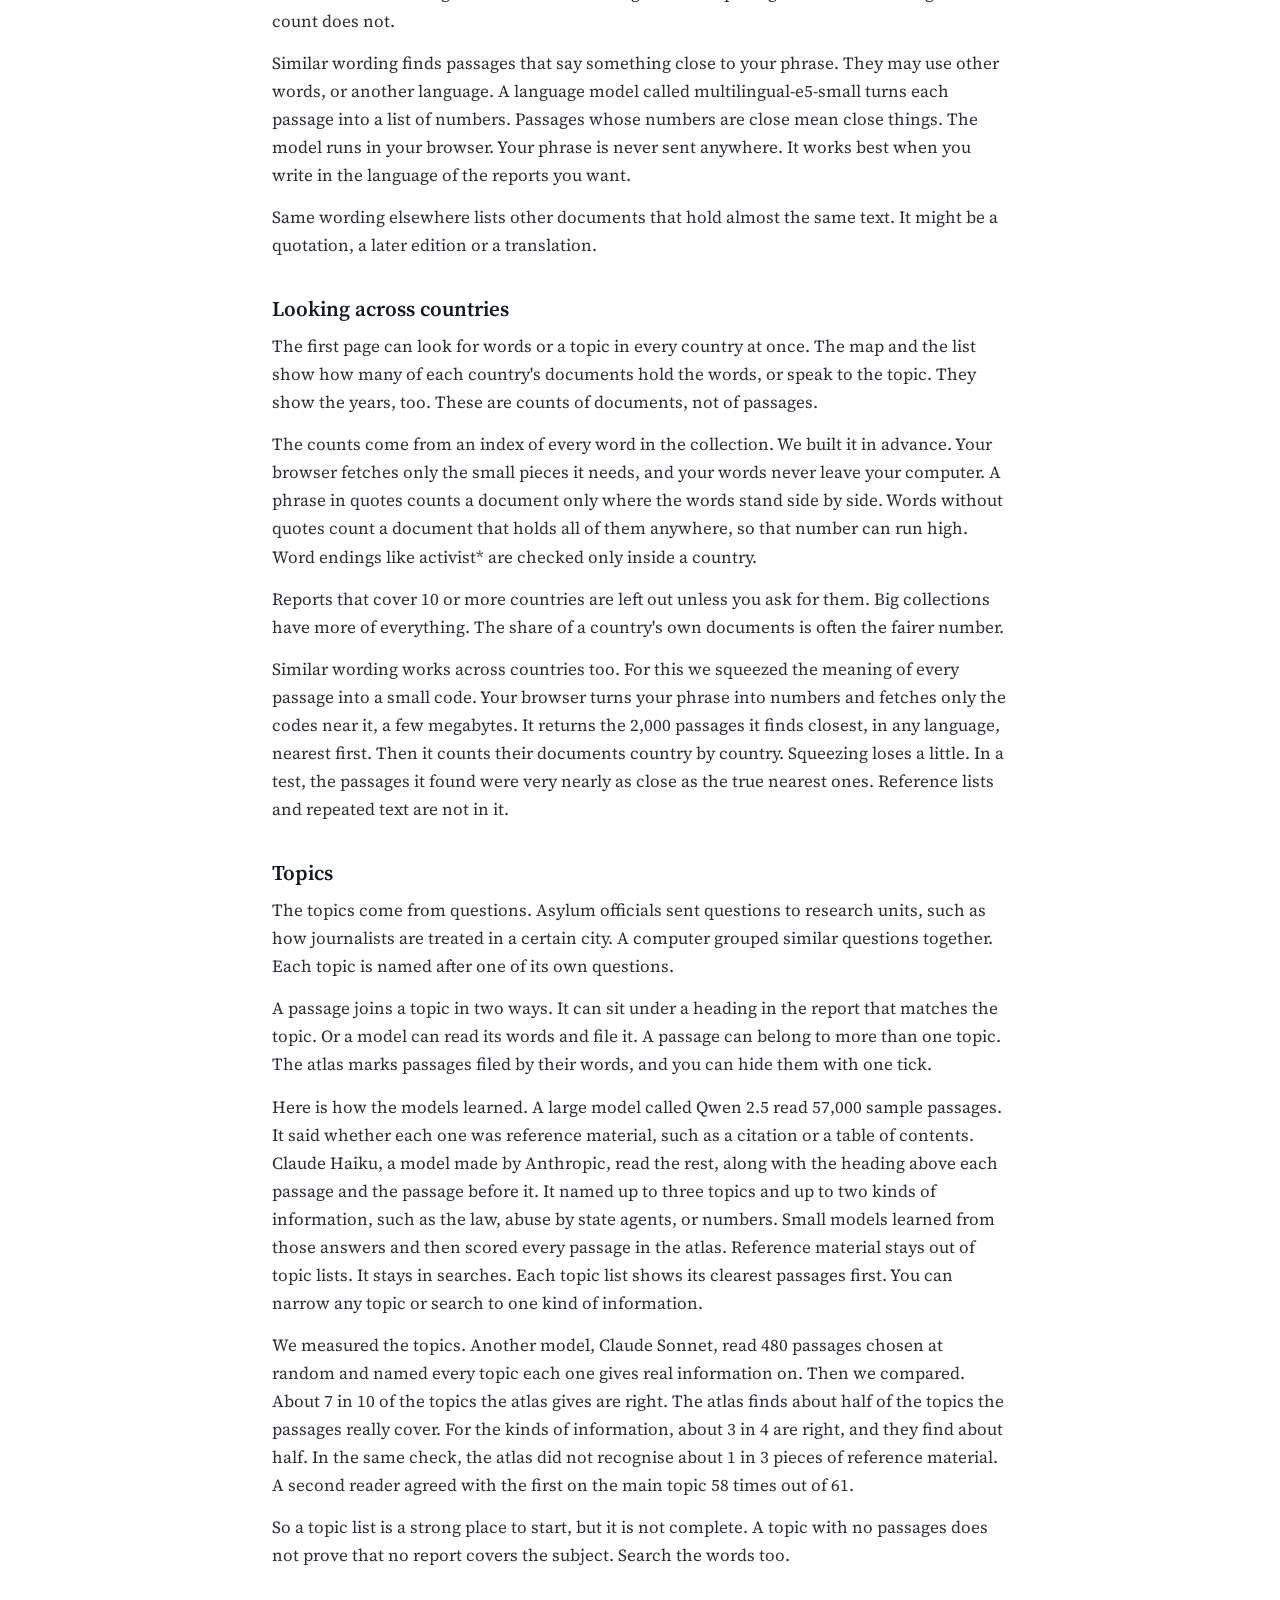
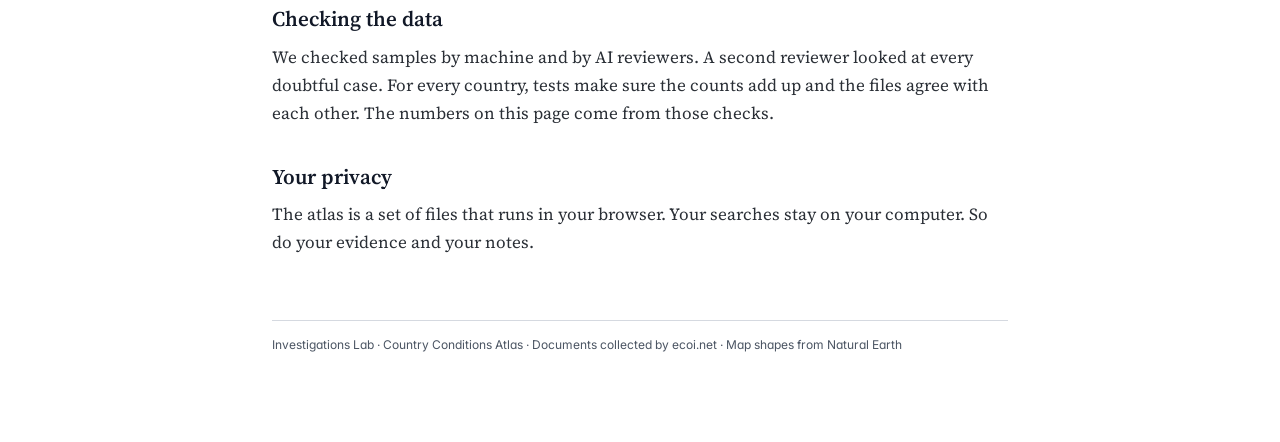
==== commit ca24d448: "Topics revision 10: Claude Haiku as teacher Topics 73% / 53% on the 480 judged passages (rev 9: 69 /" ====
--- a/about.html
+++ b/about.html
@@ -56,8 +56,8 @@
     <h2>Topics</h2>
     <p>The topics come from questions. Asylum officials sent questions to research units, such as how journalists are treated in a certain city. A computer grouped similar questions together. Each topic is named after one of its own questions.</p>
     <p>A passage joins a topic in two ways. It can sit under a heading in the report that matches the topic. Or a model can read its words and file it. A passage can belong to more than one topic. The atlas marks passages filed by their words, and you can hide them with one tick.</p>
-    <p>Here is how the models learned. A large model called Qwen 2.5 read 57,000 sample passages. It said whether each one was reference material, such as a citation or a table of contents. A newer model, Qwen 3, read the rest, along with the heading above each passage and the passage before it. It named up to three topics and up to two kinds of information, such as the law, abuse by state agents, or numbers. Small models learned from those answers and then scored every passage in the atlas. Reference material stays out of topic lists. It stays in searches. Each topic list shows its clearest passages first. You can narrow any topic or search to one kind of information.</p>
-    <p>We measured the topics. Another model, Claude Sonnet, read 480 passages chosen at random and named every topic each one gives real information on. Then we compared. About 7 in 10 of the topics the atlas gives are right. The atlas finds about half of the topics the passages really cover. The kinds of information are weaker: about 6 in 10 are right, and they find about 4 in 10. In the same check, the atlas did not recognise about 1 in 3 pieces of reference material. A second reader agreed with the first on the main topic 58 times out of 61.</p>
+    <p>Here is how the models learned. A large model called Qwen 2.5 read 57,000 sample passages. It said whether each one was reference material, such as a citation or a table of contents. Claude Haiku, a model made by Anthropic, read the rest, along with the heading above each passage and the passage before it. It named up to three topics and up to two kinds of information, such as the law, abuse by state agents, or numbers. Small models learned from those answers and then scored every passage in the atlas. Reference material stays out of topic lists. It stays in searches. Each topic list shows its clearest passages first. You can narrow any topic or search to one kind of information.</p>
+    <p>We measured the topics. Another model, Claude Sonnet, read 480 passages chosen at random and named every topic each one gives real information on. Then we compared. About 7 in 10 of the topics the atlas gives are right. The atlas finds about half of the topics the passages really cover. For the kinds of information, about 3 in 4 are right, and they find about half. In the same check, the atlas did not recognise about 1 in 3 pieces of reference material. A second reader agreed with the first on the main topic 58 times out of 61.</p>
     <p>So a topic list is a strong place to start, but it is not complete. A topic with no passages does not prove that no report covers the subject. Search the words too.</p>
 
     <h2>Checking the data</h2>
